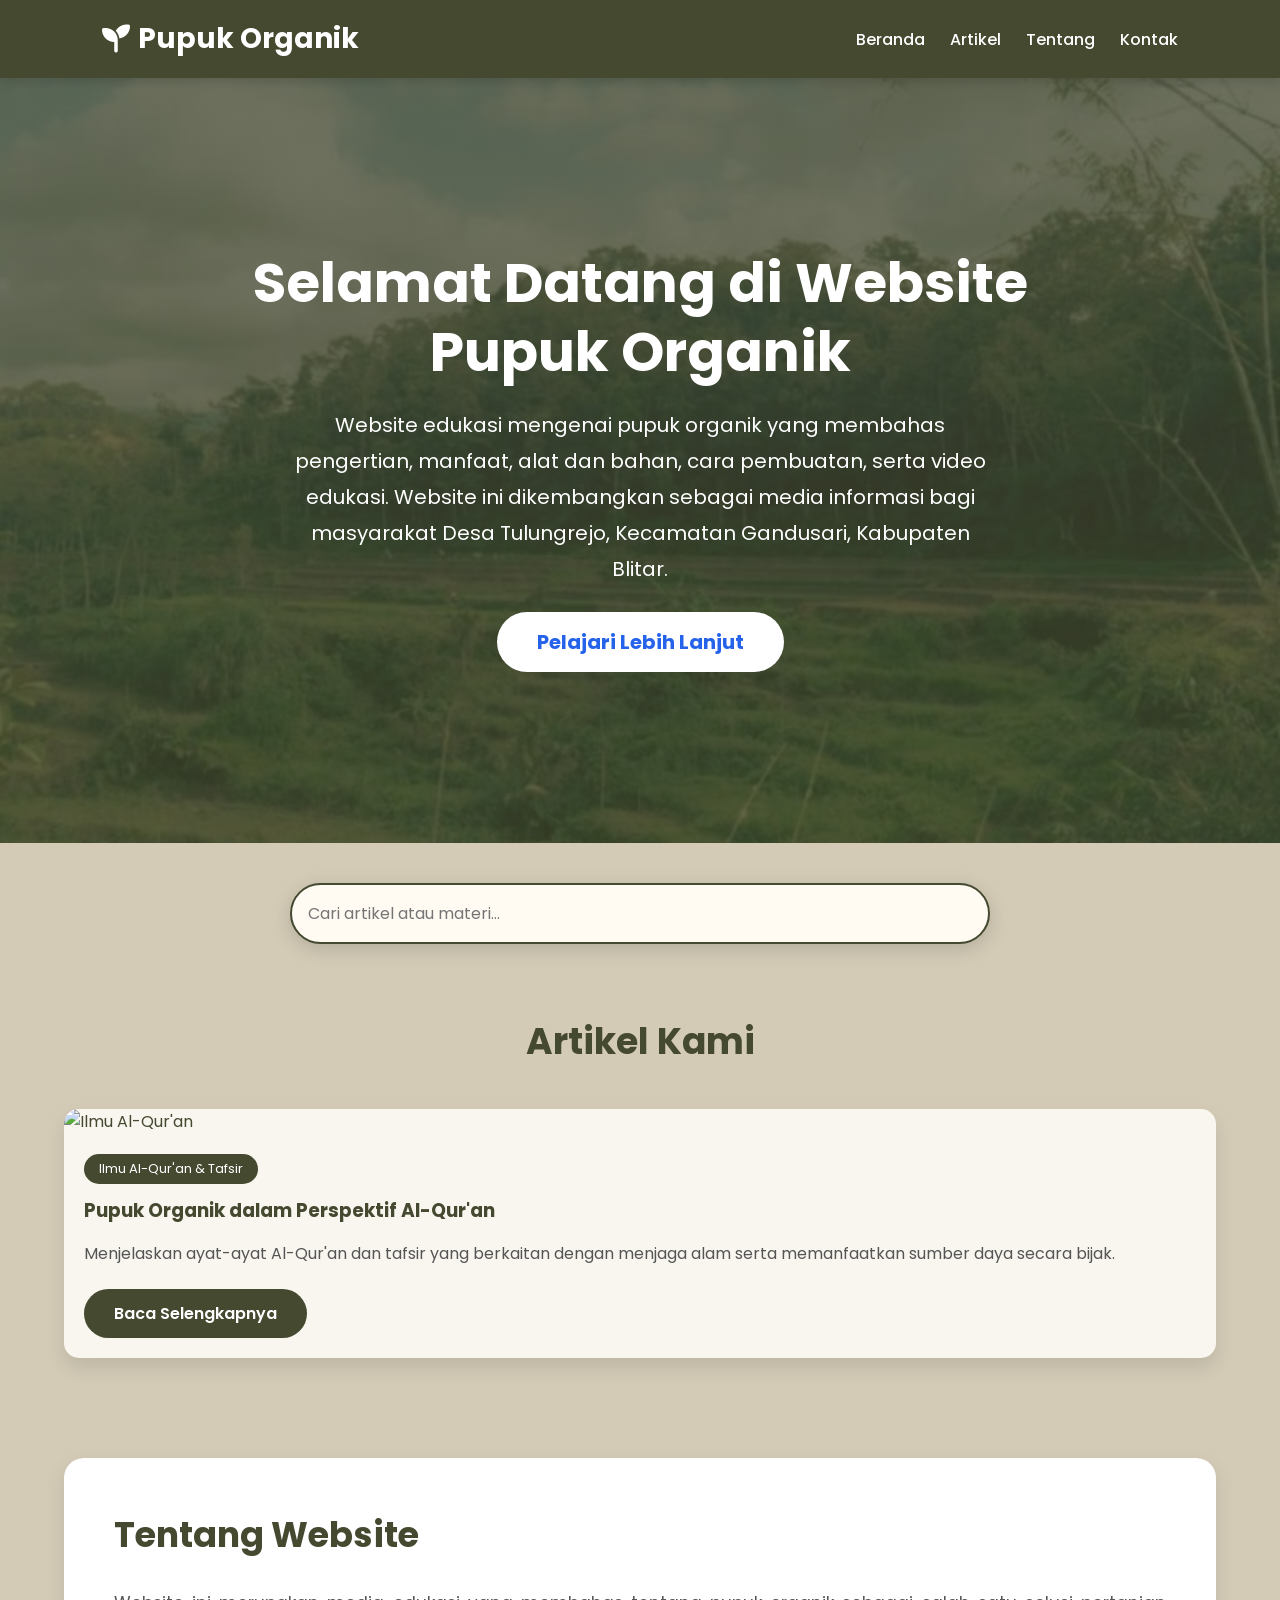
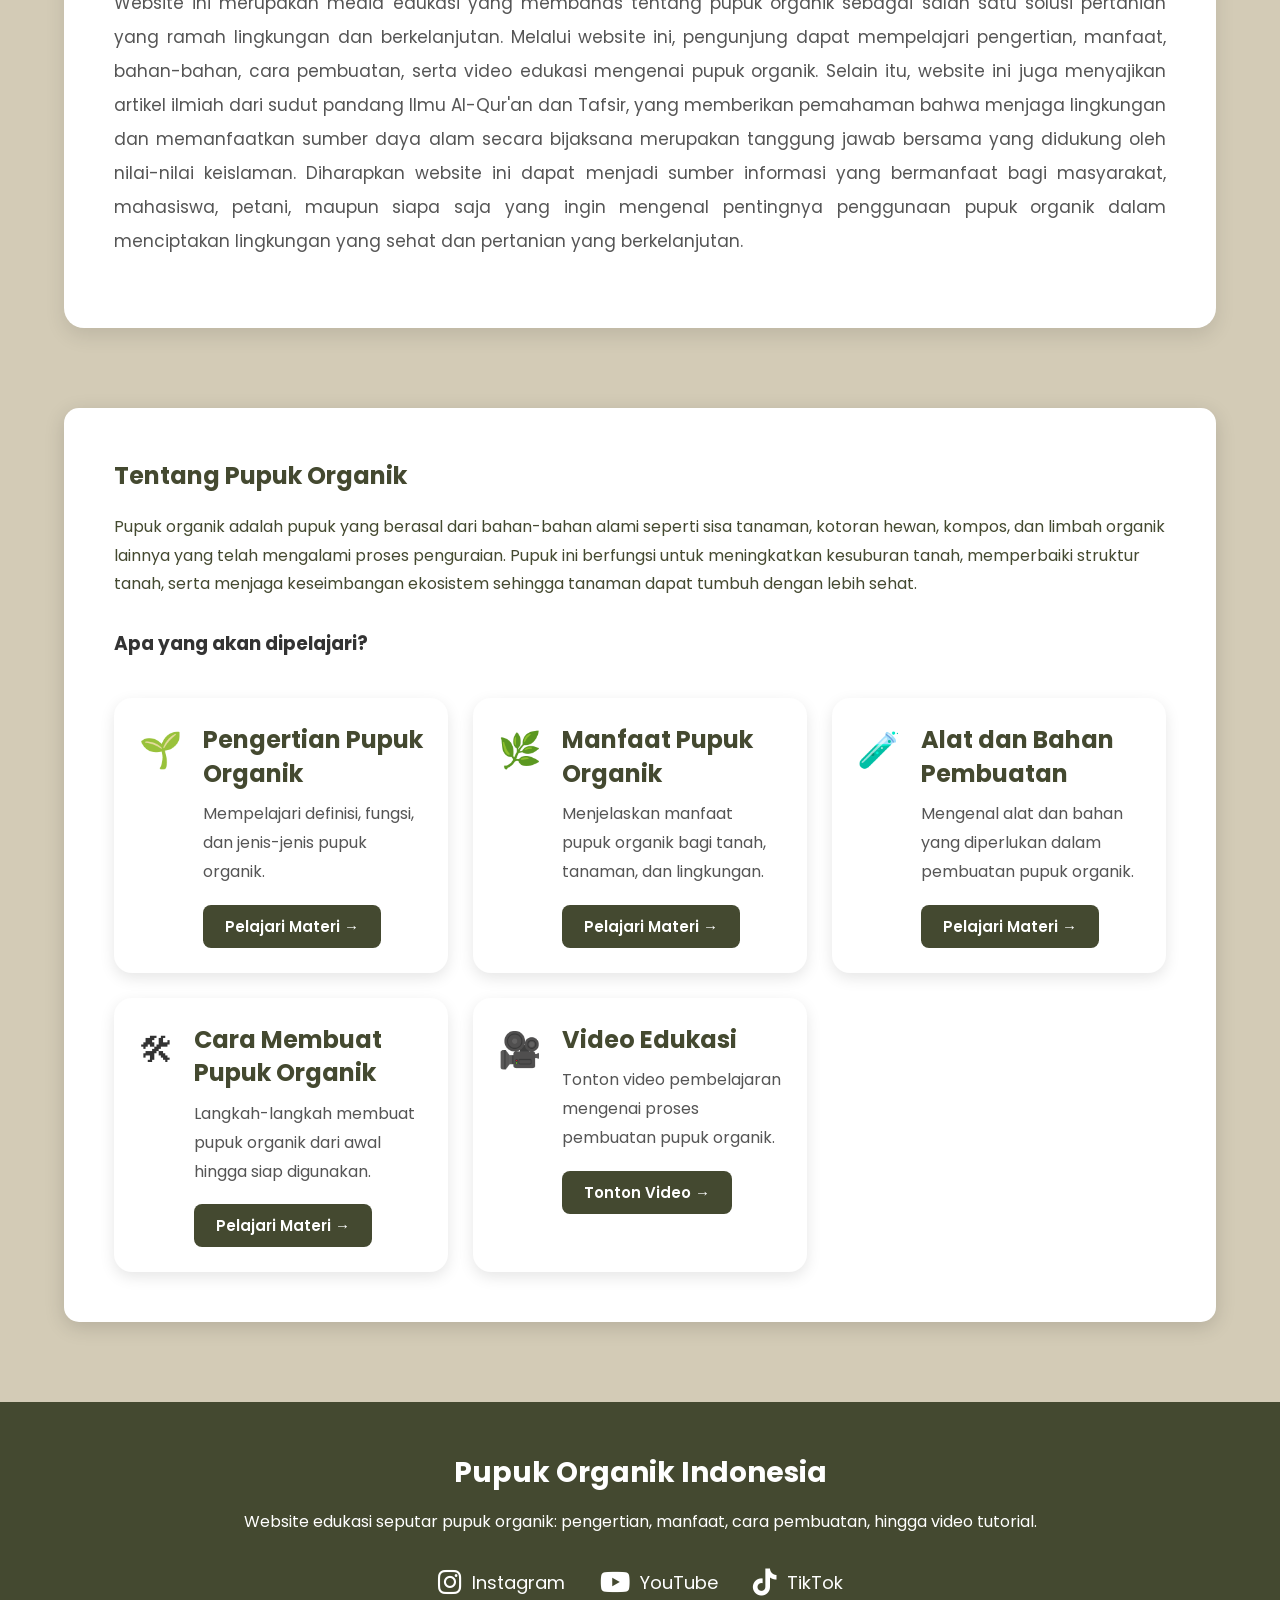
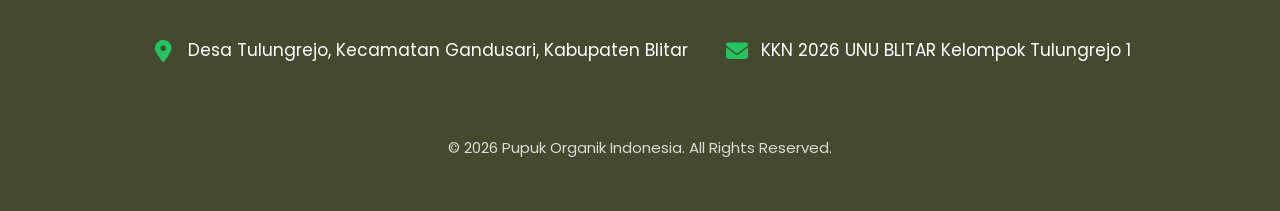
==== index.html @ 32c17e2f "Update index.html" ====
<!DOCTYPE html>
<html lang="id">

<head>

    <meta charset="UTF-8">

    <!-- Agar tampilan website menyesuaikan layar HP -->
    <meta name="viewport" content="width=device-width, initial-scale=1.0">

    <meta name="description"
        content="Website edukasi Pupuk Organik Desa Tulungrejo, Gandusari, Blitar">

    <meta name="keywords"
        content="pupuk organik, Desa Tulungrejo, Gandusari, Blitar, pertanian">

    <meta name="author"
        content="KKN Desa Tulungrejo">

    <title>Pupuk Organik - Desa Tulungrejo</title>


    <!-- CSS -->
    <link rel="stylesheet" href="style.css">


    <!-- Google Font -->
    <link rel="preconnect" href="https://fonts.googleapis.com">

    <link rel="preconnect"
        href="https://fonts.gstatic.com"
        crossorigin>

    <link
        href="https://fonts.googleapis.com/css2?family=Poppins:wght@300;400;500;600;700;800&display=swap"
        rel="stylesheet">


    <!-- Font Awesome -->
    <link
        rel="stylesheet"
        href="https://cdnjs.cloudflare.com/ajax/libs/font-awesome/6.5.2/css/all.min.css">

      <link rel="stylesheet"
          href="style.css">
    
</head>


<body>


    <!-- ========================================
         HEADER
    ========================================= -->

<header>

    <!-- LOGO -->
    <div class="logo">
        <i class="fa-solid fa-seedling"></i>
        Pupuk Organik
    </div>

    <!-- MENU -->
    <nav id="nav">

        <a href="#hero">Beranda</a>

        <a href="#artikel">Artikel</a>

        <a href="#tentang-pupuk">Tentang</a>

        <a href="#kontak">Kontak</a>

    </nav>

    <!-- HAMBURGER -->
    <button
        class="menu-toggle"
        id="menu-toggle"
        type="button"
        aria-label="Buka menu">

        <i class="fa-solid fa-bars"></i>

    </button>

</header>


    <!-- ========================================
         HERO
    ========================================= -->

    <section class="hero" id="hero">

        <div class="hero-text">

            <h1>
                Selamat Datang di Website Pupuk Organik
            </h1>


            <p>
                Website edukasi mengenai pupuk organik yang membahas
                pengertian, manfaat, alat dan bahan, cara pembuatan,
                serta video edukasi. Website ini dikembangkan sebagai
                media informasi bagi masyarakat Desa Tulungrejo,
                Kecamatan Gandusari, Kabupaten Blitar.
            </p>


            <a
                href="#tentang-pupuk"
                class="btn">

                Pelajari Lebih Lanjut

            </a>

        </div>

    </section>



    <!-- ========================================
         SEARCH
    ========================================= -->

    <section class="search-box">

        <input
            type="text"
            id="searchInput"
            placeholder="Cari artikel atau materi...">

    </section>



    <!-- ========================================
         ARTIKEL
    ========================================= -->

    <section
        class="artikel"
        id="artikel">

        <h2>
            Artikel Kami
        </h2>


        <div class="artikel-grid">


            <!-- =================================
                 ARTIKEL ILMU AL-QUR'AN
            ================================== -->

            <div class="card">

                <img
                    src="images/tafsir.jpg"
                    alt="Ilmu Al-Qur'an">


                <div class="content">

                    <span class="kategori">
                        Ilmu Al-Qur'an & Tafsir
                    </span>


                    <h3>
                        Pupuk Organik dalam Perspektif Al-Qur'an
                    </h3>


                    <p>
                        Menjelaskan ayat-ayat Al-Qur'an dan tafsir
                        yang berkaitan dengan menjaga alam serta
                        memanfaatkan sumber daya secara bijak.
                    </p>


                    <a
                        href="ilmualqurantafsir.html"
                        class="btn-artikel">

                        Baca Selengkapnya

                    </a>

                </div>

            </div>


        </div>

    </section>



    <!-- ========================================
         TENTANG WEBSITE
    ========================================= -->

    <section class="tentang">

        <h2>
            Tentang Website
        </h2>


        <p>
            Website ini merupakan media edukasi yang membahas tentang
            pupuk organik sebagai salah satu solusi pertanian yang ramah
            lingkungan dan berkelanjutan. Melalui website ini, pengunjung
            dapat mempelajari pengertian, manfaat, bahan-bahan, cara
            pembuatan, serta video edukasi mengenai pupuk organik.

            Selain itu, website ini juga menyajikan artikel ilmiah dari
            sudut pandang Ilmu Al-Qur'an dan Tafsir, yang memberikan
            pemahaman bahwa menjaga lingkungan dan memanfaatkan sumber
            daya alam secara bijaksana merupakan tanggung jawab bersama
            yang didukung oleh nilai-nilai keislaman.

            Diharapkan website ini dapat menjadi sumber informasi yang
            bermanfaat bagi masyarakat, mahasiswa, petani, maupun siapa
            saja yang ingin mengenal pentingnya penggunaan pupuk organik
            dalam menciptakan lingkungan yang sehat dan pertanian yang
            berkelanjutan.
        </p>

    </section>



    <!-- ========================================
         TENTANG PUPUK ORGANIK
    ========================================= -->

    <section id="tentang-pupuk">

        <h2>
            Tentang Pupuk Organik
        </h2>


        <p>
            Pupuk organik adalah pupuk yang berasal dari bahan-bahan
            alami seperti sisa tanaman, kotoran hewan, kompos, dan
            limbah organik lainnya yang telah mengalami proses
            penguraian.

            Pupuk ini berfungsi untuk meningkatkan kesuburan tanah,
            memperbaiki struktur tanah, serta menjaga keseimbangan
            ekosistem sehingga tanaman dapat tumbuh dengan lebih sehat.
        </p>


        <h3>
            Apa yang akan dipelajari?
        </h3>



        <!-- ====================================
             MATERI
        ===================================== -->

        <div class="materi">


            <!-- =================================
                 PENGERTIAN
            ================================== -->

            <div class="item">

                <span>
                    🌱
                </span>


                <div>

                    <h4>
                        Pengertian Pupuk Organik
                    </h4>


                    <p>
                        Mempelajari definisi, fungsi, dan jenis-jenis
                        pupuk organik.
                    </p>


                    <a
                        href="pengertian.html"
                        class="btn-materi">

                        Pelajari Materi →

                    </a>

                </div>

            </div>



            <!-- =================================
                 MANFAAT
            ================================== -->

            <div class="item">

                <span>
                    🌿
                </span>


                <div>

                    <h4>
                        Manfaat Pupuk Organik
                    </h4>


                    <p>
                        Menjelaskan manfaat pupuk organik bagi tanah,
                        tanaman, dan lingkungan.
                    </p>


                    <a
                        href="manfaat.html"
                        class="btn-materi">

                        Pelajari Materi →

                    </a>

                </div>

            </div>



            <!-- =================================
                 ALAT DAN BAHAN
            ================================== -->

            <div class="item">

                <span>
                    🧪
                </span>


                <div>

                    <h4>
                        Alat dan Bahan Pembuatan
                    </h4>


                    <p>
                        Mengenal alat dan bahan yang diperlukan dalam
                        pembuatan pupuk organik.
                    </p>


                    <a
                        href="alatdanbahanpembuatanpupuk.html"
                        class="btn-materi">

                        Pelajari Materi →

                    </a>

                </div>

            </div>



            <!-- =================================
                 CARA PEMBUATAN
            ================================== -->

            <div class="item">

                <span>
                    🛠
                </span>


                <div>

                    <h4>
                        Cara Membuat Pupuk Organik
                    </h4>


                    <p>
                        Langkah-langkah membuat pupuk organik dari
                        awal hingga siap digunakan.
                    </p>


                    <a
                        href="carapembuatan.html"
                        class="btn-materi">

                        Pelajari Materi →

                    </a>

                </div>

            </div>



            <!-- =================================
                 VIDEO EDUKASI
            ================================== -->

            <div class="item">

                <span>
                    🎥
                </span>


                <div>

                    <h4>
                        Video Edukasi
                    </h4>


                    <p>
                        Tonton video pembelajaran mengenai proses
                        pembuatan pupuk organik.
                    </p>


                    <a
                        href="videotutorial.html"
                        class="btn-materi">

                        Tonton Video →

                    </a>
    
                </div>

            </div>


        </div>

    </section>



    <!-- ========================================
         FOOTER
    ========================================= -->

    <footer id="kontak">


       <h3>Pupuk Organik Indonesia</h3>

    <p>
        Website edukasi seputar pupuk organik:
        pengertian, manfaat, cara pembuatan,
        hingga video tutorial.
    </p>


    <!-- =========================
         SOSIAL MEDIA
    ========================== -->

    <div class="social">

        <!-- INSTAGRAM -->
        <a href="https://www.instagram.com/kkn_tulungrejo_1/"
           target="_blank"
           rel="noopener noreferrer"
           title="Instagram">

            <i class="fab fa-instagram"></i>

            <span>Instagram</span>

        </a>


        <!-- YOUTUBE -->
        <a href="https://www.youtube.com/"
           target="_blank"
           rel="noopener noreferrer"
           title="YouTube">

            <i class="fab fa-youtube"></i>

            <span>YouTube</span>

        </a>


        <!-- TIKTOK -->
        <a href="https://www.tiktok.com/@kkn2026tulungrejo1?is_from_webapp=1&sender_device=pc/"
           target="_blank"
           rel="noopener noreferrer"
           title="TikTok">

            <i class="fab fa-tiktok"></i>

            <span>TikTok</span>

        </a>

    </div>


    <!-- =========================
         KONTAK
    ========================== -->

    <div class="kontak-info">


        <!-- LOKASI -->
        <a href="https://www.google.com/maps/search/?api=1&query=Desa+Tulungrejo+Kecamatan+Gandusari+Kabupaten+Blitar"
           target="_blank"
           rel="noopener noreferrer"
           title="Buka lokasi di Google Maps">

            <i class="fas fa-map-marker-alt"></i>

            <span>
                Desa Tulungrejo, Kecamatan Gandusari, Kabupaten Blitar
            </span>

        </a>


        <!-- EMAIL -->
        <a href="mailto:kkn.desatulungrejo2026@gmail.com"
   title="Kirim Email">

    <i class="fas fa-envelope"></i>

    <span>
        KKN 2026 UNU BLITAR Kelompok Tulungrejo 1
    </span>

</a>


    <!-- COPYRIGHT -->

    <p class="copyright">
        © 2026 Pupuk Organik Indonesia. All Rights Reserved.
    </p>

</footer>


<!-- ========================================
     BACK TO TOP
========================================= -->

<button
    id="topBtn"
    title="Kembali ke atas">

    <i class="fa-solid fa-arrow-up"></i>

</button>


<!-- ========================================
     JAVASCRIPT
========================================= -->

<script>

    /* ========================================
       HAMBURGER MENU
    ======================================== */

    const menuToggle = document.getElementById("menu-toggle");
    const nav = document.getElementById("nav");


    // Klik hamburger
    if (menuToggle && nav) {

        menuToggle.addEventListener("click", function (e) {

            e.stopPropagation();

            nav.classList.toggle("active");

        });


        // Klik di luar menu → menu tertutup
        document.addEventListener("click", function (e) {

            if (
                !nav.contains(e.target) &&
                !menuToggle.contains(e.target)
            ) {

                nav.classList.remove("active");

            }

        });


        // Klik link menu → menu tertutup
        const navLinks = nav.querySelectorAll("a");

        navLinks.forEach(function (link) {

            link.addEventListener("click", function () {

                nav.classList.remove("active");

            });

        });

    }


    /* ========================================
       BACK TO TOP
    ======================================== */

    const topBtn = document.getElementById("topBtn");


    if (topBtn) {

        window.addEventListener("scroll", function () {

            if (window.scrollY > 300) {

                topBtn.style.display = "block";

            } else {

                topBtn.style.display = "none";

            }

        });


        topBtn.addEventListener("click", function () {

            window.scrollTo({

                top: 0,

                behavior: "smooth"

            });

        });

    }


    /* ========================================
       SEARCH
    ======================================== */

    const searchInput = document.getElementById("searchInput");
    const cards = document.querySelectorAll(".card");


    if (searchInput) {

        searchInput.addEventListener("input", function () {

            const keyword = searchInput.value.toLowerCase();


            cards.forEach(function (card) {

                const text = card.textContent.toLowerCase();


                if (text.includes(keyword)) {

                    card.style.display = "";

                } else {

                    card.style.display = "none";

                }

            });

        });

    }

</script>

</body>
    
</html>
---- style.css ----
/* =========================================================
   RESET & DASAR
========================================================= */

* {
    margin: 0;
    padding: 0;
    box-sizing: border-box;
    font-family: 'Poppins', sans-serif;
}

html {
    scroll-behavior: smooth;
    width: 100%;
    max-width: 100%;
}

html,
body {
    width: 100%;
    max-width: 100%;
    overflow-x: hidden;
}

body {
    background: #d3cbb6;
    color: #444930;
}


/* =========================================================
   HEADER
========================================================= */

header {
    width: 100%;
    background: #444930;
    color: white;

    display: flex;
    justify-content: space-between;
    align-items: center;

    padding: 18px 8%;

    position: sticky;
    top: 0;
    z-index: 1000;

    box-shadow: 0 3px 10px rgba(0, 0, 0, .15);
}


/* LOGO */

.logo {
    display: flex;
    align-items: center;

    color: white;
    text-decoration: none;

    font-size: 28px;
    font-weight: 700;

    white-space: nowrap;
}

.logo i {
    margin-right: 8px;
}


/* =========================================================
   NAVIGATION
========================================================= */

nav {
    display: flex;
    align-items: center;
    gap: 25px;
}

nav a {
    color: white;
    text-decoration: none;

    font-weight: 500;

    transition: .3s;
}

nav a:hover {
    color: #d3cbb6;
}


/* =========================================================
   HAMBURGER
========================================================= */

.menu-toggle {
    display: none;

    background: transparent;
    border: none;

    color: white;

    font-size: 28px;

    cursor: pointer;

    padding: 5px;

    z-index: 2000;
}


/* =========================================================
   HERO
========================================================= */

.hero {
    min-height: 85vh;

    background:
        linear-gradient(
            rgba(68, 73, 48, .75),
            rgba(68, 73, 48, .75)
        ),
        url("image/desa-tulungrejo.jpeg");

    background-size: cover;
    background-position: center;

    display: flex;
    justify-content: center;
    align-items: center;

    text-align: center;

    color: white;

    padding: 50px 20px;
}

.hero-text {
    width: 100%;
    max-width: 850px;
}

.hero h1 {
    font-size: 55px;
    line-height: 1.25;

    margin-bottom: 20px;
}

.hero p {
    max-width: 700px;

    margin: 0 auto;

    font-size: 20px;
    line-height: 1.8;
}


/* =========================================================
   BUTTON HERO
========================================================= */

.btn {
    display: inline-block;

    margin-top: 25px;

    padding: 15px 40px;

    background: white;
    color: #2563eb;

    text-decoration: none;

    border-radius: 50px;

    font-size: 20px;
    font-weight: bold;

    transition: .3s;
}

.btn:hover {
    background: #2563eb;
    color: white;
}


/* =========================================================
   SEARCH
========================================================= */

.search-box {
    padding: 40px;

    text-align: center;
}

.search-box input {
    width: 70%;
    max-width: 700px;

    padding: 16px;

    border: 2px solid #444930;
    border-radius: 40px;

    background: #fffaf2;

    outline: none;

    box-shadow: 0 5px 20px rgba(0, 0, 0, .15);

    font-size: 16px;
}


/* =========================================================
   ARTIKEL
========================================================= */

.artikel {
    width: 90%;

    margin: auto;

    padding: 30px 0;
}

.artikel h2 {
    text-align: center;

    font-size: 36px;

    margin-bottom: 40px;

    color: #444930;
}

.artikel-grid {
    display: grid;

    grid-template-columns:
        repeat(auto-fit, minmax(300px, 1fr));

    gap: 30px;
}


/* CARD */

.card {
    background: #f9f6ef;

    border-radius: 15px;

    box-shadow:
        0 10px 20px rgba(0, 0, 0, .1);

    overflow: hidden;

    transition: .4s;
}

.card:hover {
    transform: translateY(-10px);
}

.card img {
    width: 100%;
    height: 220px;

    object-fit: cover;
}

.content {
    padding: 20px;
}

.kategori {
    display: inline-block;

    background: #444930;
    color: white;

    padding: 5px 15px;

    border-radius: 20px;

    font-size: 13px;

    margin-bottom: 12px;
}

.content h3 {
    margin-bottom: 15px;
}

.content p {
    line-height: 1.8;

    color: #555;
}


/* =========================================================
   BUTTON ARTIKEL
========================================================= */

.btn-artikel {
    display: inline-block;

    margin-top: 20px;

    background: #444930;
    color: white;

    text-decoration: none;

    padding: 12px 30px;

    border-radius: 40px;

    transition: .3s;

    font-weight: 600;
}

.btn-artikel:hover {
    background: #5f6542;
}


/* =========================================================
   TENTANG WEBSITE
========================================================= */

.tentang {
    background: white;

    width: 90%;

    margin: 70px auto;

    padding: 50px;

    border-radius: 20px;

    box-shadow:
        0 8px 20px rgba(0, 0, 0, .1);

    text-align: justify;
}

.tentang h2 {
    color: #444930;

    font-size: 35px;

    margin-bottom: 25px;
}

.tentang p {
    font-size: 17px;

    line-height: 2;

    color: #555;

    margin-bottom: 20px;

    text-align: justify;
}


/* =========================================================
   TENTANG PUPUK
========================================================= */

#tentang-pupuk {
    width: 90%;

    margin: 80px auto;

    background: white;

    padding: 50px;

    border-radius: 15px;

    box-shadow:
        0 5px 20px rgba(0, 0, 0, .15);
}

#tentang-pupuk h2 {
    color: #444930;

    margin-bottom: 20px;
}

#tentang-pupuk h3 {
    margin-top: 30px;

    color: #333;
}

#tentang-pupuk p {
    line-height: 1.8;
}

#tentang-pupuk ul {
    margin-top: 20px;

    padding-left: 25px;
}

#tentang-pupuk li {
    margin: 12px 0;
}


/* =========================================================
   MATERI
========================================================= */

.materi {
    display: grid;

    grid-template-columns:
        repeat(auto-fit, minmax(320px, 1fr));

    gap: 25px;

    margin-top: 40px;

    width: 100%;
}


/* ITEM */

.materi .item {
    display: flex;

    gap: 20px;

    align-items: flex-start;

    background: white;

    padding: 25px;

    border-radius: 18px;

    text-decoration: none;

    color: #333;

    box-shadow:
        0 5px 15px rgba(0, 0, 0, .1);

    transition: .3s;

    width: 100%;

    min-width: 0;
}

.materi .item:hover {
    transform: translateY(-8px);

    box-shadow:
        0 10px 30px rgba(0, 0, 0, .15);
}

.materi .item > span {
    font-size: 35px;

    flex-shrink: 0;
}

.materi .item > div {
    flex: 1;

    min-width: 0;
}

.materi .item h4 {
    color: #444930;

    margin-bottom: 10px;

    font-size: 24px;

    line-height: 1.4;
}

.materi .item p {
    color: #555;

    line-height: 1.7;

    margin-bottom: 0;
}


/* =========================================================
   BUTTON MATERI
========================================================= */

.btn-materi {
    display: inline-block;

    margin-top: 18px;

    background: #444930;
    color: #fff;

    padding: 10px 22px;

    border: none;

    border-radius: 8px;

    font-size: 15px;
    font-weight: 600;

    cursor: pointer;

    transition: .3s;

    text-decoration: none !important;
}

.btn-materi:hover {
    background: #5b6042;

    transform: translateY(-2px);

    text-decoration: none !important;
}

a.btn-materi,
a.btn-materi:visited,
a.btn-materi:hover,
a.btn-materi:active {
    text-decoration: none !important;
}


/* =========================================================
   FOOTER
========================================================= */

footer {
    margin-top: 80px;

    background: #444930;

    color: white;

    text-align: center;

    padding: 50px 20px;
}

footer h3 {
    margin-bottom: 15px;

    font-size: 28px;
}


/* =========================================================
   SOCIAL MEDIA
========================================================= */

.social {
    margin: 35px 0 40px;

    display: flex;

    justify-content: center;

    align-items: center;

    flex-wrap: wrap;

    gap: 20px;
}

.social a {
    display: inline-flex;

    align-items: center;

    justify-content: center;

    gap: 10px;

    color: white;

    font-size: 18px;

    margin: 0 8px;

    text-decoration: none;

    transition: .3s;

    cursor: pointer;
}

.social a i {
    font-size: 26px;
}

.social a:hover {
    color: #22c55e;

    transform: translateY(-4px);
}


/* =========================================================
   KONTAK / LOKASI / EMAIL
========================================================= */

.kontak-info {
    margin-top: 25px;

    display: flex;

    flex-direction: column;

    align-items: center;

    gap: 18px;

    line-height: 1.7;

    font-size: 17px;
}

.kontak-info a {
    display: flex;

    align-items: center;

    justify-content: center;

    gap: 12px;

    color: white;

    text-decoration: none;

    transition: .3s;

    max-width: 100%;
}

.kontak-info a:hover {
    color: #22c55e;

    transform: translateY(-2px);
}

.kontak-info i {
    color: #22c55e;

    font-size: 22px;

    width: 28px;

    flex-shrink: 0;
}


/* =========================================================
   COPYRIGHT
========================================================= */

.copyright {
    margin-top: 35px;

    font-size: 15px;

    opacity: .8;
}


/* =========================================================
   BACK TO TOP
========================================================= */

#topBtn {
    position: fixed;

    right: 25px;

    bottom: 25px;

    width: 50px;

    height: 50px;

    border: none;

    border-radius: 50%;

    background: #444930;

    color: white;

    font-size: 22px;

    cursor: pointer;

    display: none;

    box-shadow:
        0 5px 15px rgba(0, 0, 0, .3);

    z-index: 999;
}

#topBtn:hover {
    background: #5d6242;
}


/* =========================================================
   DARK MODE
========================================================= */

.dark {
    background: #111827;

    color: white;
}

.dark .card {
    background: #1f2937;

    color: white;
}

.dark .tentang {
    background: #1f2937;
}

.dark .search-box input {
    background: #374151;

    color: white;
}


/* =========================================================
   ARTIKEL DETAIL
========================================================= */

.artikel-detail {
    width: calc(100% - 40px);

    max-width: 800px;

    margin: 60px auto;

    background: #f9f6ef;

    padding: 50px;

    border-radius: 15px;

    box-shadow:
        0 10px 25px rgba(0, 0, 0, .1);
}

.artikel-detail h1 {
    color: #444930;

    font-size: 34px;

    margin-bottom: 20px;
}

.artikel-detail h2 {
    color: #444930;

    font-size: 24px;

    margin-top: 30px;

    margin-bottom: 12px;

    border-left: 5px solid #444930;

    padding-left: 12px;
}

.artikel-detail p {
    line-height: 1.9;

    color: #555;

    text-align: justify;

    margin-bottom: 15px;
}

.artikel-detail ul {
    padding-left: 25px;

    margin-bottom: 10px;
}

.artikel-detail ul li {
    line-height: 1.9;

    color: #555;

    margin-bottom: 6px;
}

.btn-kembali {
    display: inline-block;

    margin-top: 30px;

    color: #444930;

    font-weight: 600;

    text-decoration: none;

    transition: .3s;
}

.btn-kembali:hover {
    color: #5d6242;

    padding-left: 5px;
}


/* =========================================================
   TABLET
========================================================= */

@media (max-width: 900px) {

    header {
        padding: 15px 5%;
    }

    .logo {
        font-size: 24px;
    }

    .hero h1 {
        font-size: 42px;
    }

    .hero p {
        font-size: 17px;
    }
}


/* =========================================================
   HP
========================================================= */

@media (max-width: 768px) {

    /* -------------------------
       HEADER HP
    ------------------------- */

    header {
        width: 100%;

        padding: 14px 20px;

        min-height: 70px;

        display: flex;

        justify-content: space-between;

        align-items: center;

        position: sticky;

        top: 0;

        z-index: 10000;
    }


    /* LOGO HP */

    .logo {
        display: flex;

        align-items: center;

        font-size: 22px;

        line-height: 1.2;

        white-space: nowrap;
    }

    .logo i {
        font-size: 22px;

        margin-right: 7px;
    }


    /* HAMBURGER HP */

    .menu-toggle {
        display: flex;

        align-items: center;

        justify-content: center;

        width: 45px;

        height: 45px;

        padding: 0;

        flex-shrink: 0;

        background: transparent;

        border: none;

        color: white;

        font-size: 28px;

        cursor: pointer;
    }


    /* NAV HP */

    header nav {
        display: none;

        position: absolute;

        top: 100%;

        left: 0;

        width: 100%;

        background: #444930;

        flex-direction: column;

        align-items: center;

        gap: 0;

        padding: 10px 0;

        box-shadow:
            0 8px 15px rgba(0, 0, 0, .3);
    }


    /* MENU AKTIF */

    header nav.active {
        display: flex;
    }

    header nav a {
        display: block;

        width: 100%;

        padding: 15px 20px;

        color: white;

        text-decoration: none;

        text-align: center;

        font-size: 16px;
    }

    header nav a:hover {
        background: rgba(255, 255, 255, .1);
    }


    /* -------------------------
       HERO HP
    ------------------------- */

    .hero {
        min-height: 75vh;

        padding: 50px 20px;
    }

    .hero-text {
        width: 100%;
    }

    .hero h1 {
        font-size: 32px;

        line-height: 1.3;

        margin-bottom: 20px;
    }

    .hero p {
        font-size: 16px;

        line-height: 1.7;
    }


    /* -------------------------
       BUTTON HERO
    ------------------------- */

    .btn {
        font-size: 16px;

        padding: 13px 28px;
    }


    /* -------------------------
       SEARCH
    ------------------------- */

    .search-box {
        padding: 30px 15px;
    }

    .search-box input {
        width: 95%;

        font-size: 14px;

        padding: 14px;
    }


    /* -------------------------
       ARTIKEL
    ------------------------- */

    .artikel {
        width: calc(100% - 30px);

        padding: 25px 0;
    }

    .artikel h2 {
        font-size: 30px;

        margin-bottom: 30px;
    }

    .artikel-grid {
        grid-template-columns: 1fr;

        gap: 25px;
    }

    .card {
        border-radius: 18px;
    }

    .card img {
        height: 200px;
    }

    .content {
        padding: 18px;
    }

    .content h3 {
        font-size: 20px;

        line-height: 1.4;
    }

    .content p {
        font-size: 15px;

        line-height: 1.7;
    }


    /* -------------------------
       TENTANG WEBSITE
    ------------------------- */

    .tentang {
        width: calc(100% - 30px);

        max-width: 500px;

        margin: 40px auto;

        padding: 35px 25px;

        border-radius: 25px;
    }

    .tentang h2 {
        font-size: 30px;

        line-height: 1.3;

        margin-bottom: 25px;

        text-align: center;
    }

    .tentang p {
        width: 100%;

        font-size: 16px;

        line-height: 1.8;

        text-align: justify;

        overflow-wrap: break-word;
    }


    /* -------------------------
       TENTANG PUPUK
    ------------------------- */

    #tentang-pupuk {
        width: calc(100% - 30px);

        max-width: 500px;

        margin: 40px auto;

        padding: 35px 25px;

        border-radius: 25px;

        overflow: visible;
    }

    #tentang-pupuk h2 {
        text-align: center;

        font-size: 30px;

        line-height: 1.3;

        margin-bottom: 25px;
    }

    #tentang-pupuk > p {
        text-align: justify;

        font-size: 16px;

        line-height: 1.8;

        margin-bottom: 35px;

        overflow-wrap: break-word;
    }

    #tentang-pupuk h3 {
        text-align: center;

        font-size: 22px;

        line-height: 1.4;

        margin-bottom: 30px;
    }


    /* =====================================================
       MATERI HP
    ===================================================== */

    .materi {
        width: 100%;

        display: flex;

        flex-direction: column;

        align-items: center;

        gap: 22px;

        margin-top: 25px;

        padding: 0;
    }

    .materi .item {
        width: 100%;

        max-width: 500px;

        display: flex;

        align-items: flex-start;

        gap: 15px;

        padding: 25px 20px;

        box-sizing: border-box;

        border-radius: 22px;

        background: white;
    }

    .materi .item > span {
        flex-shrink: 0;

        font-size: 30px;

        width: 45px;

        text-align: center;
    }

    .materi .item > div {
        flex: 1;

        min-width: 0;
    }

    .materi .item h4 {
        margin: 0 0 12px;

        font-size: 20px;

        line-height: 1.4;

        color: #444930;
    }

    .materi .item p {
        margin: 0;

        font-size: 15px;

        line-height: 1.7;

        color: #555;

        text-align: left;

        overflow-wrap: break-word;
    }


    /* BUTTON MATERI HP */

    .materi .item .btn-materi {
        display: inline-block;

        margin-top: 18px;

        padding: 12px 20px;

        background: #444930;

        color: white;

        font-size: 14px;

        font-weight: 600;

        line-height: 1.3;

        border: none;

        border-radius: 10px;

        text-decoration: none !important;

        white-space: nowrap;

        cursor: pointer;
    }

    .materi .item .btn-materi:hover {
        background: #5b6042;

        color: white;

        text-decoration: none;
    }


    /* -------------------------
       ARTIKEL DETAIL
    ------------------------- */

    .artikel-detail {
        width: calc(100% - 30px);

        max-width: none;

        margin: 25px auto;

        padding: 25px 20px;

        border-radius: 18px;
    }

    .artikel-detail h1 {
        font-size: 26px;

        line-height: 1.4;
    }

    .artikel-detail h2 {
        font-size: 20px;

        line-height: 1.4;
    }

    .artikel-detail p,
    .artikel-detail li {
        font-size: 15px;

        line-height: 1.8;
    }


    /* =====================================================
   FOOTER HP
===================================================== */

footer {
    padding: 40px 15px;
    margin-top: 50px;
}

footer h3 {
    font-size: 23px;
    line-height: 1.4;
}


/* SOSMED TETAP SEJAJAR */

.social {
    display: flex;

    flex-direction: row;

    justify-content: center;

    align-items: center;

    flex-wrap: wrap;

    gap: 22px;

    margin: 30px 0 35px;
}

.social a {
    display: inline-flex;

    align-items: center;

    gap: 7px;

    margin: 0;

    font-size: 16px;
}

.social a i {
    font-size: 23px;
}


/* LOKASI + EMAIL */

.kontak-info {
    display: flex;

    flex-direction: row;

    justify-content: center;

    align-items: center;

    flex-wrap: wrap;

    gap: 20px;

    font-size: 14px;
}

.kontak-info a {
    display: inline-flex;

    align-items: center;

    justify-content: center;

    width: auto;

    max-width: 100%;

    font-size: 14px;

    line-height: 1.6;

    text-align: center;

    overflow-wrap: anywhere;
}

.kontak-info i {
    font-size: 20px;

    width: auto;

    flex-shrink: 0;
}


/* COPYRIGHT */

.copyright {
    font-size: 12px;

    line-height: 1.6;

    margin-top: 30px;
}

    /* -------------------------
       BACK TO TOP
    ------------------------- */

    #topBtn {
        right: 15px;

        bottom: 15px;

        width: 45px;

        height: 45px;
    }
}


/* =========================================================
   HP KECIL
========================================================= */

@media (max-width: 480px) {

    header {
        padding: 13px 16px;
    }


    /* LOGO */

    .logo {
        font-size: 20px;

        white-space: nowrap;
    }

    .logo i {
        font-size: 20px;

        margin-right: 6px;
    }


    /* HAMBURGER */

    .menu-toggle {
        width: 42px;

        height: 42px;

        font-size: 26px;
    }


    /* HERO */

    .hero {
        min-height: 75vh;

        padding: 40px 18px;
    }

    .hero h1 {
        font-size: 30px;

        line-height: 1.3;
    }

    .hero p {
        font-size: 15px;

        line-height: 1.7;
    }


    /* MATERI */

    .materi {
        gap: 20px;
    }

    .materi .item {
        width: 100%;

        padding: 22px 18px;

        gap: 14px;

        border-radius: 20px;
    }

    .materi .item > span {
        width: 38px;

        font-size: 28px;
    }

    .materi .item h4 {
        font-size: 19px;

        line-height: 1.4;

        margin-bottom: 10px;
    }

    .materi .item p {
        font-size: 14px;

        line-height: 1.7;
    }

    .materi .item .btn-materi {
        padding: 10px 16px;

        font-size: 13px;

        margin-top: 16px;
    }


    /* TENTANG */

    .tentang {
        width: calc(100% - 20px);

        padding: 30px 20px;
    }

    .tentang h2 {
        font-size: 27px;
    }

    .tentang p {
        font-size: 15px;
    }


    /* TENTANG PUPUK */

    #tentang-pupuk {
        width: calc(100% - 20px);

        padding: 30px 20px;
    }

    #tentang-pupuk h2 {
        font-size: 27px;
    }

    #tentang-pupuk > p {
        font-size: 15px;
    }

    #tentang-pupuk h3 {
        font-size: 20px;
    }


    /* ARTIKEL DETAIL */

    .artikel-detail {
        width: calc(100% - 20px);

        padding: 25px 18px;

        margin: 25px auto;
    }

    .artikel-detail h1 {
        font-size: 25px;
    }

    .artikel-detail h2 {
        font-size: 20px;
    }

    .artikel-detail p {
        font-size: 15px;

        line-height: 1.8;
    }


    /* FOOTER HP KECIL */

    footer {
        padding: 35px 15px;
    }

    footer h3 {
        font-size: 22px;
    }

    .social a {
        font-size: 16px;
    }

    .social a i {
        font-size: 23px;
    }

    .kontak-info a {
        font-size: 14px;
    }

    .copyright {
        font-size: 12px;
    }
}


/* =========================================================
   BUTTON MATERI - HILANGKAN GARIS BAWAH
========================================================= */

a.btn-materi,
a.btn-materi:visited,
a.btn-materi:hover,
a.btn-materi:active,
a.btn-materi:focus {
    text-decoration: none !important;
}

/* =========================================================
   FIX FOOTER SOSMED SEJAJAR
========================================================= */

footer .social {
    display: flex !important;
    flex-direction: row !important;
    justify-content: center !important;
    align-items: center !important;
    flex-wrap: wrap !important;
    gap: 35px !important;
}

footer .social a {
    display: inline-flex !important;
    flex-direction: row !important;
    align-items: center !important;
    width: auto !important;
    margin: 0 !important;
    gap: 10px !important;
    white-space: nowrap;
    text-decoration: none !important;
}

footer .social a i {
    font-size: 27px;
}


/* LOKASI + EMAIL */

footer .kontak-info {
    display: flex !important;
    flex-direction: row !important;
    justify-content: center !important;
    align-items: center !important;
    flex-wrap: wrap !important;
    gap: 35px !important;
}

footer .kontak-info a {
    display: inline-flex !important;
    flex-direction: row !important;
    align-items: center !important;
    width: auto !important;
    margin: 0 !important;
    gap: 10px !important;
    text-decoration: none !important;
}


/* HP */

@media (max-width: 768px) {

    footer .social {
        display: flex !important;
        flex-direction: row !important;
        justify-content: center !important;
        align-items: center !important;
        flex-wrap: wrap !important;
        gap: 18px !important;
    }

    footer .social a {
        width: auto !important;
        margin: 0 !important;
        font-size: 15px;
    }

    footer .social a i {
        font-size: 22px;
    }

}
---- style.css ----
/* =========================================================
   RESET & DASAR
========================================================= */

* {
    margin: 0;
    padding: 0;
    box-sizing: border-box;
    font-family: 'Poppins', sans-serif;
}

html {
    scroll-behavior: smooth;
    width: 100%;
    max-width: 100%;
}

html,
body {
    width: 100%;
    max-width: 100%;
    overflow-x: hidden;
}

body {
    background: #d3cbb6;
    color: #444930;
}


/* =========================================================
   HEADER
========================================================= */

header {
    width: 100%;
    background: #444930;
    color: white;

    display: flex;
    justify-content: space-between;
    align-items: center;

    padding: 18px 8%;

    position: sticky;
    top: 0;
    z-index: 1000;

    box-shadow: 0 3px 10px rgba(0, 0, 0, .15);
}


/* LOGO */

.logo {
    display: flex;
    align-items: center;

    color: white;
    text-decoration: none;

    font-size: 28px;
    font-weight: 700;

    white-space: nowrap;
}

.logo i {
    margin-right: 8px;
}


/* =========================================================
   NAVIGATION
========================================================= */

nav {
    display: flex;
    align-items: center;
    gap: 25px;
}

nav a {
    color: white;
    text-decoration: none;

    font-weight: 500;

    transition: .3s;
}

nav a:hover {
    color: #d3cbb6;
}


/* =========================================================
   HAMBURGER
========================================================= */

.menu-toggle {
    display: none;

    background: transparent;
    border: none;

    color: white;

    font-size: 28px;

    cursor: pointer;

    padding: 5px;

    z-index: 2000;
}


/* =========================================================
   HERO
========================================================= */

.hero {
    min-height: 85vh;

    background:
        linear-gradient(
            rgba(68, 73, 48, .75),
            rgba(68, 73, 48, .75)
        ),
        url("image/desa-tulungrejo.jpeg");

    background-size: cover;
    background-position: center;

    display: flex;
    justify-content: center;
    align-items: center;

    text-align: center;

    color: white;

    padding: 50px 20px;
}

.hero-text {
    width: 100%;
    max-width: 850px;
}

.hero h1 {
    font-size: 55px;
    line-height: 1.25;

    margin-bottom: 20px;
}

.hero p {
    max-width: 700px;

    margin: 0 auto;

    font-size: 20px;
    line-height: 1.8;
}


/* =========================================================
   BUTTON HERO
========================================================= */

.btn {
    display: inline-block;

    margin-top: 25px;

    padding: 15px 40px;

    background: white;
    color: #2563eb;

    text-decoration: none;

    border-radius: 50px;

    font-size: 20px;
    font-weight: bold;

    transition: .3s;
}

.btn:hover {
    background: #2563eb;
    color: white;
}


/* =========================================================
   SEARCH
========================================================= */

.search-box {
    padding: 40px;

    text-align: center;
}

.search-box input {
    width: 70%;
    max-width: 700px;

    padding: 16px;

    border: 2px solid #444930;
    border-radius: 40px;

    background: #fffaf2;

    outline: none;

    box-shadow: 0 5px 20px rgba(0, 0, 0, .15);

    font-size: 16px;
}


/* =========================================================
   ARTIKEL
========================================================= */

.artikel {
    width: 90%;

    margin: auto;

    padding: 30px 0;
}

.artikel h2 {
    text-align: center;

    font-size: 36px;

    margin-bottom: 40px;

    color: #444930;
}

.artikel-grid {
    display: grid;

    grid-template-columns:
        repeat(auto-fit, minmax(300px, 1fr));

    gap: 30px;
}


/* CARD */

.card {
    background: #f9f6ef;

    border-radius: 15px;

    box-shadow:
        0 10px 20px rgba(0, 0, 0, .1);

    overflow: hidden;

    transition: .4s;
}

.card:hover {
    transform: translateY(-10px);
}

.card img {
    width: 100%;
    height: 220px;

    object-fit: cover;
}

.content {
    padding: 20px;
}

.kategori {
    display: inline-block;

    background: #444930;
    color: white;

    padding: 5px 15px;

    border-radius: 20px;

    font-size: 13px;

    margin-bottom: 12px;
}

.content h3 {
    margin-bottom: 15px;
}

.content p {
    line-height: 1.8;

    color: #555;
}


/* =========================================================
   BUTTON ARTIKEL
========================================================= */

.btn-artikel {
    display: inline-block;

    margin-top: 20px;

    background: #444930;
    color: white;

    text-decoration: none;

    padding: 12px 30px;

    border-radius: 40px;

    transition: .3s;

    font-weight: 600;
}

.btn-artikel:hover {
    background: #5f6542;
}


/* =========================================================
   TENTANG WEBSITE
========================================================= */

.tentang {
    background: white;

    width: 90%;

    margin: 70px auto;

    padding: 50px;

    border-radius: 20px;

    box-shadow:
        0 8px 20px rgba(0, 0, 0, .1);

    text-align: justify;
}

.tentang h2 {
    color: #444930;

    font-size: 35px;

    margin-bottom: 25px;
}

.tentang p {
    font-size: 17px;

    line-height: 2;

    color: #555;

    margin-bottom: 20px;

    text-align: justify;
}


/* =========================================================
   TENTANG PUPUK
========================================================= */

#tentang-pupuk {
    width: 90%;

    margin: 80px auto;

    background: white;

    padding: 50px;

    border-radius: 15px;

    box-shadow:
        0 5px 20px rgba(0, 0, 0, .15);
}

#tentang-pupuk h2 {
    color: #444930;

    margin-bottom: 20px;
}

#tentang-pupuk h3 {
    margin-top: 30px;

    color: #333;
}

#tentang-pupuk p {
    line-height: 1.8;
}

#tentang-pupuk ul {
    margin-top: 20px;

    padding-left: 25px;
}

#tentang-pupuk li {
    margin: 12px 0;
}


/* =========================================================
   MATERI
========================================================= */

.materi {
    display: grid;

    grid-template-columns:
        repeat(auto-fit, minmax(320px, 1fr));

    gap: 25px;

    margin-top: 40px;

    width: 100%;
}


/* ITEM */

.materi .item {
    display: flex;

    gap: 20px;

    align-items: flex-start;

    background: white;

    padding: 25px;

    border-radius: 18px;

    text-decoration: none;

    color: #333;

    box-shadow:
        0 5px 15px rgba(0, 0, 0, .1);

    transition: .3s;

    width: 100%;

    min-width: 0;
}

.materi .item:hover {
    transform: translateY(-8px);

    box-shadow:
        0 10px 30px rgba(0, 0, 0, .15);
}

.materi .item > span {
    font-size: 35px;

    flex-shrink: 0;
}

.materi .item > div {
    flex: 1;

    min-width: 0;
}

.materi .item h4 {
    color: #444930;

    margin-bottom: 10px;

    font-size: 24px;

    line-height: 1.4;
}

.materi .item p {
    color: #555;

    line-height: 1.7;

    margin-bottom: 0;
}


/* =========================================================
   BUTTON MATERI
========================================================= */

.btn-materi {
    display: inline-block;

    margin-top: 18px;

    background: #444930;
    color: #fff;

    padding: 10px 22px;

    border: none;

    border-radius: 8px;

    font-size: 15px;
    font-weight: 600;

    cursor: pointer;

    transition: .3s;

    text-decoration: none !important;
}

.btn-materi:hover {
    background: #5b6042;

    transform: translateY(-2px);

    text-decoration: none !important;
}

a.btn-materi,
a.btn-materi:visited,
a.btn-materi:hover,
a.btn-materi:active {
    text-decoration: none !important;
}


/* =========================================================
   FOOTER
========================================================= */

footer {
    margin-top: 80px;

    background: #444930;

    color: white;

    text-align: center;

    padding: 50px 20px;
}

footer h3 {
    margin-bottom: 15px;

    font-size: 28px;
}


/* =========================================================
   SOCIAL MEDIA
========================================================= */

.social {
    margin: 35px 0 40px;

    display: flex;

    justify-content: center;

    align-items: center;

    flex-wrap: wrap;

    gap: 20px;
}

.social a {
    display: inline-flex;

    align-items: center;

    justify-content: center;

    gap: 10px;

    color: white;

    font-size: 18px;

    margin: 0 8px;

    text-decoration: none;

    transition: .3s;

    cursor: pointer;
}

.social a i {
    font-size: 26px;
}

.social a:hover {
    color: #22c55e;

    transform: translateY(-4px);
}


/* =========================================================
   KONTAK / LOKASI / EMAIL
========================================================= */

.kontak-info {
    margin-top: 25px;

    display: flex;

    flex-direction: column;

    align-items: center;

    gap: 18px;

    line-height: 1.7;

    font-size: 17px;
}

.kontak-info a {
    display: flex;

    align-items: center;

    justify-content: center;

    gap: 12px;

    color: white;

    text-decoration: none;

    transition: .3s;

    max-width: 100%;
}

.kontak-info a:hover {
    color: #22c55e;

    transform: translateY(-2px);
}

.kontak-info i {
    color: #22c55e;

    font-size: 22px;

    width: 28px;

    flex-shrink: 0;
}


/* =========================================================
   COPYRIGHT
========================================================= */

.copyright {
    margin-top: 35px;

    font-size: 15px;

    opacity: .8;
}


/* =========================================================
   BACK TO TOP
========================================================= */

#topBtn {
    position: fixed;

    right: 25px;

    bottom: 25px;

    width: 50px;

    height: 50px;

    border: none;

    border-radius: 50%;

    background: #444930;

    color: white;

    font-size: 22px;

    cursor: pointer;

    display: none;

    box-shadow:
        0 5px 15px rgba(0, 0, 0, .3);

    z-index: 999;
}

#topBtn:hover {
    background: #5d6242;
}


/* =========================================================
   DARK MODE
========================================================= */

.dark {
    background: #111827;

    color: white;
}

.dark .card {
    background: #1f2937;

    color: white;
}

.dark .tentang {
    background: #1f2937;
}

.dark .search-box input {
    background: #374151;

    color: white;
}


/* =========================================================
   ARTIKEL DETAIL
========================================================= */

.artikel-detail {
    width: calc(100% - 40px);

    max-width: 800px;

    margin: 60px auto;

    background: #f9f6ef;

    padding: 50px;

    border-radius: 15px;

    box-shadow:
        0 10px 25px rgba(0, 0, 0, .1);
}

.artikel-detail h1 {
    color: #444930;

    font-size: 34px;

    margin-bottom: 20px;
}

.artikel-detail h2 {
    color: #444930;

    font-size: 24px;

    margin-top: 30px;

    margin-bottom: 12px;

    border-left: 5px solid #444930;

    padding-left: 12px;
}

.artikel-detail p {
    line-height: 1.9;

    color: #555;

    text-align: justify;

    margin-bottom: 15px;
}

.artikel-detail ul {
    padding-left: 25px;

    margin-bottom: 10px;
}

.artikel-detail ul li {
    line-height: 1.9;

    color: #555;

    margin-bottom: 6px;
}

.btn-kembali {
    display: inline-block;

    margin-top: 30px;

    color: #444930;

    font-weight: 600;

    text-decoration: none;

    transition: .3s;
}

.btn-kembali:hover {
    color: #5d6242;

    padding-left: 5px;
}


/* =========================================================
   TABLET
========================================================= */

@media (max-width: 900px) {

    header {
        padding: 15px 5%;
    }

    .logo {
        font-size: 24px;
    }

    .hero h1 {
        font-size: 42px;
    }

    .hero p {
        font-size: 17px;
    }
}


/* =========================================================
   HP
========================================================= */

@media (max-width: 768px) {

    /* -------------------------
       HEADER HP
    ------------------------- */

    header {
        width: 100%;

        padding: 14px 20px;

        min-height: 70px;

        display: flex;

        justify-content: space-between;

        align-items: center;

        position: sticky;

        top: 0;

        z-index: 10000;
    }


    /* LOGO HP */

    .logo {
        display: flex;

        align-items: center;

        font-size: 22px;

        line-height: 1.2;

        white-space: nowrap;
    }

    .logo i {
        font-size: 22px;

        margin-right: 7px;
    }


    /* HAMBURGER HP */

    .menu-toggle {
        display: flex;

        align-items: center;

        justify-content: center;

        width: 45px;

        height: 45px;

        padding: 0;

        flex-shrink: 0;

        background: transparent;

        border: none;

        color: white;

        font-size: 28px;

        cursor: pointer;
    }


    /* NAV HP */

    header nav {
        display: none;

        position: absolute;

        top: 100%;

        left: 0;

        width: 100%;

        background: #444930;

        flex-direction: column;

        align-items: center;

        gap: 0;

        padding: 10px 0;

        box-shadow:
            0 8px 15px rgba(0, 0, 0, .3);
    }


    /* MENU AKTIF */

    header nav.active {
        display: flex;
    }

    header nav a {
        display: block;

        width: 100%;

        padding: 15px 20px;

        color: white;

        text-decoration: none;

        text-align: center;

        font-size: 16px;
    }

    header nav a:hover {
        background: rgba(255, 255, 255, .1);
    }


    /* -------------------------
       HERO HP
    ------------------------- */

    .hero {
        min-height: 75vh;

        padding: 50px 20px;
    }

    .hero-text {
        width: 100%;
    }

    .hero h1 {
        font-size: 32px;

        line-height: 1.3;

        margin-bottom: 20px;
    }

    .hero p {
        font-size: 16px;

        line-height: 1.7;
    }


    /* -------------------------
       BUTTON HERO
    ------------------------- */

    .btn {
        font-size: 16px;

        padding: 13px 28px;
    }


    /* -------------------------
       SEARCH
    ------------------------- */

    .search-box {
        padding: 30px 15px;
    }

    .search-box input {
        width: 95%;

        font-size: 14px;

        padding: 14px;
    }


    /* -------------------------
       ARTIKEL
    ------------------------- */

    .artikel {
        width: calc(100% - 30px);

        padding: 25px 0;
    }

    .artikel h2 {
        font-size: 30px;

        margin-bottom: 30px;
    }

    .artikel-grid {
        grid-template-columns: 1fr;

        gap: 25px;
    }

    .card {
        border-radius: 18px;
    }

    .card img {
        height: 200px;
    }

    .content {
        padding: 18px;
    }

    .content h3 {
        font-size: 20px;

        line-height: 1.4;
    }

    .content p {
        font-size: 15px;

        line-height: 1.7;
    }


    /* -------------------------
       TENTANG WEBSITE
    ------------------------- */

    .tentang {
        width: calc(100% - 30px);

        max-width: 500px;

        margin: 40px auto;

        padding: 35px 25px;

        border-radius: 25px;
    }

    .tentang h2 {
        font-size: 30px;

        line-height: 1.3;

        margin-bottom: 25px;

        text-align: center;
    }

    .tentang p {
        width: 100%;

        font-size: 16px;

        line-height: 1.8;

        text-align: justify;

        overflow-wrap: break-word;
    }


    /* -------------------------
       TENTANG PUPUK
    ------------------------- */

    #tentang-pupuk {
        width: calc(100% - 30px);

        max-width: 500px;

        margin: 40px auto;

        padding: 35px 25px;

        border-radius: 25px;

        overflow: visible;
    }

    #tentang-pupuk h2 {
        text-align: center;

        font-size: 30px;

        line-height: 1.3;

        margin-bottom: 25px;
    }

    #tentang-pupuk > p {
        text-align: justify;

        font-size: 16px;

        line-height: 1.8;

        margin-bottom: 35px;

        overflow-wrap: break-word;
    }

    #tentang-pupuk h3 {
        text-align: center;

        font-size: 22px;

        line-height: 1.4;

        margin-bottom: 30px;
    }


    /* =====================================================
       MATERI HP
    ===================================================== */

    .materi {
        width: 100%;

        display: flex;

        flex-direction: column;

        align-items: center;

        gap: 22px;

        margin-top: 25px;

        padding: 0;
    }

    .materi .item {
        width: 100%;

        max-width: 500px;

        display: flex;

        align-items: flex-start;

        gap: 15px;

        padding: 25px 20px;

        box-sizing: border-box;

        border-radius: 22px;

        background: white;
    }

    .materi .item > span {
        flex-shrink: 0;

        font-size: 30px;

        width: 45px;

        text-align: center;
    }

    .materi .item > div {
        flex: 1;

        min-width: 0;
    }

    .materi .item h4 {
        margin: 0 0 12px;

        font-size: 20px;

        line-height: 1.4;

        color: #444930;
    }

    .materi .item p {
        margin: 0;

        font-size: 15px;

        line-height: 1.7;

        color: #555;

        text-align: left;

        overflow-wrap: break-word;
    }


    /* BUTTON MATERI HP */

    .materi .item .btn-materi {
        display: inline-block;

        margin-top: 18px;

        padding: 12px 20px;

        background: #444930;

        color: white;

        font-size: 14px;

        font-weight: 600;

        line-height: 1.3;

        border: none;

        border-radius: 10px;

        text-decoration: none !important;

        white-space: nowrap;

        cursor: pointer;
    }

    .materi .item .btn-materi:hover {
        background: #5b6042;

        color: white;

        text-decoration: none;
    }


    /* -------------------------
       ARTIKEL DETAIL
    ------------------------- */

    .artikel-detail {
        width: calc(100% - 30px);

        max-width: none;

        margin: 25px auto;

        padding: 25px 20px;

        border-radius: 18px;
    }

    .artikel-detail h1 {
        font-size: 26px;

        line-height: 1.4;
    }

    .artikel-detail h2 {
        font-size: 20px;

        line-height: 1.4;
    }

    .artikel-detail p,
    .artikel-detail li {
        font-size: 15px;

        line-height: 1.8;
    }


    /* =====================================================
   FOOTER HP
===================================================== */

footer {
    padding: 40px 15px;
    margin-top: 50px;
}

footer h3 {
    font-size: 23px;
    line-height: 1.4;
}


/* SOSMED TETAP SEJAJAR */

.social {
    display: flex;

    flex-direction: row;

    justify-content: center;

    align-items: center;

    flex-wrap: wrap;

    gap: 22px;

    margin: 30px 0 35px;
}

.social a {
    display: inline-flex;

    align-items: center;

    gap: 7px;

    margin: 0;

    font-size: 16px;
}

.social a i {
    font-size: 23px;
}


/* LOKASI + EMAIL */

.kontak-info {
    display: flex;

    flex-direction: row;

    justify-content: center;

    align-items: center;

    flex-wrap: wrap;

    gap: 20px;

    font-size: 14px;
}

.kontak-info a {
    display: inline-flex;

    align-items: center;

    justify-content: center;

    width: auto;

    max-width: 100%;

    font-size: 14px;

    line-height: 1.6;

    text-align: center;

    overflow-wrap: anywhere;
}

.kontak-info i {
    font-size: 20px;

    width: auto;

    flex-shrink: 0;
}


/* COPYRIGHT */

.copyright {
    font-size: 12px;

    line-height: 1.6;

    margin-top: 30px;
}

    /* -------------------------
       BACK TO TOP
    ------------------------- */

    #topBtn {
        right: 15px;

        bottom: 15px;

        width: 45px;

        height: 45px;
    }
}


/* =========================================================
   HP KECIL
========================================================= */

@media (max-width: 480px) {

    header {
        padding: 13px 16px;
    }


    /* LOGO */

    .logo {
        font-size: 20px;

        white-space: nowrap;
    }

    .logo i {
        font-size: 20px;

        margin-right: 6px;
    }


    /* HAMBURGER */

    .menu-toggle {
        width: 42px;

        height: 42px;

        font-size: 26px;
    }


    /* HERO */

    .hero {
        min-height: 75vh;

        padding: 40px 18px;
    }

    .hero h1 {
        font-size: 30px;

        line-height: 1.3;
    }

    .hero p {
        font-size: 15px;

        line-height: 1.7;
    }


    /* MATERI */

    .materi {
        gap: 20px;
    }

    .materi .item {
        width: 100%;

        padding: 22px 18px;

        gap: 14px;

        border-radius: 20px;
    }

    .materi .item > span {
        width: 38px;

        font-size: 28px;
    }

    .materi .item h4 {
        font-size: 19px;

        line-height: 1.4;

        margin-bottom: 10px;
    }

    .materi .item p {
        font-size: 14px;

        line-height: 1.7;
    }

    .materi .item .btn-materi {
        padding: 10px 16px;

        font-size: 13px;

        margin-top: 16px;
    }


    /* TENTANG */

    .tentang {
        width: calc(100% - 20px);

        padding: 30px 20px;
    }

    .tentang h2 {
        font-size: 27px;
    }

    .tentang p {
        font-size: 15px;
    }


    /* TENTANG PUPUK */

    #tentang-pupuk {
        width: calc(100% - 20px);

        padding: 30px 20px;
    }

    #tentang-pupuk h2 {
        font-size: 27px;
    }

    #tentang-pupuk > p {
        font-size: 15px;
    }

    #tentang-pupuk h3 {
        font-size: 20px;
    }


    /* ARTIKEL DETAIL */

    .artikel-detail {
        width: calc(100% - 20px);

        padding: 25px 18px;

        margin: 25px auto;
    }

    .artikel-detail h1 {
        font-size: 25px;
    }

    .artikel-detail h2 {
        font-size: 20px;
    }

    .artikel-detail p {
        font-size: 15px;

        line-height: 1.8;
    }


    /* FOOTER HP KECIL */

    footer {
        padding: 35px 15px;
    }

    footer h3 {
        font-size: 22px;
    }

    .social a {
        font-size: 16px;
    }

    .social a i {
        font-size: 23px;
    }

    .kontak-info a {
        font-size: 14px;
    }

    .copyright {
        font-size: 12px;
    }
}


/* =========================================================
   BUTTON MATERI - HILANGKAN GARIS BAWAH
========================================================= */

a.btn-materi,
a.btn-materi:visited,
a.btn-materi:hover,
a.btn-materi:active,
a.btn-materi:focus {
    text-decoration: none !important;
}

/* =========================================================
   FIX FOOTER SOSMED SEJAJAR
========================================================= */

footer .social {
    display: flex !important;
    flex-direction: row !important;
    justify-content: center !important;
    align-items: center !important;
    flex-wrap: wrap !important;
    gap: 35px !important;
}

footer .social a {
    display: inline-flex !important;
    flex-direction: row !important;
    align-items: center !important;
    width: auto !important;
    margin: 0 !important;
    gap: 10px !important;
    white-space: nowrap;
    text-decoration: none !important;
}

footer .social a i {
    font-size: 27px;
}


/* LOKASI + EMAIL */

footer .kontak-info {
    display: flex !important;
    flex-direction: row !important;
    justify-content: center !important;
    align-items: center !important;
    flex-wrap: wrap !important;
    gap: 35px !important;
}

footer .kontak-info a {
    display: inline-flex !important;
    flex-direction: row !important;
    align-items: center !important;
    width: auto !important;
    margin: 0 !important;
    gap: 10px !important;
    text-decoration: none !important;
}


/* HP */

@media (max-width: 768px) {

    footer .social {
        display: flex !important;
        flex-direction: row !important;
        justify-content: center !important;
        align-items: center !important;
        flex-wrap: wrap !important;
        gap: 18px !important;
    }

    footer .social a {
        width: auto !important;
        margin: 0 !important;
        font-size: 15px;
    }

    footer .social a i {
        font-size: 22px;
    }

}
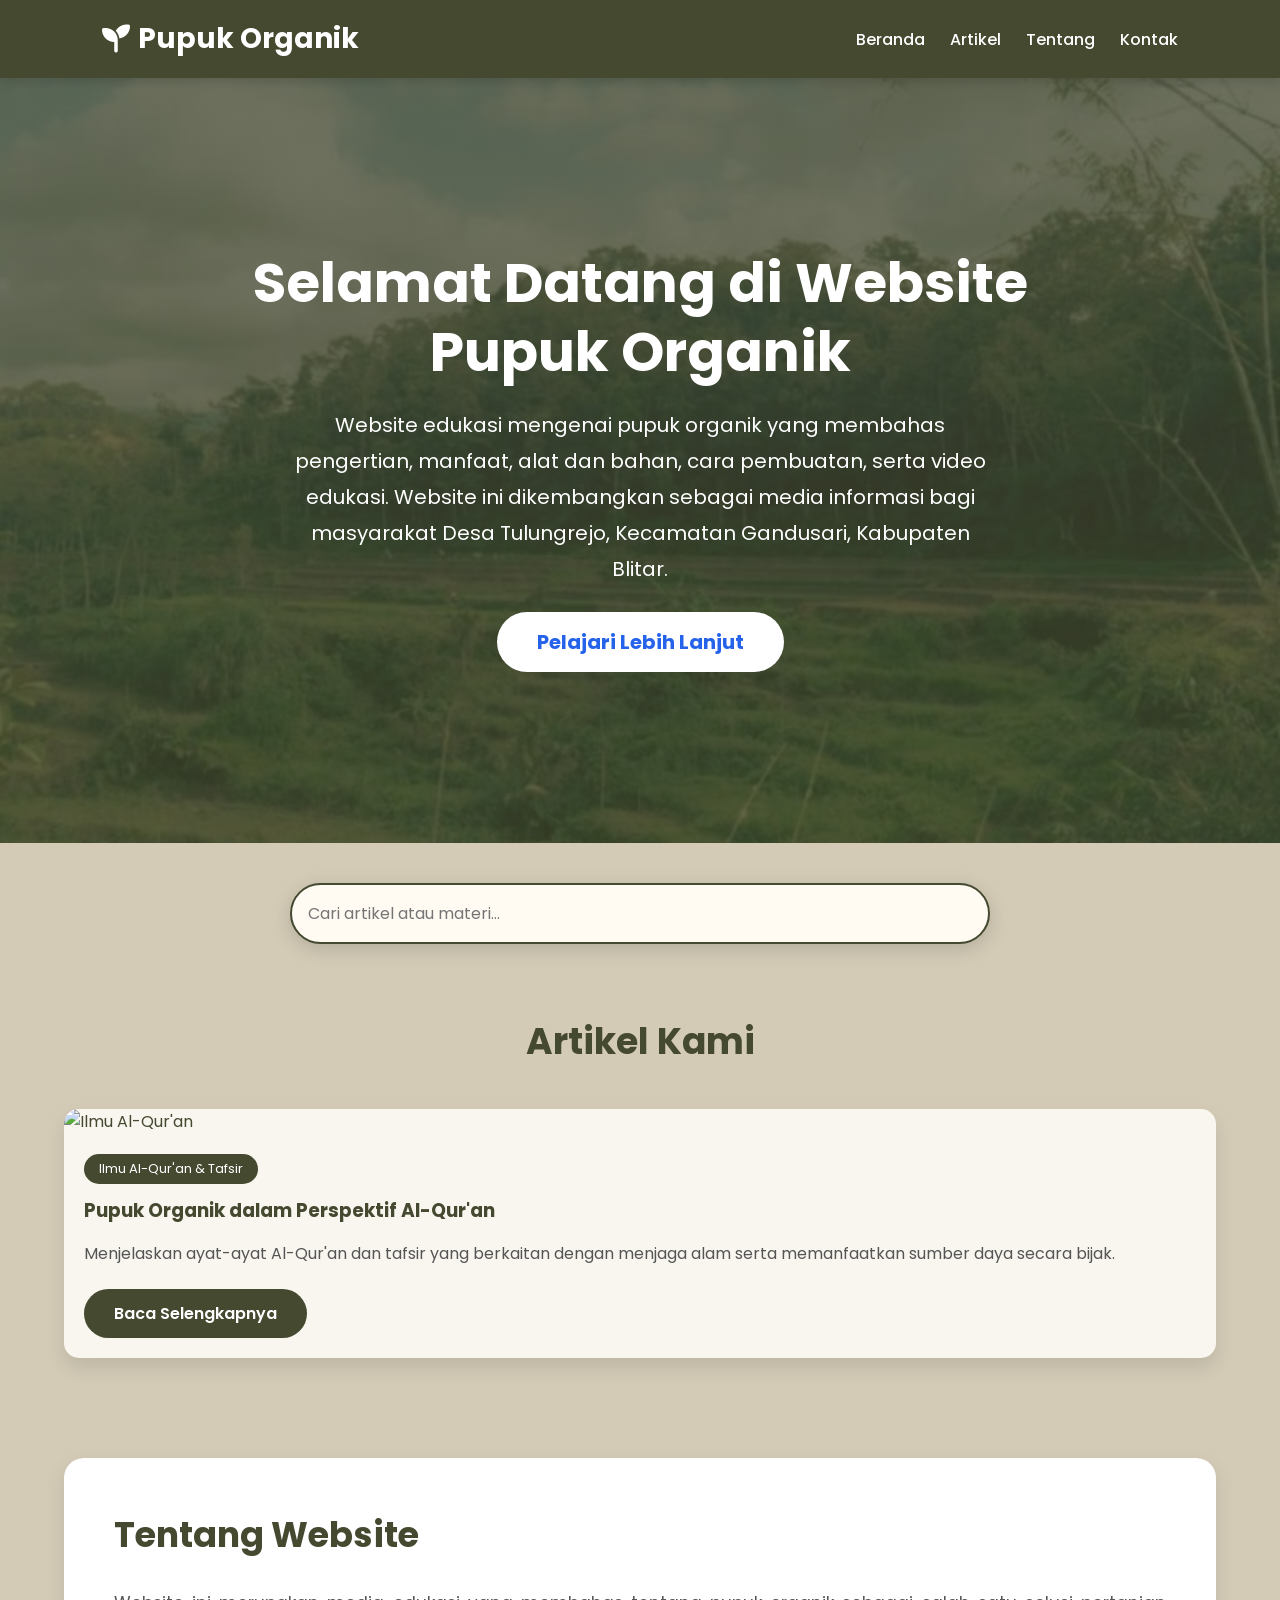
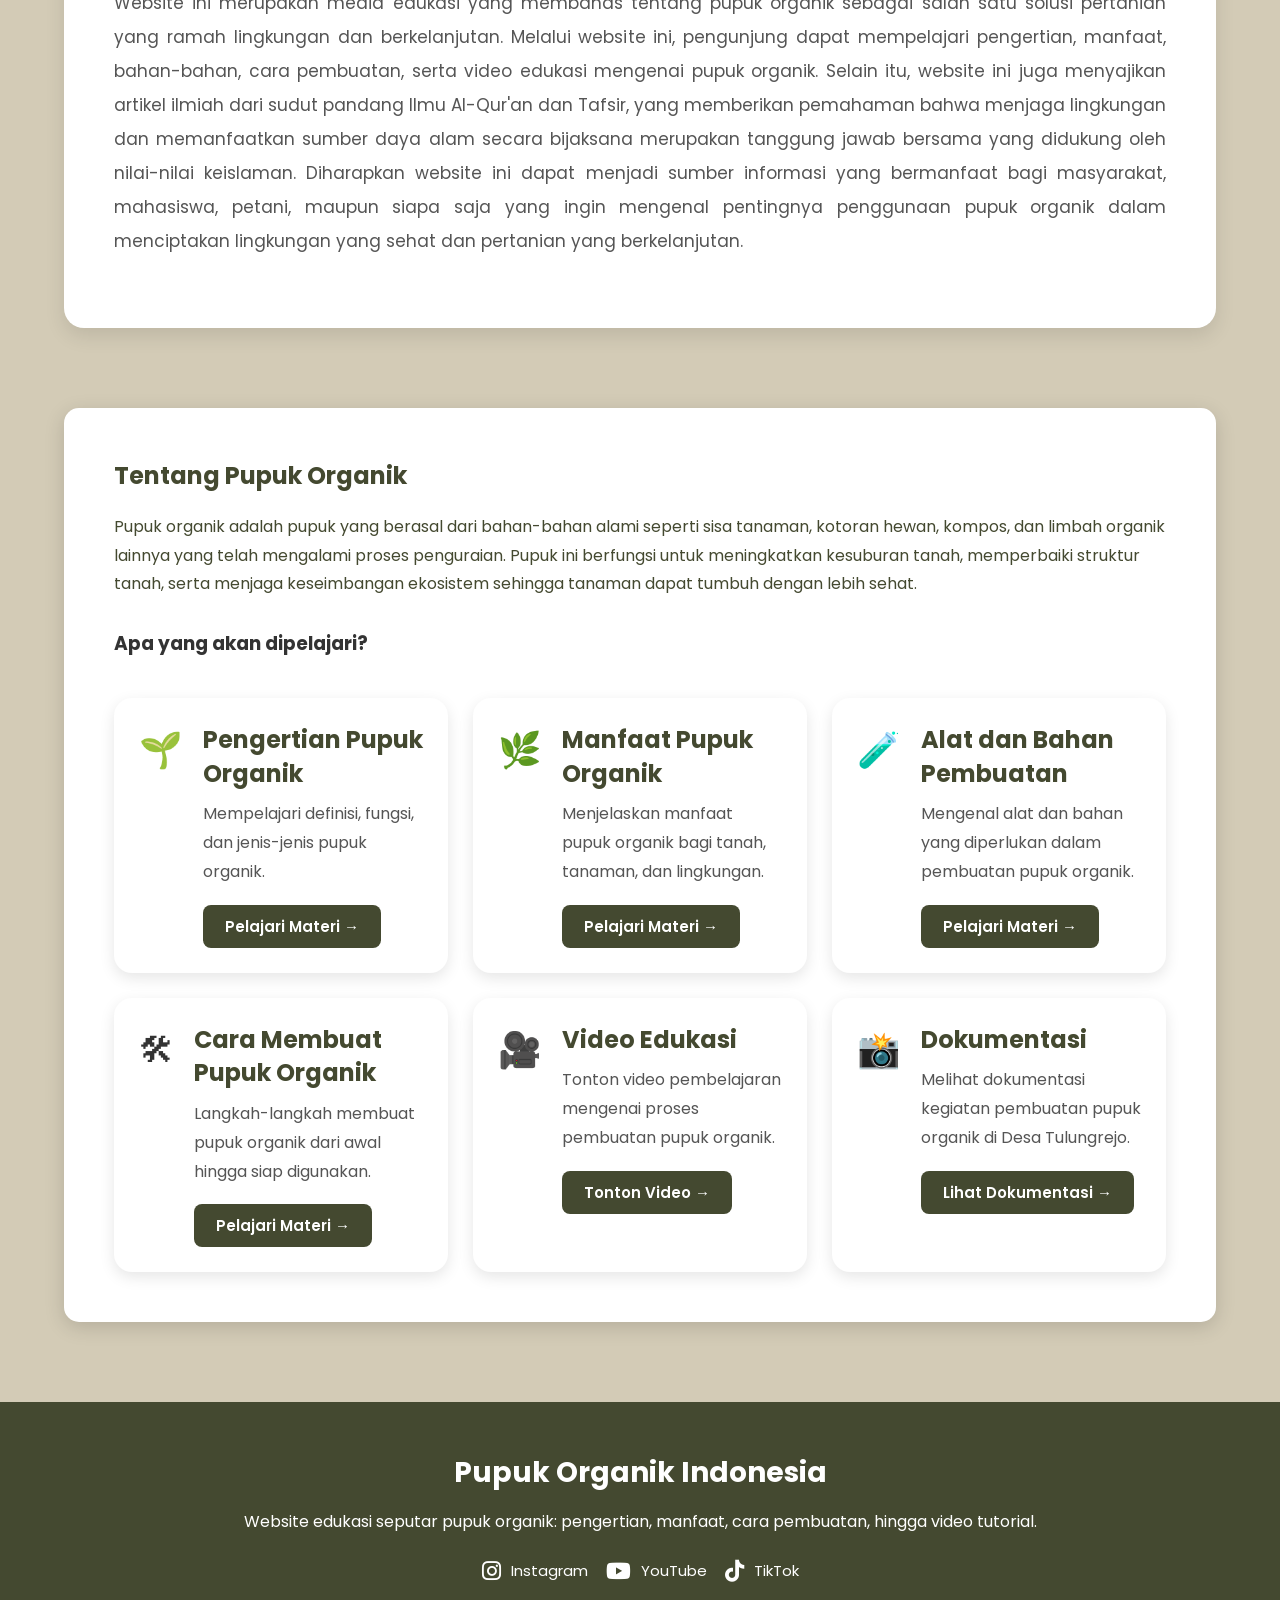
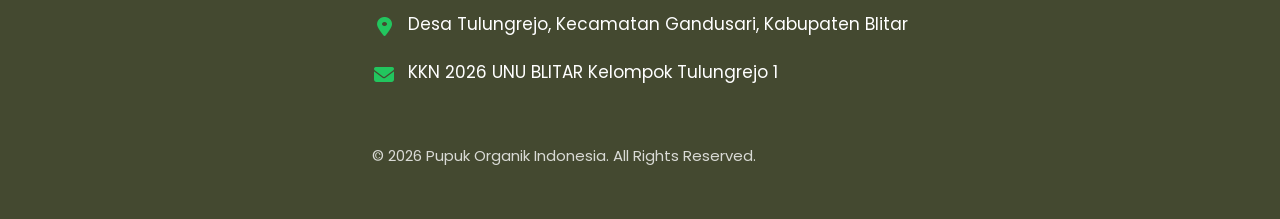
==== commit 1a6b4231: "Update index.html" ====
--- a/index.html
+++ b/index.html
@@ -463,7 +463,38 @@
                 </div>
 
             </div>
-
+<!-- =================================
+     DOKUMENTASI
+================================== -->
+
+<div class="item">
+
+    <span>
+        📸
+    </span>
+
+    <div>
+
+        <h4>
+            Dokumentasi
+        </h4>
+
+        <p>
+            Melihat dokumentasi kegiatan pembuatan pupuk organik
+            di Desa Tulungrejo.
+        </p>
+
+        <a
+            href="dokumentasi.html"
+            class="btn-materi">
+
+            Lihat Dokumentasi →
+
+        </a>
+
+    </div>
+
+</div>
 
         </div>
 
--- a/style.css
+++ b/style.css
@@ -639,24 +639,21 @@
 
 .kontak-info {
     margin-top: 25px;
-
     display: flex;
-
     flex-direction: column;
-
-    align-items: center;
-
+    align-items: flex-start;   
+    width: fit-content;        
+    margin-left: auto;         
+    margin-right: auto;
     gap: 18px;
-
     line-height: 1.7;
-
     font-size: 17px;
 }
 
 .kontak-info a {
     display: flex;
 
-    align-items: center;
+    align-items: flex-start;
 
     justify-content: center;
 
@@ -669,6 +666,8 @@
     transition: .3s;
 
     max-width: 100%;
+
+    text-align: left;
 }
 
 .kontak-info a:hover {
@@ -685,6 +684,10 @@
     width: 28px;
 
     flex-shrink: 0;
+
+    line-height: 1.6;
+
+    margin-top: 2px;
 }
 
 
@@ -1420,46 +1423,41 @@
 
 .kontak-info {
     display: flex;
-
     flex-direction: row;
-
-    justify-content: center;
-
+    justify-content: flex-start;   /* ganti dari center */
     align-items: center;
-
     flex-wrap: wrap;
-
     gap: 20px;
-
     font-size: 14px;
+
+    width: fit-content;            /* bungkus rapat ke konten terlebar */
+    margin-left: auto;             /* lalu center-kan sebagai satu blok */
+    margin-right: auto;
 }
 
 .kontak-info a {
     display: inline-flex;
-
-    align-items: center;
-
-    justify-content: center;
-
+    align-items: flex-start;
+    justify-content: flex-start;   /* ganti dari center */
+    text-align: left;
     width: auto;
-
     max-width: 100%;
-
     font-size: 14px;
-
     line-height: 1.6;
-
-    text-align: center;
-
     overflow-wrap: anywhere;
 }
-
 .kontak-info i {
     font-size: 20px;
 
     width: auto;
 
     flex-shrink: 0;
+
+    margin-top: 2px;
+}
+
+   footer .kontak-info i.fa-envelope {
+    margin-top: 5px !important;   /* naikkan angka ini kalau masih kurang */
 }
 
 
@@ -1705,22 +1703,20 @@
     justify-content: center !important;
     align-items: center !important;
     flex-wrap: wrap !important;
-    gap: 35px !important;
+    gap: 18px !important;
+    margin: 25px 0 30px !important;
 }
 
 footer .social a {
     display: inline-flex !important;
-    flex-direction: row !important;
     align-items: center !important;
     width: auto !important;
     margin: 0 !important;
-    gap: 10px !important;
-    white-space: nowrap;
-    text-decoration: none !important;
+    font-size: 15px !important;
 }
 
 footer .social a i {
-    font-size: 27px;
+    font-size: 22px !important;
 }
 
 
@@ -1728,21 +1724,40 @@
 
 footer .kontak-info {
     display: flex !important;
-    flex-direction: row !important;
+    flex-direction: column !important;
+    align-items: flex-start !important;
     justify-content: center !important;
-    align-items: center !important;
-    flex-wrap: wrap !important;
-    gap: 35px !important;
+    gap: 18px !important;
+    width: fit-content !important;
+    max-width: 90% !important;
+    margin: 0 auto !important;
 }
 
 footer .kontak-info a {
     display: inline-flex !important;
     flex-direction: row !important;
-    align-items: center !important;
+    align-items: flex-start !important;   /* ganti dari flex-start */
+    text-align: left !important;
     width: auto !important;
     margin: 0 !important;
-    gap: 10px !important;
+    gap: 12px !important;
     text-decoration: none !important;
+    line-height: 1.5 !important;
+}
+
+footer .kontak-info i {
+    display: inline-flex !important;
+    align-items: center !important;
+    justify-content: center !important;
+    width: 24px !important;
+    height: 1.5em !important;
+    flex-shrink: 0 !important;
+    font-size: 20px !important;
+    margin-top: 0 !important;   /* hapus offset manual */
+}
+
+footer .kontak-info i.fa-envelope {
+    margin-top: 0px !important;
 }
 
 
--- a/style.css
+++ b/style.css
@@ -639,24 +639,21 @@
 
 .kontak-info {
     margin-top: 25px;
-
     display: flex;
-
     flex-direction: column;
-
-    align-items: center;
-
+    align-items: flex-start;   
+    width: fit-content;        
+    margin-left: auto;         
+    margin-right: auto;
     gap: 18px;
-
     line-height: 1.7;
-
     font-size: 17px;
 }
 
 .kontak-info a {
     display: flex;
 
-    align-items: center;
+    align-items: flex-start;
 
     justify-content: center;
 
@@ -669,6 +666,8 @@
     transition: .3s;
 
     max-width: 100%;
+
+    text-align: left;
 }
 
 .kontak-info a:hover {
@@ -685,6 +684,10 @@
     width: 28px;
 
     flex-shrink: 0;
+
+    line-height: 1.6;
+
+    margin-top: 2px;
 }
 
 
@@ -1420,46 +1423,41 @@
 
 .kontak-info {
     display: flex;
-
     flex-direction: row;
-
-    justify-content: center;
-
+    justify-content: flex-start;   /* ganti dari center */
     align-items: center;
-
     flex-wrap: wrap;
-
     gap: 20px;
-
     font-size: 14px;
+
+    width: fit-content;            /* bungkus rapat ke konten terlebar */
+    margin-left: auto;             /* lalu center-kan sebagai satu blok */
+    margin-right: auto;
 }
 
 .kontak-info a {
     display: inline-flex;
-
-    align-items: center;
-
-    justify-content: center;
-
+    align-items: flex-start;
+    justify-content: flex-start;   /* ganti dari center */
+    text-align: left;
     width: auto;
-
     max-width: 100%;
-
     font-size: 14px;
-
     line-height: 1.6;
-
-    text-align: center;
-
     overflow-wrap: anywhere;
 }
-
 .kontak-info i {
     font-size: 20px;
 
     width: auto;
 
     flex-shrink: 0;
+
+    margin-top: 2px;
+}
+
+   footer .kontak-info i.fa-envelope {
+    margin-top: 5px !important;   /* naikkan angka ini kalau masih kurang */
 }
 
 
@@ -1705,22 +1703,20 @@
     justify-content: center !important;
     align-items: center !important;
     flex-wrap: wrap !important;
-    gap: 35px !important;
+    gap: 18px !important;
+    margin: 25px 0 30px !important;
 }
 
 footer .social a {
     display: inline-flex !important;
-    flex-direction: row !important;
     align-items: center !important;
     width: auto !important;
     margin: 0 !important;
-    gap: 10px !important;
-    white-space: nowrap;
-    text-decoration: none !important;
+    font-size: 15px !important;
 }
 
 footer .social a i {
-    font-size: 27px;
+    font-size: 22px !important;
 }
 
 
@@ -1728,21 +1724,40 @@
 
 footer .kontak-info {
     display: flex !important;
-    flex-direction: row !important;
+    flex-direction: column !important;
+    align-items: flex-start !important;
     justify-content: center !important;
-    align-items: center !important;
-    flex-wrap: wrap !important;
-    gap: 35px !important;
+    gap: 18px !important;
+    width: fit-content !important;
+    max-width: 90% !important;
+    margin: 0 auto !important;
 }
 
 footer .kontak-info a {
     display: inline-flex !important;
     flex-direction: row !important;
-    align-items: center !important;
+    align-items: flex-start !important;   /* ganti dari flex-start */
+    text-align: left !important;
     width: auto !important;
     margin: 0 !important;
-    gap: 10px !important;
+    gap: 12px !important;
     text-decoration: none !important;
+    line-height: 1.5 !important;
+}
+
+footer .kontak-info i {
+    display: inline-flex !important;
+    align-items: center !important;
+    justify-content: center !important;
+    width: 24px !important;
+    height: 1.5em !important;
+    flex-shrink: 0 !important;
+    font-size: 20px !important;
+    margin-top: 0 !important;   /* hapus offset manual */
+}
+
+footer .kontak-info i.fa-envelope {
+    margin-top: 0px !important;
 }
 
 
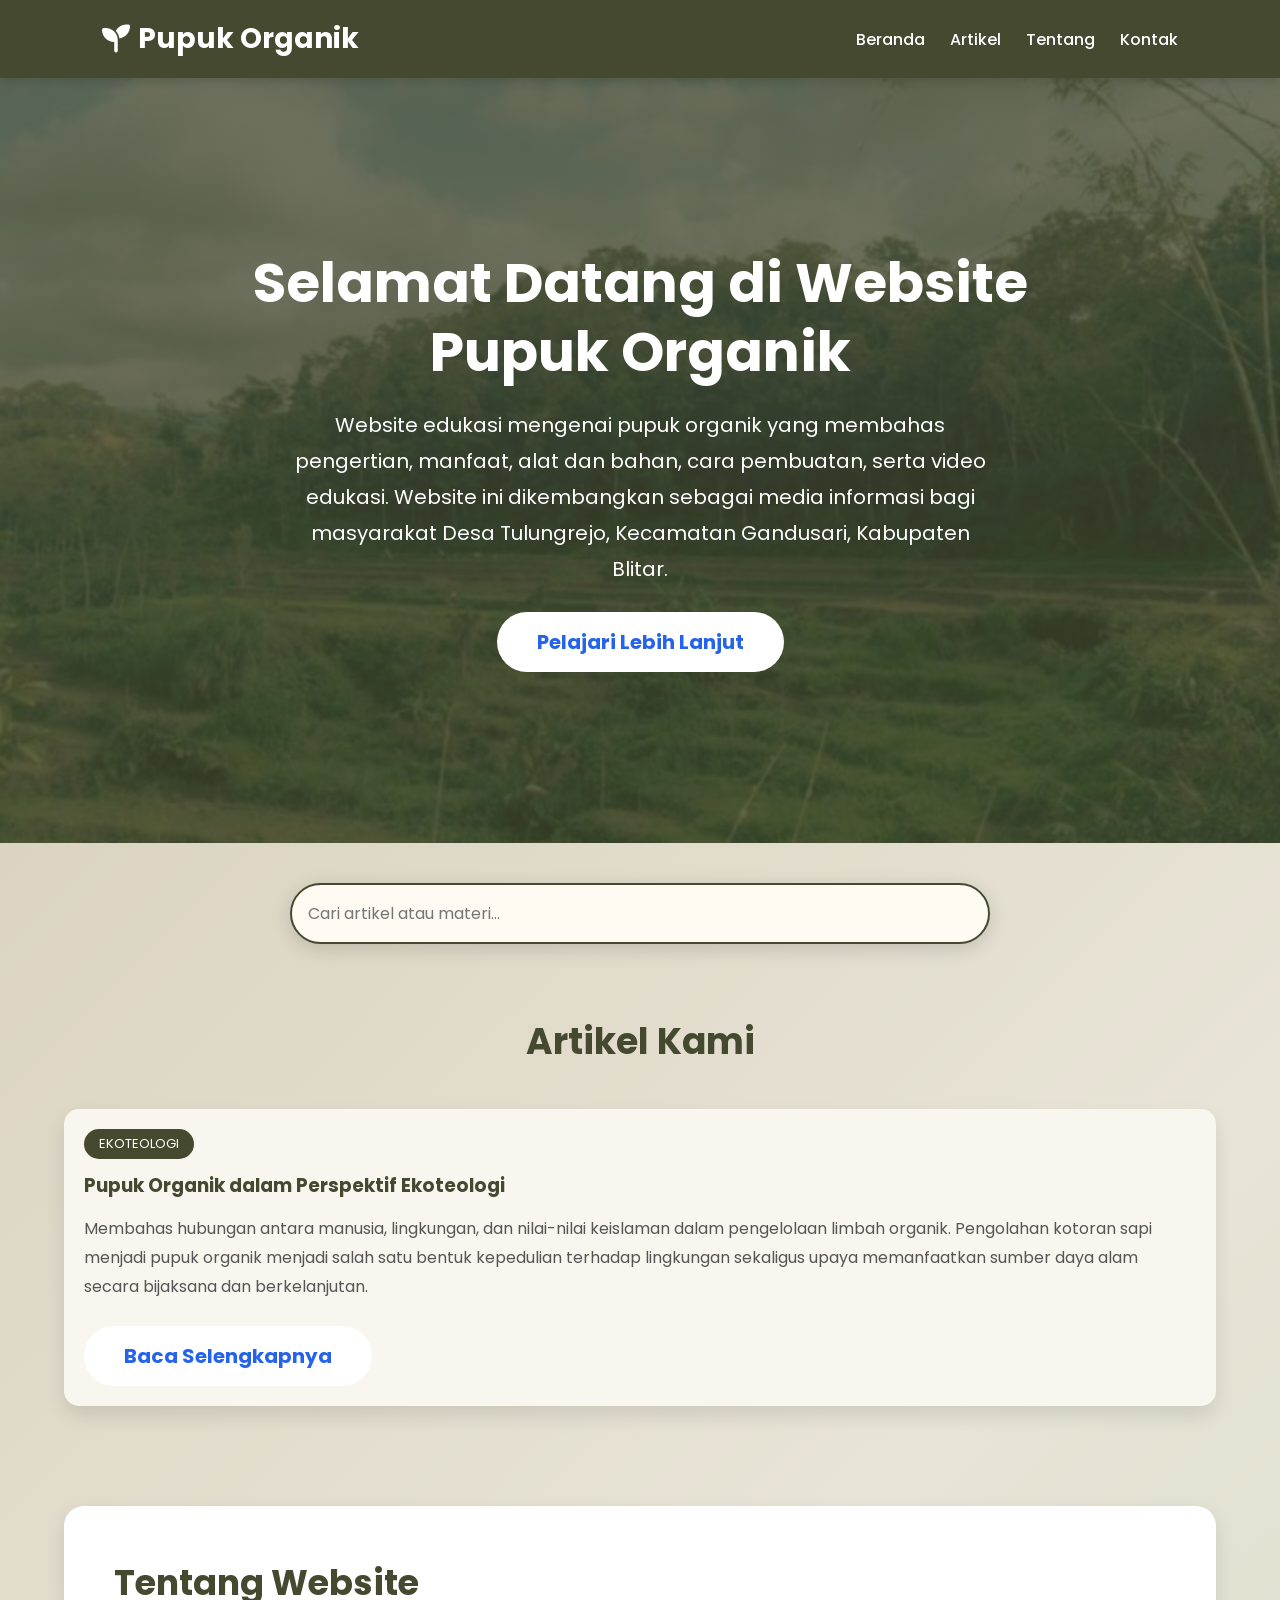
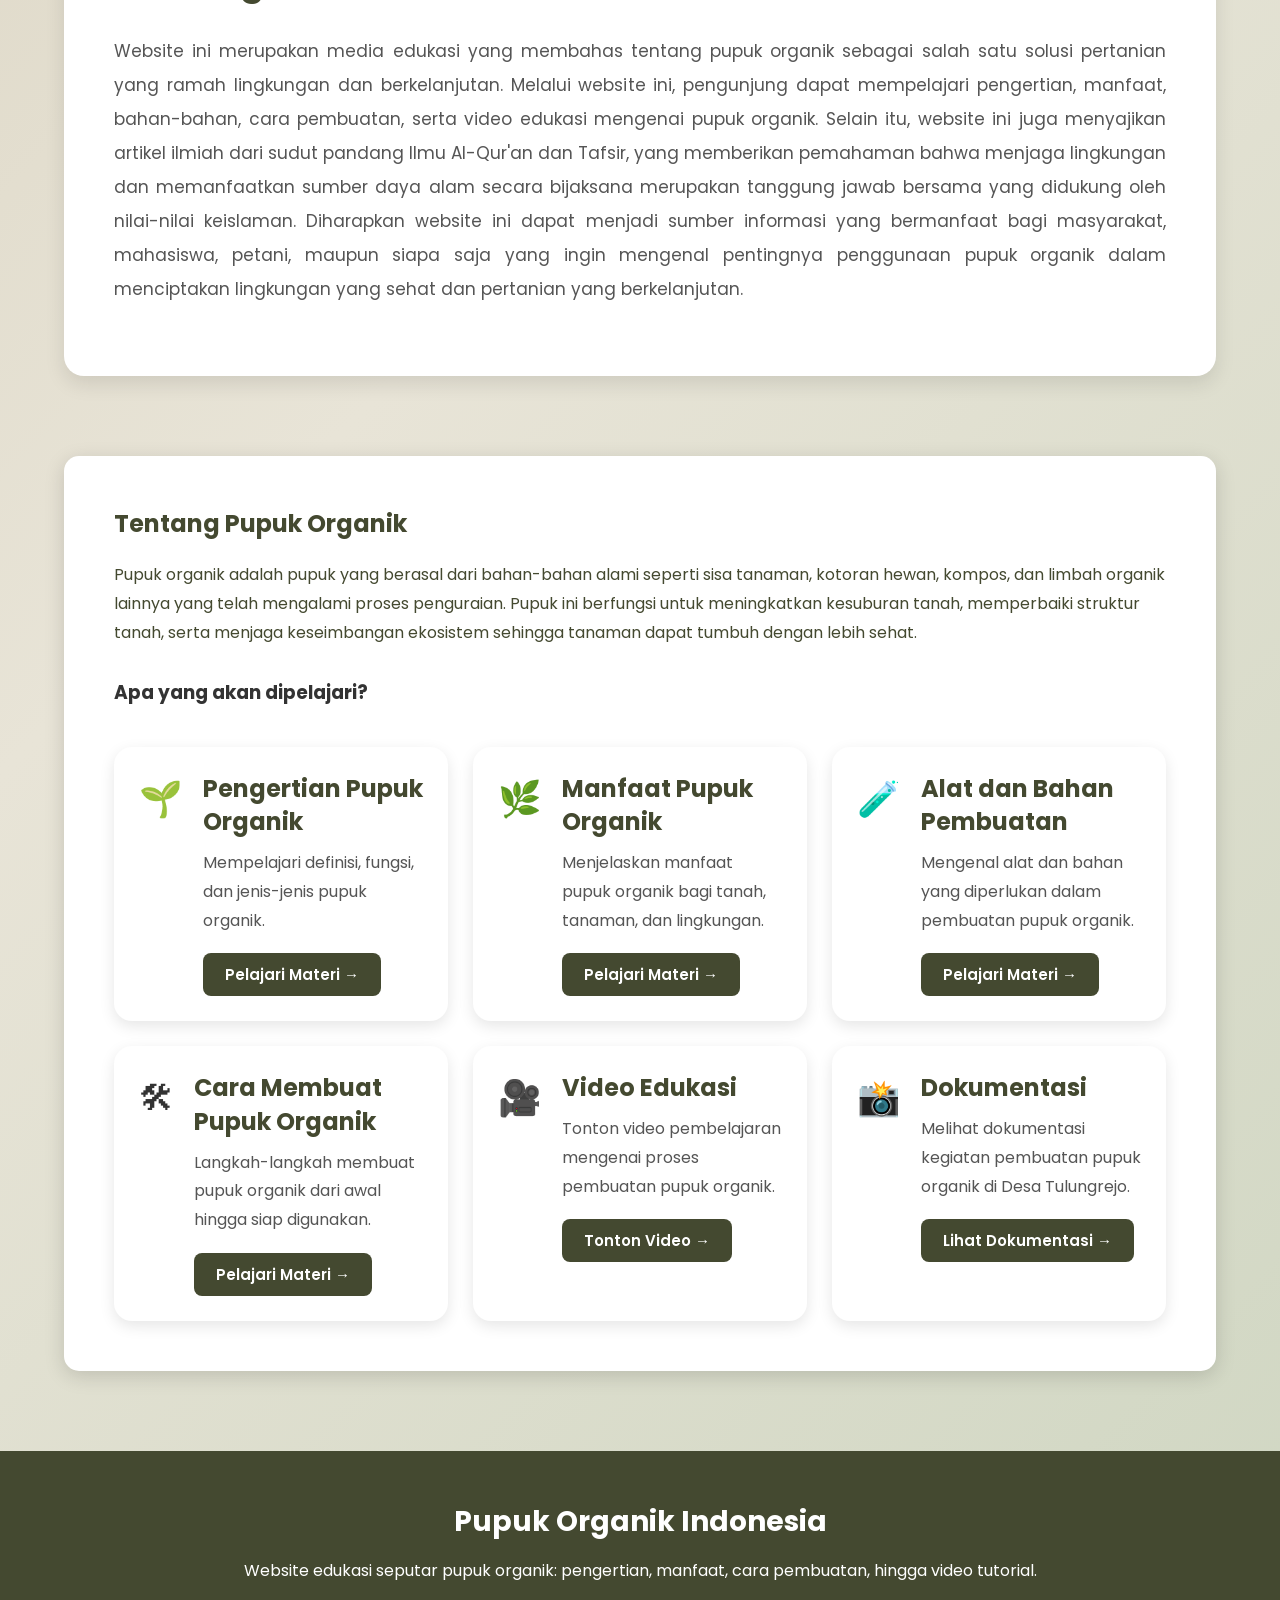
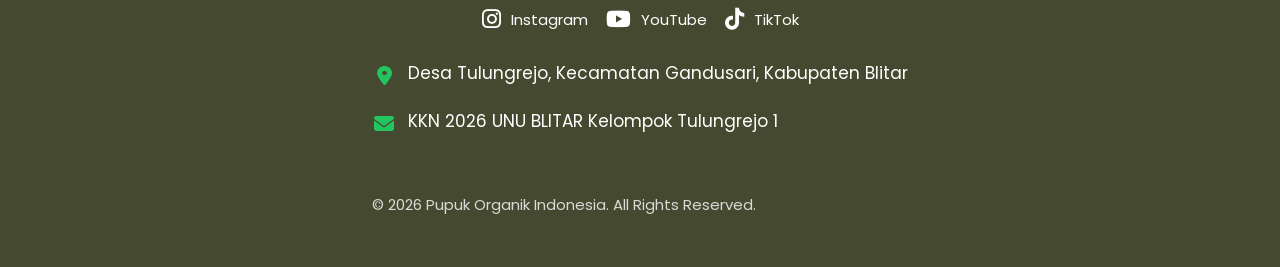
==== commit adcb219b: "Add files via upload" ====
--- a/index.html
+++ b/index.html
@@ -157,49 +157,36 @@
 
 
             <!-- =================================
-                 ARTIKEL ILMU AL-QUR'AN
-            ================================== -->
-
-            <div class="card">
-
-                <img
-                    src="images/tafsir.jpg"
-                    alt="Ilmu Al-Qur'an">
-
-
-                <div class="content">
-
-                    <span class="kategori">
-                        Ilmu Al-Qur'an & Tafsir
-                    </span>
-
-
-                    <h3>
-                        Pupuk Organik dalam Perspektif Al-Qur'an
-                    </h3>
-
-
-                    <p>
-                        Menjelaskan ayat-ayat Al-Qur'an dan tafsir
-                        yang berkaitan dengan menjaga alam serta
-                        memanfaatkan sumber daya secara bijak.
-                    </p>
-
-
-                    <a
-                        href="ilmualqurantafsir.html"
-                        class="btn-artikel">
-
-                        Baca Selengkapnya
-
-                    </a>
-
-                </div>
-
-            </div>
-
-
-        </div>
+     ARTIKEL EKOTEOLOGI
+================================== -->
+
+<div class="card">
+
+    <div class="content">
+
+        <span class="kategori">
+            EKOTEOLOGI
+        </span>
+
+        <h3>
+            Pupuk Organik dalam Perspektif Ekoteologi
+        </h3>
+
+        <p>
+            Membahas hubungan antara manusia, lingkungan, dan nilai-nilai
+            keislaman dalam pengelolaan limbah organik. Pengolahan kotoran
+            sapi menjadi pupuk organik menjadi salah satu bentuk kepedulian
+            terhadap lingkungan sekaligus upaya memanfaatkan sumber daya
+            alam secara bijaksana dan berkelanjutan.
+        </p>
+
+        <a href="ekoteologi.html" class="btn">
+            Baca Selengkapnya
+        </a>
+
+    </div>
+
+</div>
 
     </section>
 
--- a/style.css
+++ b/style.css
@@ -23,7 +23,12 @@
 }
 
 body {
-    background: #d3cbb6;
+    background: linear-gradient(
+        135deg,
+        #d3cbb6 0%,
+        #e8e4d7 50%,
+        #cdd5c0 100%
+    );
     color: #444930;
 }
 
@@ -1785,3 +1790,21 @@
     }
 
 }
+
+/* =========================================
+   BACKGROUND HALAMAN DOKUMENTASI
+========================================= */
+
+html,
+body {
+    background: linear-gradient(
+        135deg,
+        #d3cbb6 0%,
+        #e8e4d7 50%,
+        #cdd5c0 100%
+    ) !important;
+
+    min-height: 100%;
+}
+
+
--- a/style.css
+++ b/style.css
@@ -23,7 +23,12 @@
 }
 
 body {
-    background: #d3cbb6;
+    background: linear-gradient(
+        135deg,
+        #d3cbb6 0%,
+        #e8e4d7 50%,
+        #cdd5c0 100%
+    );
     color: #444930;
 }
 
@@ -1785,3 +1790,21 @@
     }
 
 }
+
+/* =========================================
+   BACKGROUND HALAMAN DOKUMENTASI
+========================================= */
+
+html,
+body {
+    background: linear-gradient(
+        135deg,
+        #d3cbb6 0%,
+        #e8e4d7 50%,
+        #cdd5c0 100%
+    ) !important;
+
+    min-height: 100%;
+}
+
+
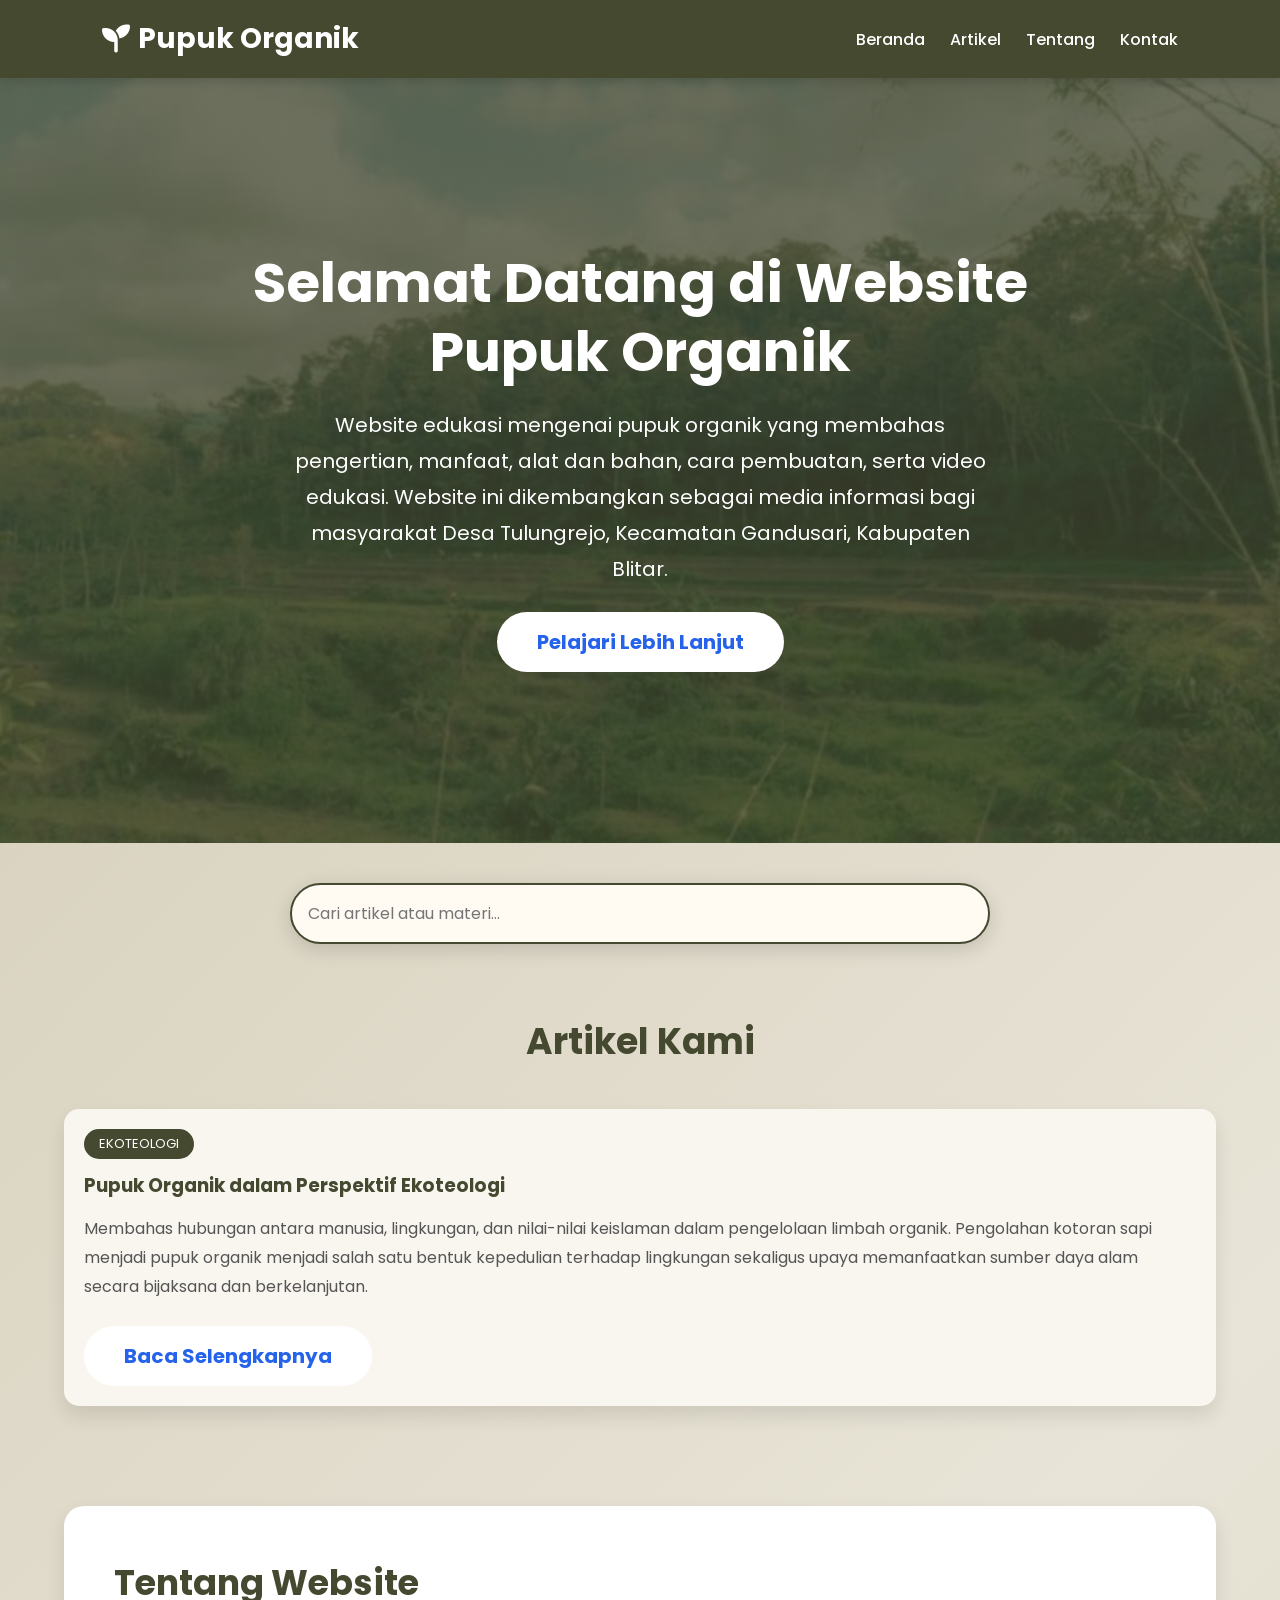
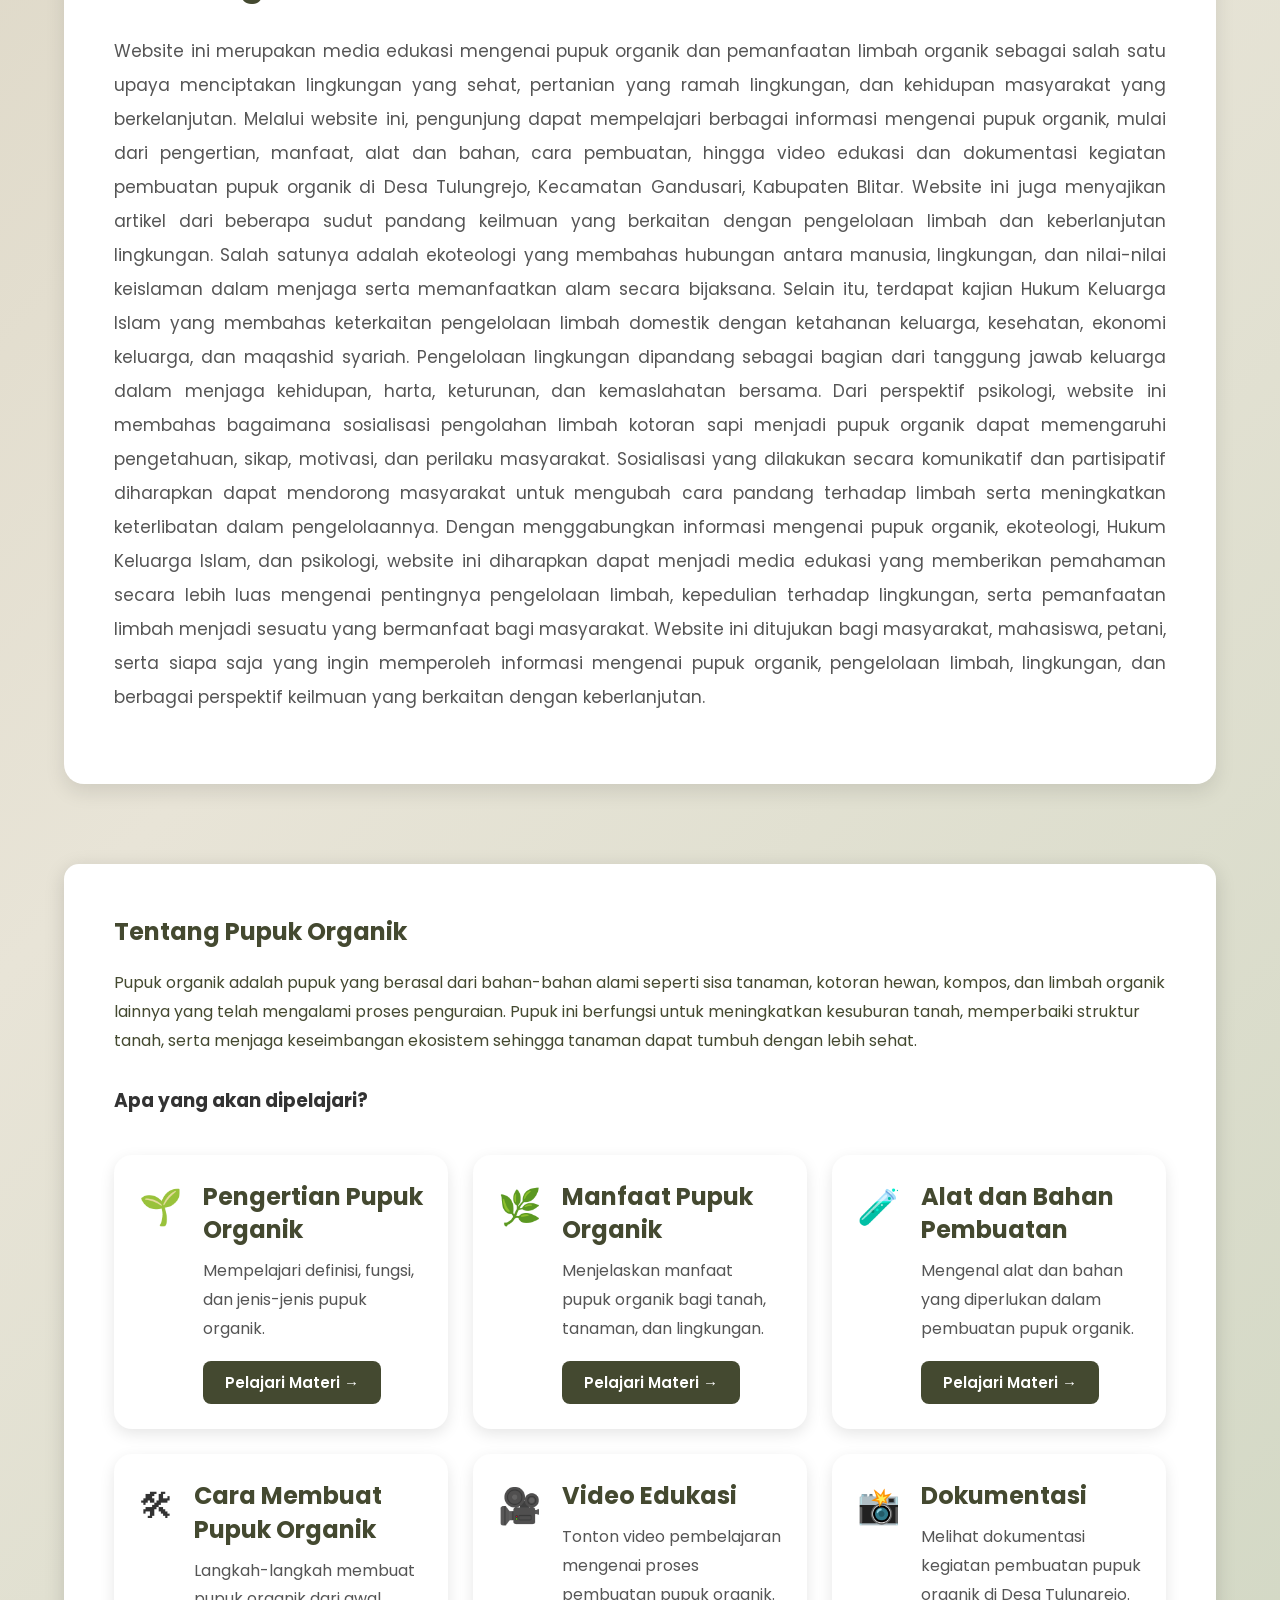
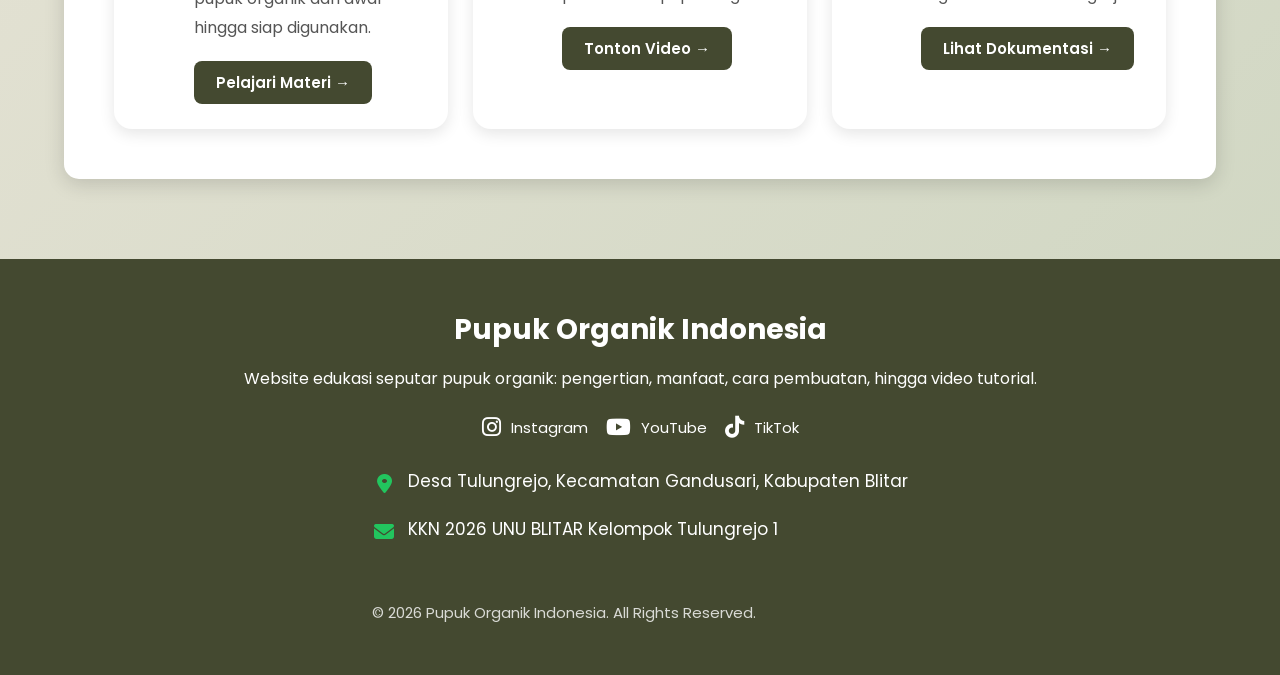
==== commit bebf0e2e: "Add files via upload" ====
--- a/index.html
+++ b/index.html
@@ -204,23 +204,50 @@
 
 
         <p>
-            Website ini merupakan media edukasi yang membahas tentang
-            pupuk organik sebagai salah satu solusi pertanian yang ramah
-            lingkungan dan berkelanjutan. Melalui website ini, pengunjung
-            dapat mempelajari pengertian, manfaat, bahan-bahan, cara
-            pembuatan, serta video edukasi mengenai pupuk organik.
-
-            Selain itu, website ini juga menyajikan artikel ilmiah dari
-            sudut pandang Ilmu Al-Qur'an dan Tafsir, yang memberikan
-            pemahaman bahwa menjaga lingkungan dan memanfaatkan sumber
-            daya alam secara bijaksana merupakan tanggung jawab bersama
-            yang didukung oleh nilai-nilai keislaman.
-
-            Diharapkan website ini dapat menjadi sumber informasi yang
-            bermanfaat bagi masyarakat, mahasiswa, petani, maupun siapa
-            saja yang ingin mengenal pentingnya penggunaan pupuk organik
-            dalam menciptakan lingkungan yang sehat dan pertanian yang
-            berkelanjutan.
+            Website ini merupakan media edukasi mengenai pupuk organik
+            dan pemanfaatan limbah organik sebagai salah satu upaya
+            menciptakan lingkungan yang sehat, pertanian yang ramah
+            lingkungan, dan kehidupan masyarakat yang berkelanjutan.
+
+            Melalui website ini, pengunjung dapat mempelajari berbagai
+            informasi mengenai pupuk organik, mulai dari pengertian,
+            manfaat, alat dan bahan, cara pembuatan, hingga video
+            edukasi dan dokumentasi kegiatan pembuatan pupuk organik
+            di Desa Tulungrejo, Kecamatan Gandusari, Kabupaten Blitar.
+
+            Website ini juga menyajikan artikel dari beberapa sudut
+            pandang keilmuan yang berkaitan dengan pengelolaan limbah
+            dan keberlanjutan lingkungan. Salah satunya adalah
+            ekoteologi yang membahas hubungan antara manusia, lingkungan,
+            dan nilai-nilai keislaman dalam menjaga serta memanfaatkan
+            alam secara bijaksana.
+
+            Selain itu, terdapat kajian Hukum Keluarga Islam yang
+            membahas keterkaitan pengelolaan limbah domestik dengan
+            ketahanan keluarga, kesehatan, ekonomi keluarga, dan
+            maqashid syariah. Pengelolaan lingkungan dipandang sebagai
+            bagian dari tanggung jawab keluarga dalam menjaga kehidupan,
+            harta, keturunan, dan kemaslahatan bersama.
+
+            Dari perspektif psikologi, website ini membahas bagaimana
+            sosialisasi pengolahan limbah kotoran sapi menjadi pupuk
+            organik dapat memengaruhi pengetahuan, sikap, motivasi,
+            dan perilaku masyarakat. Sosialisasi yang dilakukan secara
+            komunikatif dan partisipatif diharapkan dapat mendorong
+            masyarakat untuk mengubah cara pandang terhadap limbah
+            serta meningkatkan keterlibatan dalam pengelolaannya.
+
+            Dengan menggabungkan informasi mengenai pupuk organik,
+            ekoteologi, Hukum Keluarga Islam, dan psikologi, website ini
+            diharapkan dapat menjadi media edukasi yang memberikan
+            pemahaman secara lebih luas mengenai pentingnya pengelolaan
+            limbah, kepedulian terhadap lingkungan, serta pemanfaatan
+            limbah menjadi sesuatu yang bermanfaat bagi masyarakat.
+
+            Website ini ditujukan bagi masyarakat, mahasiswa, petani,
+            serta siapa saja yang ingin memperoleh informasi mengenai
+            pupuk organik, pengelolaan limbah, lingkungan, dan berbagai
+            perspektif keilmuan yang berkaitan dengan keberlanjutan.
         </p>
 
     </section>
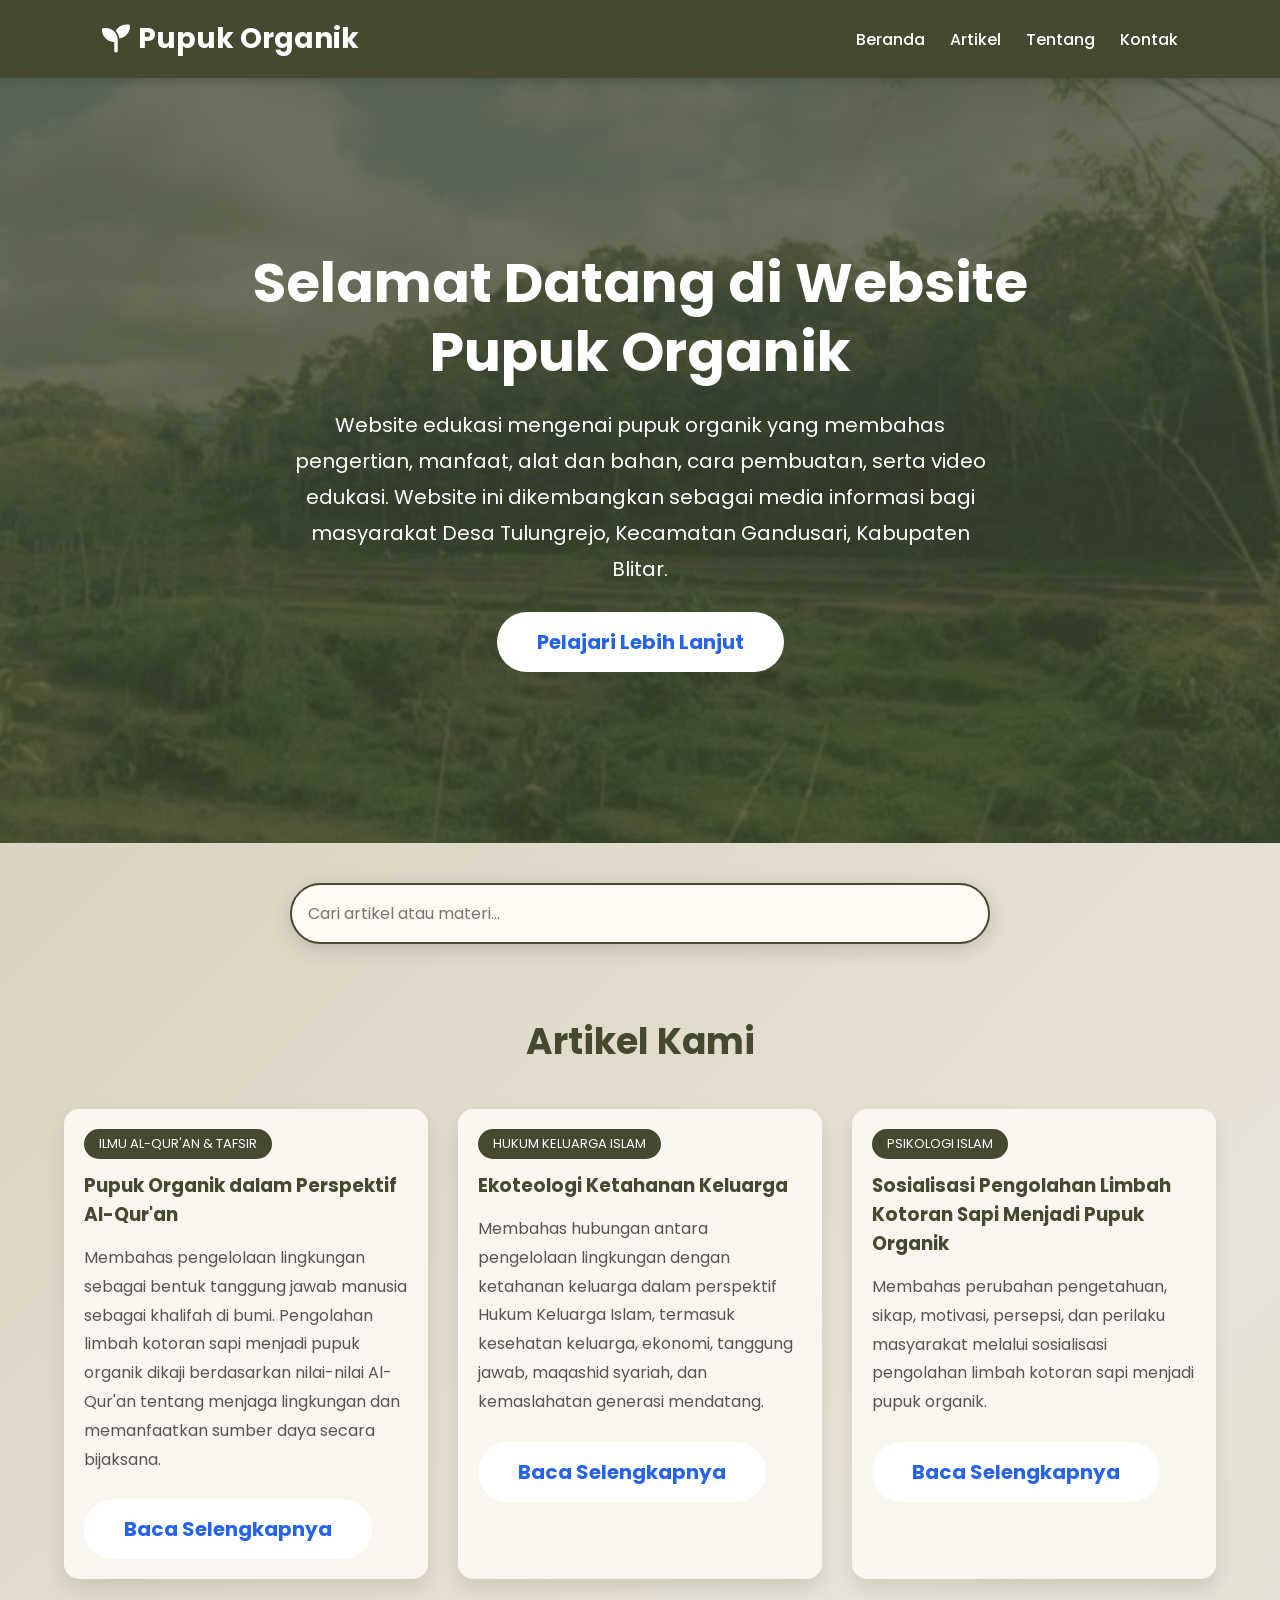
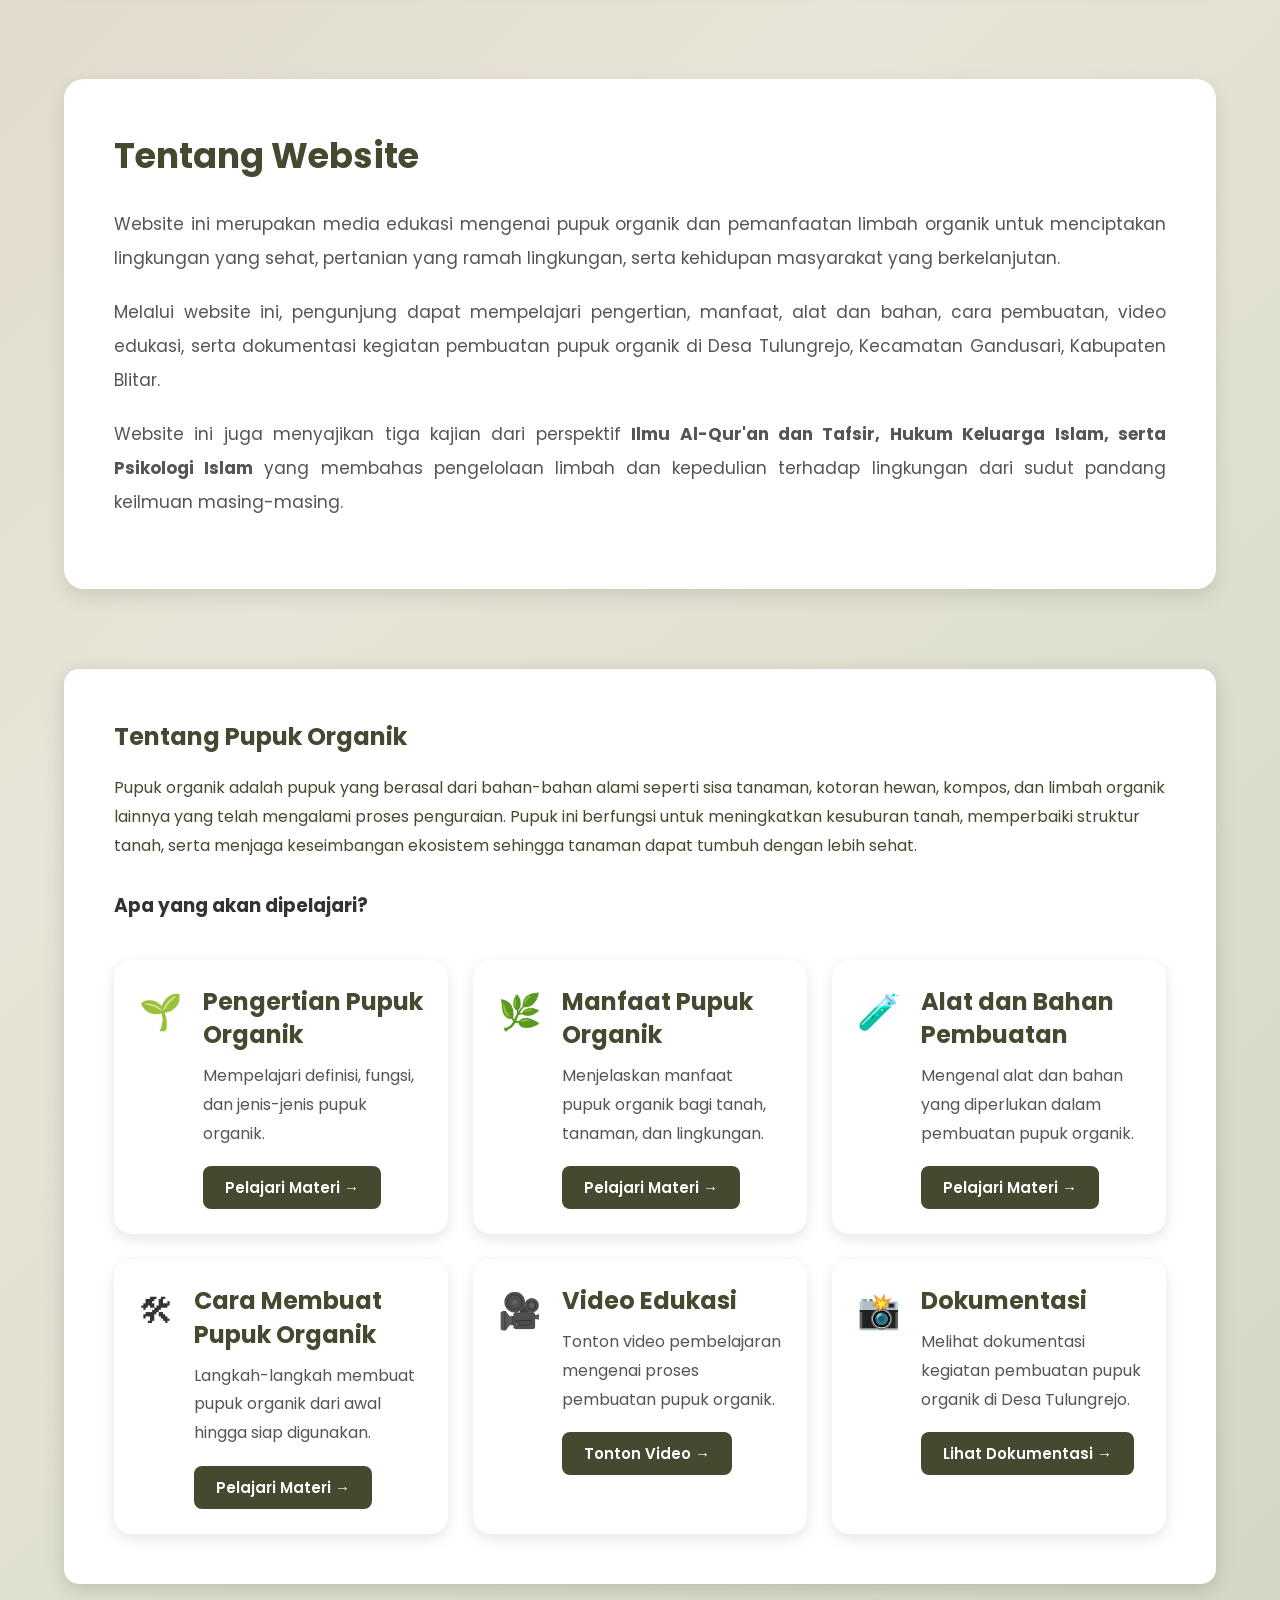
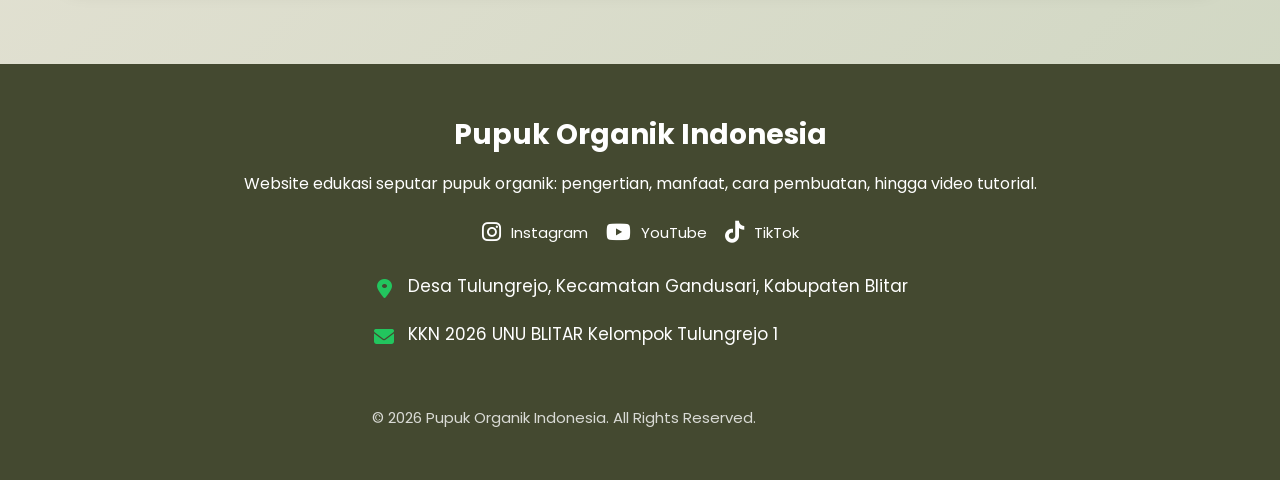
==== commit be69558e: "Add files via upload" ====
--- a/index.html
+++ b/index.html
@@ -140,53 +140,121 @@
 
 
 
-    <!-- ========================================
-         ARTIKEL
-    ========================================= -->
-
-    <section
-        class="artikel"
-        id="artikel">
-
-        <h2>
-            Artikel Kami
-        </h2>
-
-
-        <div class="artikel-grid">
-
-
-            <!-- =================================
-     ARTIKEL EKOTEOLOGI
-================================== -->
-
-<div class="card">
-
-    <div class="content">
-
-        <span class="kategori">
-            EKOTEOLOGI
-        </span>
-
-        <h3>
-            Pupuk Organik dalam Perspektif Ekoteologi
-        </h3>
-
-        <p>
-            Membahas hubungan antara manusia, lingkungan, dan nilai-nilai
-            keislaman dalam pengelolaan limbah organik. Pengolahan kotoran
-            sapi menjadi pupuk organik menjadi salah satu bentuk kepedulian
-            terhadap lingkungan sekaligus upaya memanfaatkan sumber daya
-            alam secara bijaksana dan berkelanjutan.
-        </p>
-
-        <a href="ekoteologi.html" class="btn">
-            Baca Selengkapnya
-        </a>
+   <!-- ========================================
+     ARTIKEL
+========================================= -->
+
+<section class="artikel" id="artikel">
+
+    <h2>
+        Artikel Kami
+    </h2>
+
+    <div class="artikel-grid">
+
+        <!-- =================================
+             CARD 1
+             ILMU AL-QUR'AN DAN TAFSIR
+        ================================== -->
+
+        <div class="card">
+
+            <div class="content">
+
+                <span class="kategori">
+                    ILMU AL-QUR'AN & TAFSIR
+                </span>
+
+                <h3>
+                    Pupuk Organik dalam Perspektif Al-Qur'an
+                </h3>
+
+                <p>
+                    Membahas pengelolaan lingkungan sebagai bentuk
+                    tanggung jawab manusia sebagai khalifah di bumi.
+                    Pengolahan limbah kotoran sapi menjadi pupuk
+                    organik dikaji berdasarkan nilai-nilai Al-Qur'an
+                    tentang menjaga lingkungan dan memanfaatkan
+                    sumber daya secara bijaksana.
+                </p>
+
+                <a href="ekoteologi.html" class="btn">
+                    Baca Selengkapnya
+                </a>
+
+            </div>
+
+        </div>
+
+
+        <!-- =================================
+             CARD 2
+             HUKUM KELUARGA ISLAM
+        ================================== -->
+
+        <div class="card">
+
+            <div class="content">
+
+                <span class="kategori">
+                    HUKUM KELUARGA ISLAM
+                </span>
+
+                <h3>
+                    Ekoteologi Ketahanan Keluarga
+                </h3>
+
+                <p>
+                    Membahas hubungan antara pengelolaan lingkungan
+                    dengan ketahanan keluarga dalam perspektif Hukum
+                    Keluarga Islam, termasuk kesehatan keluarga,
+                    ekonomi, tanggung jawab, maqashid syariah,
+                    dan kemaslahatan generasi mendatang.
+                </p>
+
+                <a href="hki.html" class="btn">
+                    Baca Selengkapnya
+                </a>
+
+            </div>
+
+        </div>
+
+
+        <!-- =================================
+             CARD 3
+             PSIKOLOGI ISLAM
+        ================================== -->
+
+        <div class="card">
+
+            <div class="content">
+
+                <span class="kategori">
+                    PSIKOLOGI ISLAM
+                </span>
+
+                <h3>
+                    Sosialisasi Pengolahan Limbah Kotoran Sapi
+                    Menjadi Pupuk Organik
+                </h3>
+
+                <p>
+                    Membahas perubahan pengetahuan, sikap, motivasi,
+                    persepsi, dan perilaku masyarakat melalui
+                    sosialisasi pengolahan limbah kotoran sapi
+                    menjadi pupuk organik.
+                </p>
+
+                <a href="psikologi.html" class="btn">
+                    Baca Selengkapnya
+                </a>
+
+            </div>
+
+        </div>
 
     </div>
-
-</div>
 
     </section>
 
@@ -198,60 +266,33 @@
 
     <section class="tentang">
 
-        <h2>
-            Tentang Website
-        </h2>
-
-
-        <p>
-            Website ini merupakan media edukasi mengenai pupuk organik
-            dan pemanfaatan limbah organik sebagai salah satu upaya
-            menciptakan lingkungan yang sehat, pertanian yang ramah
-            lingkungan, dan kehidupan masyarakat yang berkelanjutan.
-
-            Melalui website ini, pengunjung dapat mempelajari berbagai
-            informasi mengenai pupuk organik, mulai dari pengertian,
-            manfaat, alat dan bahan, cara pembuatan, hingga video
-            edukasi dan dokumentasi kegiatan pembuatan pupuk organik
-            di Desa Tulungrejo, Kecamatan Gandusari, Kabupaten Blitar.
-
-            Website ini juga menyajikan artikel dari beberapa sudut
-            pandang keilmuan yang berkaitan dengan pengelolaan limbah
-            dan keberlanjutan lingkungan. Salah satunya adalah
-            ekoteologi yang membahas hubungan antara manusia, lingkungan,
-            dan nilai-nilai keislaman dalam menjaga serta memanfaatkan
-            alam secara bijaksana.
-
-            Selain itu, terdapat kajian Hukum Keluarga Islam yang
-            membahas keterkaitan pengelolaan limbah domestik dengan
-            ketahanan keluarga, kesehatan, ekonomi keluarga, dan
-            maqashid syariah. Pengelolaan lingkungan dipandang sebagai
-            bagian dari tanggung jawab keluarga dalam menjaga kehidupan,
-            harta, keturunan, dan kemaslahatan bersama.
-
-            Dari perspektif psikologi, website ini membahas bagaimana
-            sosialisasi pengolahan limbah kotoran sapi menjadi pupuk
-            organik dapat memengaruhi pengetahuan, sikap, motivasi,
-            dan perilaku masyarakat. Sosialisasi yang dilakukan secara
-            komunikatif dan partisipatif diharapkan dapat mendorong
-            masyarakat untuk mengubah cara pandang terhadap limbah
-            serta meningkatkan keterlibatan dalam pengelolaannya.
-
-            Dengan menggabungkan informasi mengenai pupuk organik,
-            ekoteologi, Hukum Keluarga Islam, dan psikologi, website ini
-            diharapkan dapat menjadi media edukasi yang memberikan
-            pemahaman secara lebih luas mengenai pentingnya pengelolaan
-            limbah, kepedulian terhadap lingkungan, serta pemanfaatan
-            limbah menjadi sesuatu yang bermanfaat bagi masyarakat.
-
-            Website ini ditujukan bagi masyarakat, mahasiswa, petani,
-            serta siapa saja yang ingin memperoleh informasi mengenai
-            pupuk organik, pengelolaan limbah, lingkungan, dan berbagai
-            perspektif keilmuan yang berkaitan dengan keberlanjutan.
-        </p>
-
-    </section>
-
+    <h2>
+        Tentang Website
+    </h2>
+
+    <p>
+        Website ini merupakan media edukasi mengenai pupuk organik
+        dan pemanfaatan limbah organik untuk menciptakan lingkungan
+        yang sehat, pertanian yang ramah lingkungan, serta kehidupan
+        masyarakat yang berkelanjutan.
+    </p>
+
+    <p>
+        Melalui website ini, pengunjung dapat mempelajari pengertian,
+        manfaat, alat dan bahan, cara pembuatan, video edukasi, serta
+        dokumentasi kegiatan pembuatan pupuk organik di Desa Tulungrejo,
+        Kecamatan Gandusari, Kabupaten Blitar.
+    </p>
+
+    <p>
+        Website ini juga menyajikan tiga kajian dari perspektif
+        <strong>Ilmu Al-Qur'an dan Tafsir, Hukum Keluarga Islam,
+        serta Psikologi Islam</strong> yang membahas pengelolaan limbah
+        dan kepedulian terhadap lingkungan dari sudut pandang keilmuan
+        masing-masing.
+    </p>
+
+</section>
 
 
     <!-- ========================================
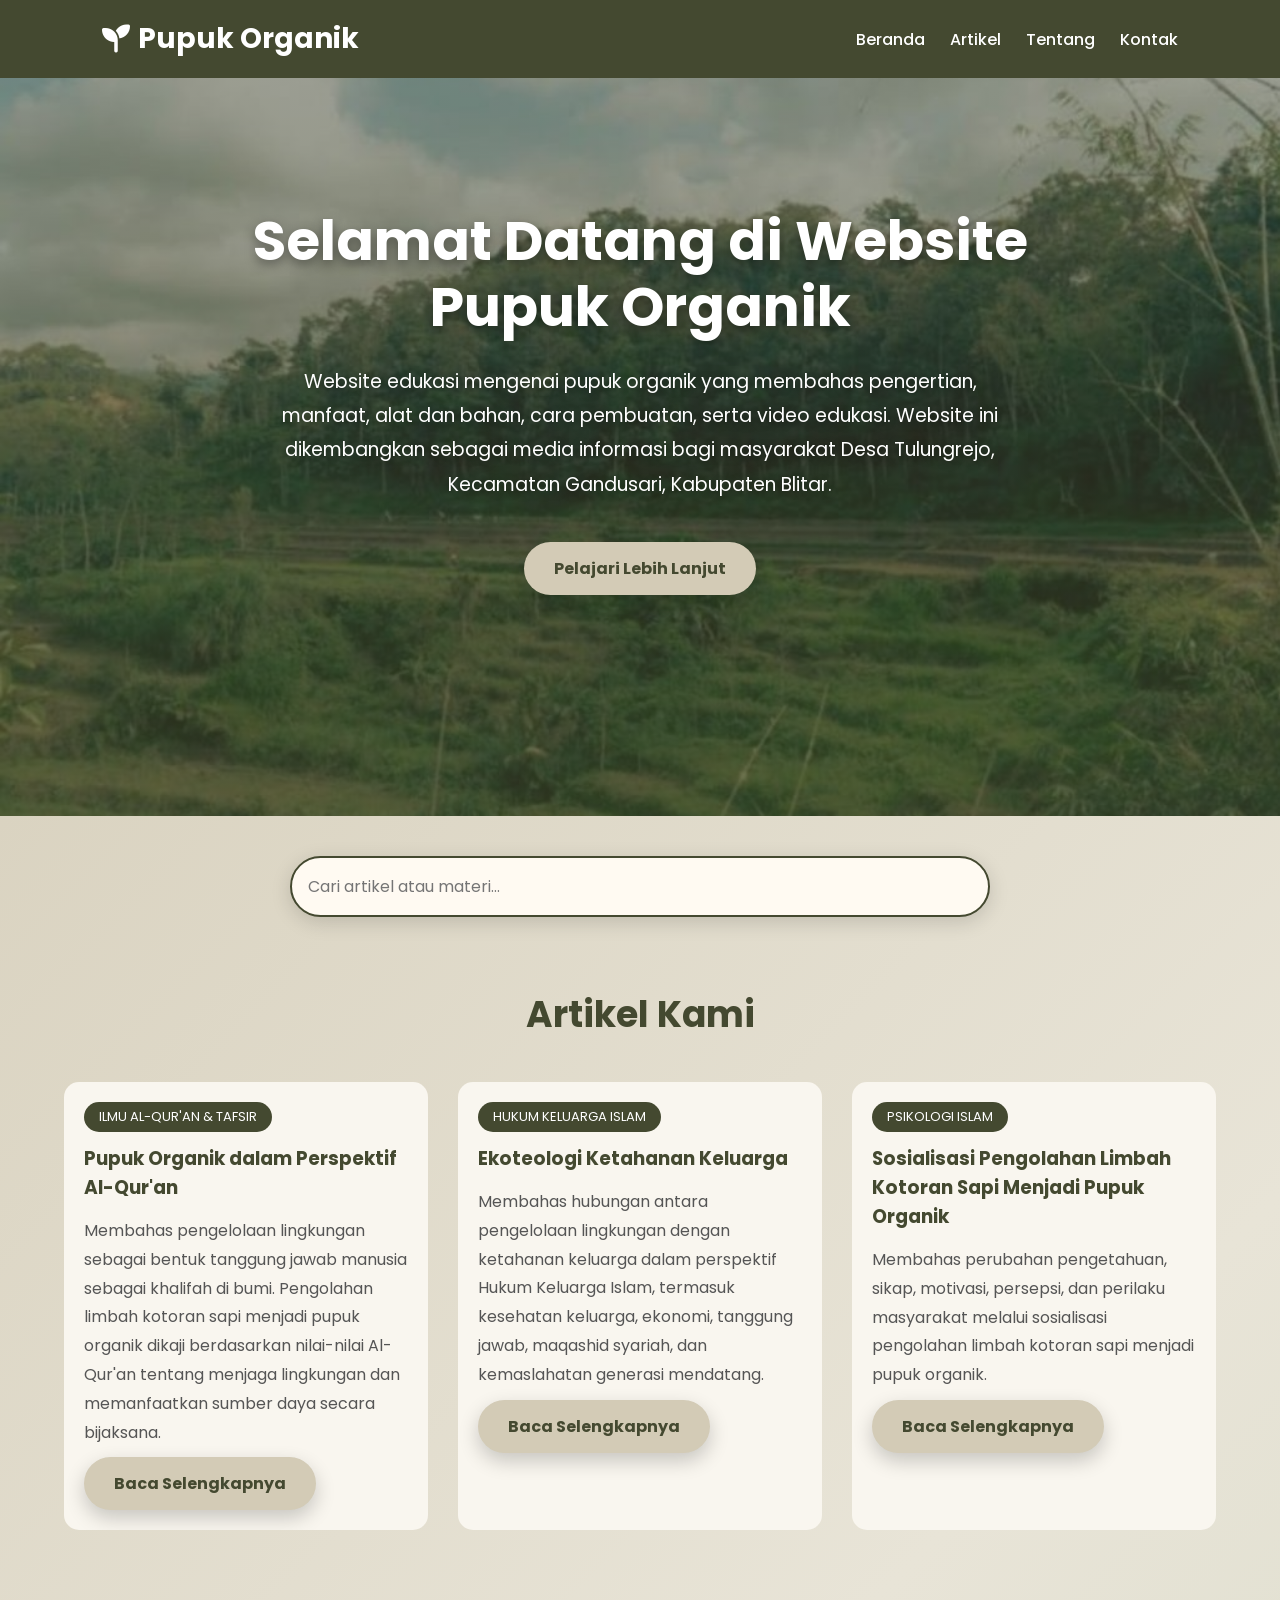
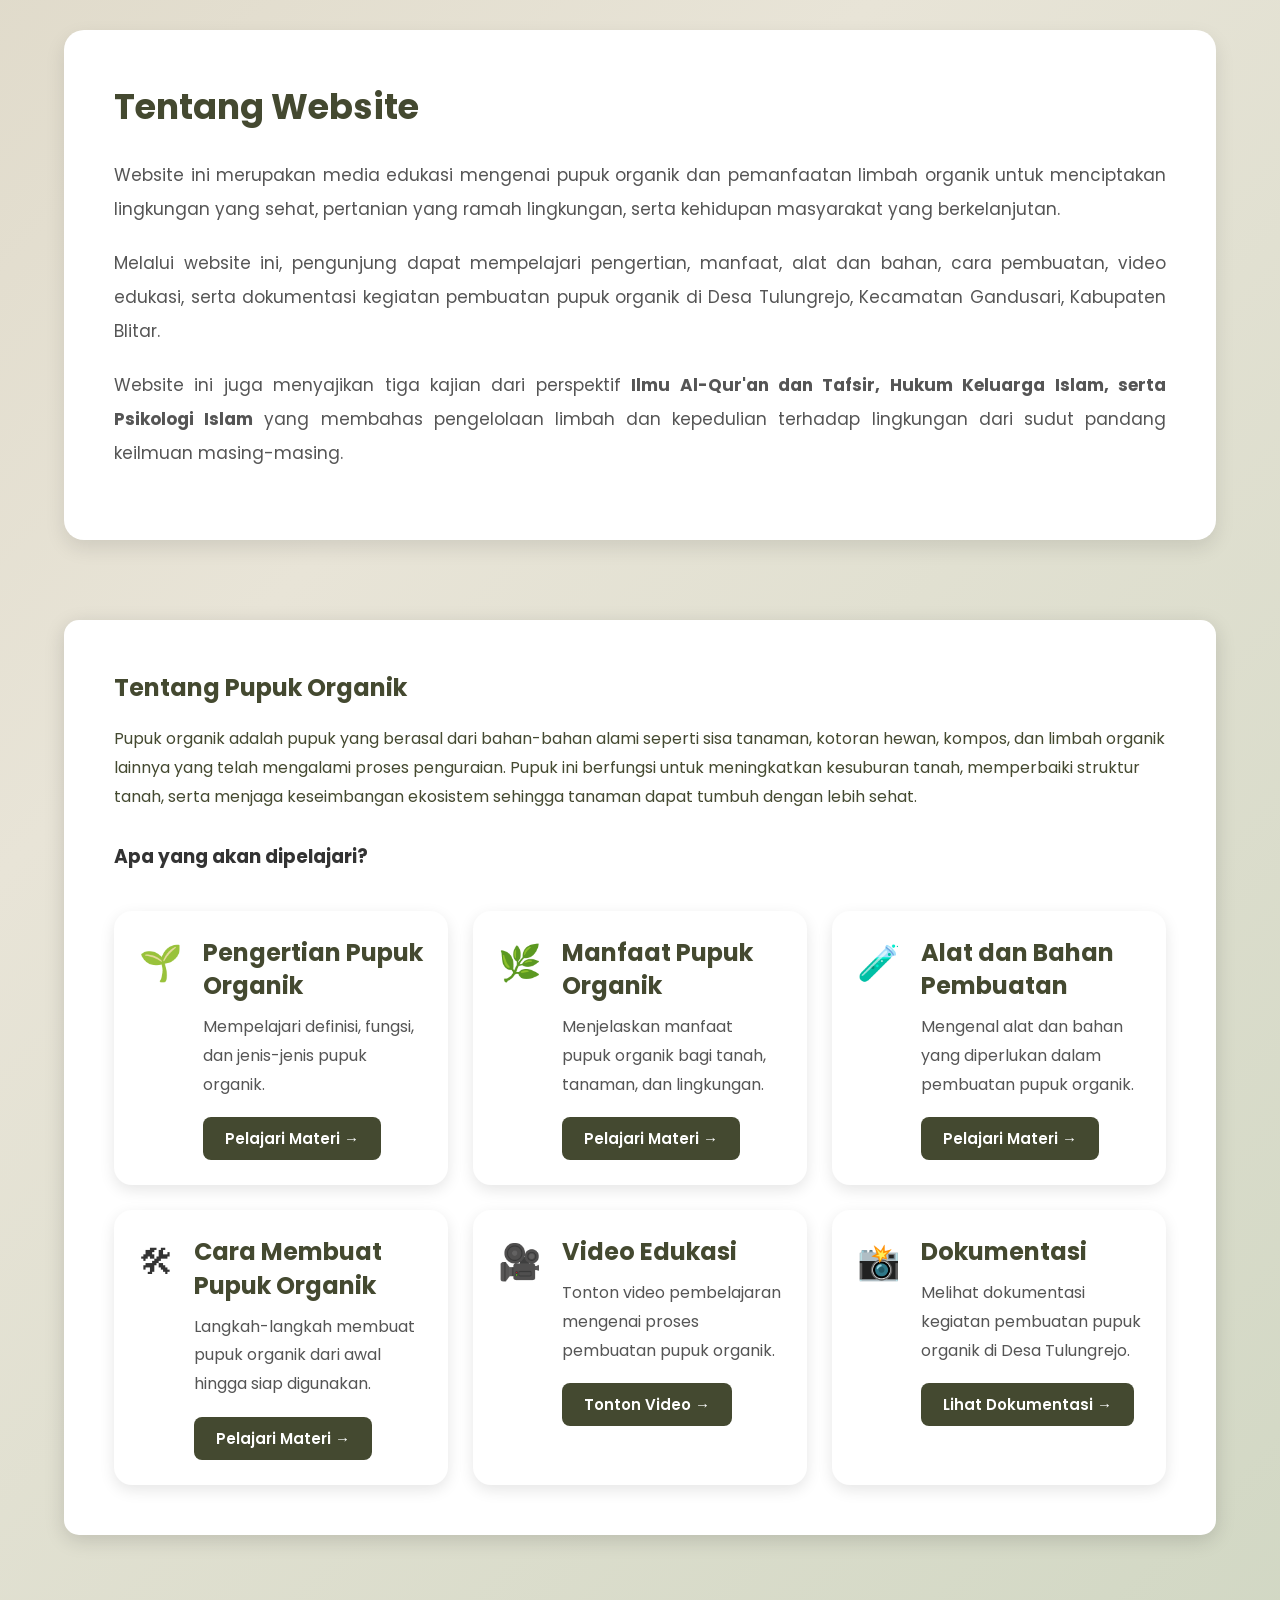
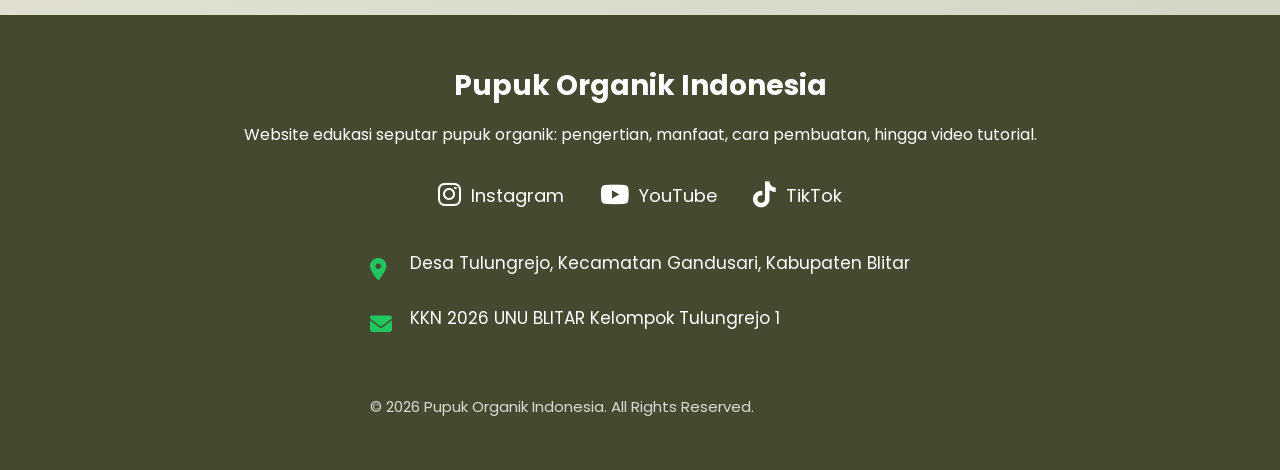
==== commit 33af37d1: "Add files via upload" ====
--- a/index.html
+++ b/index.html
@@ -40,9 +40,6 @@
     <link
         rel="stylesheet"
         href="https://cdnjs.cloudflare.com/ajax/libs/font-awesome/6.5.2/css/all.min.css">
-
-      <link rel="stylesheet"
-          href="style.css">
     
 </head>
 
@@ -593,7 +590,7 @@
 
 
         <!-- YOUTUBE -->
-        <a href="https://www.youtube.com/"
+        <a href="https://youtube.com/@kkn.tulungrejo1202?si=yYd__FeTEp4ROcFp"
            target="_blank"
            rel="noopener noreferrer"
            title="YouTube">
--- a/style.css
+++ b/style.css
@@ -52,7 +52,7 @@
     top: 0;
     z-index: 1000;
 
-    box-shadow: 0 3px 10px rgba(0, 0, 0, .15);
+    box-shadow: none;
 }
 
 
@@ -77,7 +77,7 @@
 
 
 /* =========================================================
-   NAVIGATION
+   NAVIGATION DESKTOP
 ========================================================= */
 
 nav {
@@ -89,9 +89,7 @@
 nav a {
     color: white;
     text-decoration: none;
-
     font-weight: 500;
-
     transition: .3s;
 }
 
@@ -127,48 +125,58 @@
 ========================================================= */
 
 .hero {
-    min-height: 85vh;
+    min-height: 82vh;
 
     background:
         linear-gradient(
-            rgba(68, 73, 48, .75),
-            rgba(68, 73, 48, .75)
+            rgba(68, 73, 48, 0.45),
+            rgba(68, 73, 48, 0.65)
         ),
-        url("image/desa-tulungrejo.jpeg");
+        url("./image/desa-tulungrejo.jpeg");
 
     background-size: cover;
     background-position: center;
+    background-repeat: no-repeat;
 
     display: flex;
     justify-content: center;
-    align-items: center;
+    align-items: flex-start;
 
     text-align: center;
 
     color: white;
 
-    padding: 50px 20px;
+    padding: 130px 20px 80px;
+
+    position: relative;
 }
 
 .hero-text {
+    max-width: 900px;
     width: 100%;
-    max-width: 850px;
+    margin: 0 auto;
 }
 
 .hero h1 {
     font-size: 55px;
-    line-height: 1.25;
-
-    margin-bottom: 20px;
+    line-height: 1.2;
+    margin-bottom: 25px;
+
+    text-shadow:
+        0 4px 12px rgba(0, 0, 0, 0.4);
 }
 
 .hero p {
-    max-width: 700px;
-
-    margin: 0 auto;
-
-    font-size: 20px;
+    max-width: 750px;
+    margin: 0 auto 30px;
+
+    font-size: 19px;
     line-height: 1.8;
+
+    text-align: center;
+
+    text-shadow:
+        0 2px 8px rgba(0, 0, 0, 0.35);
 }
 
 
@@ -179,26 +187,33 @@
 .btn {
     display: inline-block;
 
-    margin-top: 25px;
-
-    padding: 15px 40px;
+    background: #d3cbb6;
+    color: #444930;
+
+    padding: 14px 30px;
+
+    border-radius: 50px;
+
+    text-decoration: none;
+
+    font-weight: 700;
+    font-size: 16px;
+
+    margin-top: 10px;
+
+    transition: all 0.3s ease;
+
+    box-shadow:
+        0 8px 20px rgba(0, 0, 0, 0.2);
+}
+
+.btn:hover {
+    transform: translateY(-3px);
 
     background: white;
-    color: #2563eb;
-
-    text-decoration: none;
-
-    border-radius: 50px;
-
-    font-size: 20px;
-    font-weight: bold;
-
-    transition: .3s;
-}
-
-.btn:hover {
-    background: #2563eb;
-    color: white;
+
+    box-shadow:
+        0 12px 25px rgba(0, 0, 0, 0.25);
 }
 
 
@@ -208,7 +223,6 @@
 
 .search-box {
     padding: 40px;
-
     text-align: center;
 }
 
@@ -225,7 +239,8 @@
 
     outline: none;
 
-    box-shadow: 0 5px 20px rgba(0, 0, 0, .15);
+    box-shadow:
+        0 5px 20px rgba(0, 0, 0, .15);
 
     font-size: 16px;
 }
@@ -237,9 +252,7 @@
 
 .artikel {
     width: 90%;
-
     margin: auto;
-
     padding: 30px 0;
 }
 
@@ -271,7 +284,7 @@
     border-radius: 15px;
 
     box-shadow:
-        0 10px 20px rgba(0, 0, 0, .1);
+        0 10px 20px rgba(0, .1, 0, 0);
 
     overflow: hidden;
 
@@ -314,7 +327,6 @@
 
 .content p {
     line-height: 1.8;
-
     color: #555;
 }
 
@@ -410,13 +422,11 @@
 
 #tentang-pupuk h2 {
     color: #444930;
-
     margin-bottom: 20px;
 }
 
 #tentang-pupuk h3 {
     margin-top: 30px;
-
     color: #333;
 }
 
@@ -426,7 +436,6 @@
 
 #tentang-pupuk ul {
     margin-top: 20px;
-
     padding-left: 25px;
 }
 
@@ -452,9 +461,6 @@
     width: 100%;
 }
 
-
-/* ITEM */
-
 .materi .item {
     display: flex;
 
@@ -491,13 +497,11 @@
 
 .materi .item > span {
     font-size: 35px;
-
     flex-shrink: 0;
 }
 
 .materi .item > div {
     flex: 1;
-
     min-width: 0;
 }
 
@@ -555,1140 +559,6 @@
 
     text-decoration: none !important;
 }
-
-a.btn-materi,
-a.btn-materi:visited,
-a.btn-materi:hover,
-a.btn-materi:active {
-    text-decoration: none !important;
-}
-
-
-/* =========================================================
-   FOOTER
-========================================================= */
-
-footer {
-    margin-top: 80px;
-
-    background: #444930;
-
-    color: white;
-
-    text-align: center;
-
-    padding: 50px 20px;
-}
-
-footer h3 {
-    margin-bottom: 15px;
-
-    font-size: 28px;
-}
-
-
-/* =========================================================
-   SOCIAL MEDIA
-========================================================= */
-
-.social {
-    margin: 35px 0 40px;
-
-    display: flex;
-
-    justify-content: center;
-
-    align-items: center;
-
-    flex-wrap: wrap;
-
-    gap: 20px;
-}
-
-.social a {
-    display: inline-flex;
-
-    align-items: center;
-
-    justify-content: center;
-
-    gap: 10px;
-
-    color: white;
-
-    font-size: 18px;
-
-    margin: 0 8px;
-
-    text-decoration: none;
-
-    transition: .3s;
-
-    cursor: pointer;
-}
-
-.social a i {
-    font-size: 26px;
-}
-
-.social a:hover {
-    color: #22c55e;
-
-    transform: translateY(-4px);
-}
-
-
-/* =========================================================
-   KONTAK / LOKASI / EMAIL
-========================================================= */
-
-.kontak-info {
-    margin-top: 25px;
-    display: flex;
-    flex-direction: column;
-    align-items: flex-start;   
-    width: fit-content;        
-    margin-left: auto;         
-    margin-right: auto;
-    gap: 18px;
-    line-height: 1.7;
-    font-size: 17px;
-}
-
-.kontak-info a {
-    display: flex;
-
-    align-items: flex-start;
-
-    justify-content: center;
-
-    gap: 12px;
-
-    color: white;
-
-    text-decoration: none;
-
-    transition: .3s;
-
-    max-width: 100%;
-
-    text-align: left;
-}
-
-.kontak-info a:hover {
-    color: #22c55e;
-
-    transform: translateY(-2px);
-}
-
-.kontak-info i {
-    color: #22c55e;
-
-    font-size: 22px;
-
-    width: 28px;
-
-    flex-shrink: 0;
-
-    line-height: 1.6;
-
-    margin-top: 2px;
-}
-
-
-/* =========================================================
-   COPYRIGHT
-========================================================= */
-
-.copyright {
-    margin-top: 35px;
-
-    font-size: 15px;
-
-    opacity: .8;
-}
-
-
-/* =========================================================
-   BACK TO TOP
-========================================================= */
-
-#topBtn {
-    position: fixed;
-
-    right: 25px;
-
-    bottom: 25px;
-
-    width: 50px;
-
-    height: 50px;
-
-    border: none;
-
-    border-radius: 50%;
-
-    background: #444930;
-
-    color: white;
-
-    font-size: 22px;
-
-    cursor: pointer;
-
-    display: none;
-
-    box-shadow:
-        0 5px 15px rgba(0, 0, 0, .3);
-
-    z-index: 999;
-}
-
-#topBtn:hover {
-    background: #5d6242;
-}
-
-
-/* =========================================================
-   DARK MODE
-========================================================= */
-
-.dark {
-    background: #111827;
-
-    color: white;
-}
-
-.dark .card {
-    background: #1f2937;
-
-    color: white;
-}
-
-.dark .tentang {
-    background: #1f2937;
-}
-
-.dark .search-box input {
-    background: #374151;
-
-    color: white;
-}
-
-
-/* =========================================================
-   ARTIKEL DETAIL
-========================================================= */
-
-.artikel-detail {
-    width: calc(100% - 40px);
-
-    max-width: 800px;
-
-    margin: 60px auto;
-
-    background: #f9f6ef;
-
-    padding: 50px;
-
-    border-radius: 15px;
-
-    box-shadow:
-        0 10px 25px rgba(0, 0, 0, .1);
-}
-
-.artikel-detail h1 {
-    color: #444930;
-
-    font-size: 34px;
-
-    margin-bottom: 20px;
-}
-
-.artikel-detail h2 {
-    color: #444930;
-
-    font-size: 24px;
-
-    margin-top: 30px;
-
-    margin-bottom: 12px;
-
-    border-left: 5px solid #444930;
-
-    padding-left: 12px;
-}
-
-.artikel-detail p {
-    line-height: 1.9;
-
-    color: #555;
-
-    text-align: justify;
-
-    margin-bottom: 15px;
-}
-
-.artikel-detail ul {
-    padding-left: 25px;
-
-    margin-bottom: 10px;
-}
-
-.artikel-detail ul li {
-    line-height: 1.9;
-
-    color: #555;
-
-    margin-bottom: 6px;
-}
-
-.btn-kembali {
-    display: inline-block;
-
-    margin-top: 30px;
-
-    color: #444930;
-
-    font-weight: 600;
-
-    text-decoration: none;
-
-    transition: .3s;
-}
-
-.btn-kembali:hover {
-    color: #5d6242;
-
-    padding-left: 5px;
-}
-
-
-/* =========================================================
-   TABLET
-========================================================= */
-
-@media (max-width: 900px) {
-
-    header {
-        padding: 15px 5%;
-    }
-
-    .logo {
-        font-size: 24px;
-    }
-
-    .hero h1 {
-        font-size: 42px;
-    }
-
-    .hero p {
-        font-size: 17px;
-    }
-}
-
-
-/* =========================================================
-   HP
-========================================================= */
-
-@media (max-width: 768px) {
-
-    /* -------------------------
-       HEADER HP
-    ------------------------- */
-
-    header {
-        width: 100%;
-
-        padding: 14px 20px;
-
-        min-height: 70px;
-
-        display: flex;
-
-        justify-content: space-between;
-
-        align-items: center;
-
-        position: sticky;
-
-        top: 0;
-
-        z-index: 10000;
-    }
-
-
-    /* LOGO HP */
-
-    .logo {
-        display: flex;
-
-        align-items: center;
-
-        font-size: 22px;
-
-        line-height: 1.2;
-
-        white-space: nowrap;
-    }
-
-    .logo i {
-        font-size: 22px;
-
-        margin-right: 7px;
-    }
-
-
-    /* HAMBURGER HP */
-
-    .menu-toggle {
-        display: flex;
-
-        align-items: center;
-
-        justify-content: center;
-
-        width: 45px;
-
-        height: 45px;
-
-        padding: 0;
-
-        flex-shrink: 0;
-
-        background: transparent;
-
-        border: none;
-
-        color: white;
-
-        font-size: 28px;
-
-        cursor: pointer;
-    }
-
-
-    /* NAV HP */
-
-    header nav {
-        display: none;
-
-        position: absolute;
-
-        top: 100%;
-
-        left: 0;
-
-        width: 100%;
-
-        background: #444930;
-
-        flex-direction: column;
-
-        align-items: center;
-
-        gap: 0;
-
-        padding: 10px 0;
-
-        box-shadow:
-            0 8px 15px rgba(0, 0, 0, .3);
-    }
-
-
-    /* MENU AKTIF */
-
-    header nav.active {
-        display: flex;
-    }
-
-    header nav a {
-        display: block;
-
-        width: 100%;
-
-        padding: 15px 20px;
-
-        color: white;
-
-        text-decoration: none;
-
-        text-align: center;
-
-        font-size: 16px;
-    }
-
-    header nav a:hover {
-        background: rgba(255, 255, 255, .1);
-    }
-
-
-    /* -------------------------
-       HERO HP
-    ------------------------- */
-
-    .hero {
-        min-height: 75vh;
-
-        padding: 50px 20px;
-    }
-
-    .hero-text {
-        width: 100%;
-    }
-
-    .hero h1 {
-        font-size: 32px;
-
-        line-height: 1.3;
-
-        margin-bottom: 20px;
-    }
-
-    .hero p {
-        font-size: 16px;
-
-        line-height: 1.7;
-    }
-
-
-    /* -------------------------
-       BUTTON HERO
-    ------------------------- */
-
-    .btn {
-        font-size: 16px;
-
-        padding: 13px 28px;
-    }
-
-
-    /* -------------------------
-       SEARCH
-    ------------------------- */
-
-    .search-box {
-        padding: 30px 15px;
-    }
-
-    .search-box input {
-        width: 95%;
-
-        font-size: 14px;
-
-        padding: 14px;
-    }
-
-
-    /* -------------------------
-       ARTIKEL
-    ------------------------- */
-
-    .artikel {
-        width: calc(100% - 30px);
-
-        padding: 25px 0;
-    }
-
-    .artikel h2 {
-        font-size: 30px;
-
-        margin-bottom: 30px;
-    }
-
-    .artikel-grid {
-        grid-template-columns: 1fr;
-
-        gap: 25px;
-    }
-
-    .card {
-        border-radius: 18px;
-    }
-
-    .card img {
-        height: 200px;
-    }
-
-    .content {
-        padding: 18px;
-    }
-
-    .content h3 {
-        font-size: 20px;
-
-        line-height: 1.4;
-    }
-
-    .content p {
-        font-size: 15px;
-
-        line-height: 1.7;
-    }
-
-
-    /* -------------------------
-       TENTANG WEBSITE
-    ------------------------- */
-
-    .tentang {
-        width: calc(100% - 30px);
-
-        max-width: 500px;
-
-        margin: 40px auto;
-
-        padding: 35px 25px;
-
-        border-radius: 25px;
-    }
-
-    .tentang h2 {
-        font-size: 30px;
-
-        line-height: 1.3;
-
-        margin-bottom: 25px;
-
-        text-align: center;
-    }
-
-    .tentang p {
-        width: 100%;
-
-        font-size: 16px;
-
-        line-height: 1.8;
-
-        text-align: justify;
-
-        overflow-wrap: break-word;
-    }
-
-
-    /* -------------------------
-       TENTANG PUPUK
-    ------------------------- */
-
-    #tentang-pupuk {
-        width: calc(100% - 30px);
-
-        max-width: 500px;
-
-        margin: 40px auto;
-
-        padding: 35px 25px;
-
-        border-radius: 25px;
-
-        overflow: visible;
-    }
-
-    #tentang-pupuk h2 {
-        text-align: center;
-
-        font-size: 30px;
-
-        line-height: 1.3;
-
-        margin-bottom: 25px;
-    }
-
-    #tentang-pupuk > p {
-        text-align: justify;
-
-        font-size: 16px;
-
-        line-height: 1.8;
-
-        margin-bottom: 35px;
-
-        overflow-wrap: break-word;
-    }
-
-    #tentang-pupuk h3 {
-        text-align: center;
-
-        font-size: 22px;
-
-        line-height: 1.4;
-
-        margin-bottom: 30px;
-    }
-
-
-    /* =====================================================
-       MATERI HP
-    ===================================================== */
-
-    .materi {
-        width: 100%;
-
-        display: flex;
-
-        flex-direction: column;
-
-        align-items: center;
-
-        gap: 22px;
-
-        margin-top: 25px;
-
-        padding: 0;
-    }
-
-    .materi .item {
-        width: 100%;
-
-        max-width: 500px;
-
-        display: flex;
-
-        align-items: flex-start;
-
-        gap: 15px;
-
-        padding: 25px 20px;
-
-        box-sizing: border-box;
-
-        border-radius: 22px;
-
-        background: white;
-    }
-
-    .materi .item > span {
-        flex-shrink: 0;
-
-        font-size: 30px;
-
-        width: 45px;
-
-        text-align: center;
-    }
-
-    .materi .item > div {
-        flex: 1;
-
-        min-width: 0;
-    }
-
-    .materi .item h4 {
-        margin: 0 0 12px;
-
-        font-size: 20px;
-
-        line-height: 1.4;
-
-        color: #444930;
-    }
-
-    .materi .item p {
-        margin: 0;
-
-        font-size: 15px;
-
-        line-height: 1.7;
-
-        color: #555;
-
-        text-align: left;
-
-        overflow-wrap: break-word;
-    }
-
-
-    /* BUTTON MATERI HP */
-
-    .materi .item .btn-materi {
-        display: inline-block;
-
-        margin-top: 18px;
-
-        padding: 12px 20px;
-
-        background: #444930;
-
-        color: white;
-
-        font-size: 14px;
-
-        font-weight: 600;
-
-        line-height: 1.3;
-
-        border: none;
-
-        border-radius: 10px;
-
-        text-decoration: none !important;
-
-        white-space: nowrap;
-
-        cursor: pointer;
-    }
-
-    .materi .item .btn-materi:hover {
-        background: #5b6042;
-
-        color: white;
-
-        text-decoration: none;
-    }
-
-
-    /* -------------------------
-       ARTIKEL DETAIL
-    ------------------------- */
-
-    .artikel-detail {
-        width: calc(100% - 30px);
-
-        max-width: none;
-
-        margin: 25px auto;
-
-        padding: 25px 20px;
-
-        border-radius: 18px;
-    }
-
-    .artikel-detail h1 {
-        font-size: 26px;
-
-        line-height: 1.4;
-    }
-
-    .artikel-detail h2 {
-        font-size: 20px;
-
-        line-height: 1.4;
-    }
-
-    .artikel-detail p,
-    .artikel-detail li {
-        font-size: 15px;
-
-        line-height: 1.8;
-    }
-
-
-    /* =====================================================
-   FOOTER HP
-===================================================== */
-
-footer {
-    padding: 40px 15px;
-    margin-top: 50px;
-}
-
-footer h3 {
-    font-size: 23px;
-    line-height: 1.4;
-}
-
-
-/* SOSMED TETAP SEJAJAR */
-
-.social {
-    display: flex;
-
-    flex-direction: row;
-
-    justify-content: center;
-
-    align-items: center;
-
-    flex-wrap: wrap;
-
-    gap: 22px;
-
-    margin: 30px 0 35px;
-}
-
-.social a {
-    display: inline-flex;
-
-    align-items: center;
-
-    gap: 7px;
-
-    margin: 0;
-
-    font-size: 16px;
-}
-
-.social a i {
-    font-size: 23px;
-}
-
-
-/* LOKASI + EMAIL */
-
-.kontak-info {
-    display: flex;
-    flex-direction: row;
-    justify-content: flex-start;   /* ganti dari center */
-    align-items: center;
-    flex-wrap: wrap;
-    gap: 20px;
-    font-size: 14px;
-
-    width: fit-content;            /* bungkus rapat ke konten terlebar */
-    margin-left: auto;             /* lalu center-kan sebagai satu blok */
-    margin-right: auto;
-}
-
-.kontak-info a {
-    display: inline-flex;
-    align-items: flex-start;
-    justify-content: flex-start;   /* ganti dari center */
-    text-align: left;
-    width: auto;
-    max-width: 100%;
-    font-size: 14px;
-    line-height: 1.6;
-    overflow-wrap: anywhere;
-}
-.kontak-info i {
-    font-size: 20px;
-
-    width: auto;
-
-    flex-shrink: 0;
-
-    margin-top: 2px;
-}
-
-   footer .kontak-info i.fa-envelope {
-    margin-top: 5px !important;   /* naikkan angka ini kalau masih kurang */
-}
-
-
-/* COPYRIGHT */
-
-.copyright {
-    font-size: 12px;
-
-    line-height: 1.6;
-
-    margin-top: 30px;
-}
-
-    /* -------------------------
-       BACK TO TOP
-    ------------------------- */
-
-    #topBtn {
-        right: 15px;
-
-        bottom: 15px;
-
-        width: 45px;
-
-        height: 45px;
-    }
-}
-
-
-/* =========================================================
-   HP KECIL
-========================================================= */
-
-@media (max-width: 480px) {
-
-    header {
-        padding: 13px 16px;
-    }
-
-
-    /* LOGO */
-
-    .logo {
-        font-size: 20px;
-
-        white-space: nowrap;
-    }
-
-    .logo i {
-        font-size: 20px;
-
-        margin-right: 6px;
-    }
-
-
-    /* HAMBURGER */
-
-    .menu-toggle {
-        width: 42px;
-
-        height: 42px;
-
-        font-size: 26px;
-    }
-
-
-    /* HERO */
-
-    .hero {
-        min-height: 75vh;
-
-        padding: 40px 18px;
-    }
-
-    .hero h1 {
-        font-size: 30px;
-
-        line-height: 1.3;
-    }
-
-    .hero p {
-        font-size: 15px;
-
-        line-height: 1.7;
-    }
-
-
-    /* MATERI */
-
-    .materi {
-        gap: 20px;
-    }
-
-    .materi .item {
-        width: 100%;
-
-        padding: 22px 18px;
-
-        gap: 14px;
-
-        border-radius: 20px;
-    }
-
-    .materi .item > span {
-        width: 38px;
-
-        font-size: 28px;
-    }
-
-    .materi .item h4 {
-        font-size: 19px;
-
-        line-height: 1.4;
-
-        margin-bottom: 10px;
-    }
-
-    .materi .item p {
-        font-size: 14px;
-
-        line-height: 1.7;
-    }
-
-    .materi .item .btn-materi {
-        padding: 10px 16px;
-
-        font-size: 13px;
-
-        margin-top: 16px;
-    }
-
-
-    /* TENTANG */
-
-    .tentang {
-        width: calc(100% - 20px);
-
-        padding: 30px 20px;
-    }
-
-    .tentang h2 {
-        font-size: 27px;
-    }
-
-    .tentang p {
-        font-size: 15px;
-    }
-
-
-    /* TENTANG PUPUK */
-
-    #tentang-pupuk {
-        width: calc(100% - 20px);
-
-        padding: 30px 20px;
-    }
-
-    #tentang-pupuk h2 {
-        font-size: 27px;
-    }
-
-    #tentang-pupuk > p {
-        font-size: 15px;
-    }
-
-    #tentang-pupuk h3 {
-        font-size: 20px;
-    }
-
-
-    /* ARTIKEL DETAIL */
-
-    .artikel-detail {
-        width: calc(100% - 20px);
-
-        padding: 25px 18px;
-
-        margin: 25px auto;
-    }
-
-    .artikel-detail h1 {
-        font-size: 25px;
-    }
-
-    .artikel-detail h2 {
-        font-size: 20px;
-    }
-
-    .artikel-detail p {
-        font-size: 15px;
-
-        line-height: 1.8;
-    }
-
-
-    /* FOOTER HP KECIL */
-
-    footer {
-        padding: 35px 15px;
-    }
-
-    footer h3 {
-        font-size: 22px;
-    }
-
-    .social a {
-        font-size: 16px;
-    }
-
-    .social a i {
-        font-size: 23px;
-    }
-
-    .kontak-info a {
-        font-size: 14px;
-    }
-
-    .copyright {
-        font-size: 12px;
-    }
-}
-
-
-/* =========================================================
-   BUTTON MATERI - HILANGKAN GARIS BAWAH
-========================================================= */
 
 a.btn-materi,
 a.btn-materi:visited,
@@ -1698,90 +568,893 @@
     text-decoration: none !important;
 }
 
-/* =========================================================
-   FIX FOOTER SOSMED SEJAJAR
-========================================================= */
-
-footer .social {
-    display: flex !important;
-    flex-direction: row !important;
-    justify-content: center !important;
-    align-items: center !important;
-    flex-wrap: wrap !important;
-    gap: 18px !important;
-    margin: 25px 0 30px !important;
-}
-
-footer .social a {
-    display: inline-flex !important;
-    align-items: center !important;
-    width: auto !important;
-    margin: 0 !important;
-    font-size: 15px !important;
-}
-
-footer .social a i {
-    font-size: 22px !important;
-}
-
-
-/* LOKASI + EMAIL */
-
-footer .kontak-info {
-    display: flex !important;
-    flex-direction: column !important;
-    align-items: flex-start !important;
-    justify-content: center !important;
-    gap: 18px !important;
-    width: fit-content !important;
-    max-width: 90% !important;
-    margin: 0 auto !important;
-}
-
-footer .kontak-info a {
-    display: inline-flex !important;
-    flex-direction: row !important;
-    align-items: flex-start !important;   /* ganti dari flex-start */
-    text-align: left !important;
-    width: auto !important;
-    margin: 0 !important;
-    gap: 12px !important;
-    text-decoration: none !important;
-    line-height: 1.5 !important;
-}
-
-footer .kontak-info i {
-    display: inline-flex !important;
-    align-items: center !important;
-    justify-content: center !important;
-    width: 24px !important;
-    height: 1.5em !important;
-    flex-shrink: 0 !important;
-    font-size: 20px !important;
-    margin-top: 0 !important;   /* hapus offset manual */
-}
-
-footer .kontak-info i.fa-envelope {
-    margin-top: 0px !important;
-}
-
-
-/* HP */
+
+/* =========================================================
+   FOOTER
+========================================================= */
+
+footer {
+    margin-top: 80px;
+
+    background: #444930;
+
+    color: white;
+
+    text-align: center;
+
+    padding: 50px 20px;
+}
+
+footer h3 {
+    margin-bottom: 15px;
+
+    font-size: 28px;
+}
+
+
+/* =========================================================
+   SOCIAL MEDIA
+========================================================= */
+
+.social {
+    margin: 35px 0 40px;
+
+    display: flex;
+
+    justify-content: center;
+
+    align-items: center;
+
+    flex-wrap: wrap;
+
+    gap: 20px;
+}
+
+.social a {
+    display: inline-flex;
+
+    align-items: center;
+
+    justify-content: center;
+
+    gap: 10px;
+
+    color: white;
+
+    font-size: 18px;
+
+    margin: 0 8px;
+
+    text-decoration: none;
+
+    transition: .3s;
+
+    cursor: pointer;
+}
+
+.social a i {
+    font-size: 26px;
+}
+
+.social a:hover {
+    color: #22c55e;
+    transform: translateY(-4px);
+}
+
+
+/* =========================================================
+   KONTAK / LOKASI / EMAIL
+========================================================= */
+
+.kontak-info {
+    margin-top: 25px;
+
+    display: flex;
+
+    flex-direction: column;
+
+    align-items: flex-start;
+
+    width: fit-content;
+
+    margin-left: auto;
+    margin-right: auto;
+
+    gap: 18px;
+
+    line-height: 1.7;
+
+    font-size: 17px;
+}
+
+.kontak-info a {
+    display: flex;
+
+    align-items: flex-start;
+
+    justify-content: center;
+
+    gap: 12px;
+
+    color: white;
+
+    text-decoration: none;
+
+    transition: .3s;
+
+    max-width: 100%;
+
+    text-align: left;
+}
+
+.kontak-info a:hover {
+    color: #22c55e;
+    transform: translateY(-2px);
+}
+
+.kontak-info i {
+    color: #22c55e;
+
+    font-size: 22px;
+
+    width: 28px;
+
+    flex-shrink: 0;
+
+    line-height: 1.6;
+
+    margin-top: 2px;
+}
+
+
+/* =========================================================
+   COPYRIGHT
+========================================================= */
+
+.copyright {
+    margin-top: 35px;
+
+    font-size: 15px;
+
+    opacity: .8;
+}
+
+
+/* =========================================================
+   BACK TO TOP
+========================================================= */
+
+#topBtn {
+    position: fixed;
+
+    right: 25px;
+    bottom: 25px;
+
+    width: 50px;
+    height: 50px;
+
+    border: none;
+
+    border-radius: 50%;
+
+    background: #444930;
+
+    color: white;
+
+    font-size: 22px;
+
+    cursor: pointer;
+
+    display: none;
+
+    box-shadow:
+        0 5px 15px rgba(0, 0, 0, .3);
+
+    z-index: 999;
+}
+
+#topBtn:hover {
+    background: #5d6242;
+}
+
+
+/* =========================================================
+   DARK MODE
+========================================================= */
+
+.dark {
+    background: #111827;
+    color: white;
+}
+
+.dark .card {
+    background: #1f2937;
+    color: white;
+}
+
+.dark .tentang {
+    background: #1f2937;
+}
+
+.dark .search-box input {
+    background: #374151;
+    color: white;
+}
+
+
+/* =========================================================
+   ARTIKEL DETAIL
+========================================================= */
+
+.artikel-detail {
+    width: calc(100% - 40px);
+
+    max-width: 800px;
+
+    margin: 60px auto;
+
+    background: #f9f6ef;
+
+    padding: 50px;
+
+    border-radius: 15px;
+
+    box-shadow:
+        0 10px 25px rgba(0, 0, 0, .1);
+}
+
+.artikel-detail h1 {
+    color: #444930;
+
+    font-size: 34px;
+
+    margin-bottom: 20px;
+}
+
+.artikel-detail h2 {
+    color: #444930;
+
+    font-size: 24px;
+
+    margin-top: 30px;
+
+    margin-bottom: 12px;
+
+    border-left: 5px solid #444930;
+
+    padding-left: 12px;
+}
+
+.artikel-detail p {
+    line-height: 1.9;
+
+    color: #555;
+
+    text-align: justify;
+
+    margin-bottom: 15px;
+}
+
+.artikel-detail ul {
+    padding-left: 25px;
+    margin-bottom: 10px;
+}
+
+.artikel-detail ul li {
+    line-height: 1.9;
+
+    color: #555;
+
+    margin-bottom: 6px;
+}
+
+.btn-kembali {
+    display: inline-block;
+
+    margin-top: 30px;
+
+    color: #444930;
+
+    font-weight: 600;
+
+    text-decoration: none;
+
+    transition: .3s;
+}
+
+.btn-kembali:hover {
+    color: #5d6242;
+    padding-left: 5px;
+}
+
+
+/* =========================================================
+   TABLET
+========================================================= */
+
+@media (max-width: 900px) {
+
+    header {
+        padding: 15px 5%;
+    }
+
+    .logo {
+        font-size: 24px;
+    }
+
+    .hero h1 {
+        font-size: 42px;
+    }
+
+    .hero p {
+        font-size: 17px;
+    }
+}
+
+
+/* =========================================================
+   HP
+========================================================= */
 
 @media (max-width: 768px) {
 
+    /* =====================================================
+       HEADER HP
+    ===================================================== */
+
+    header {
+        width: 100%;
+
+        min-height: 70px;
+
+        padding: 14px 20px;
+
+        display: flex;
+
+        justify-content: space-between;
+
+        align-items: center;
+
+        position: sticky;
+
+        top: 0;
+
+        z-index: 10000;
+
+        margin: 0;
+        border: 0;
+        box-shadow: none;
+    }
+
+
+    /* LOGO */
+
+    .logo {
+        display: flex;
+
+        align-items: center;
+
+        font-size: 22px;
+
+        line-height: 1.2;
+
+        white-space: nowrap;
+    }
+
+    .logo i {
+        font-size: 22px;
+
+        margin-right: 7px;
+    }
+
+
+    /* =====================================================
+       HAMBURGER
+    ===================================================== */
+
+    .menu-toggle {
+        display: flex;
+
+        align-items: center;
+        justify-content: center;
+
+        width: 45px;
+        height: 45px;
+
+        padding: 0;
+
+        flex-shrink: 0;
+
+        background: transparent;
+
+        border: none;
+
+        color: white;
+
+        font-size: 28px;
+
+        cursor: pointer;
+
+        z-index: 2000;
+    }
+
+
+    /* =====================================================
+       NAV MOBILE
+    ===================================================== */
+
+    header nav {
+        display: none;
+
+        position: absolute;
+
+        top: 100%;
+        left: 0;
+
+        width: 100%;
+
+        background: #444930;
+
+        flex-direction: column;
+
+        align-items: center;
+
+        gap: 0;
+
+        padding: 10px 0;
+
+        box-shadow:
+            0 8px 15px rgba(0, 0, 0, .3);
+    }
+
+    header nav.active {
+        display: flex;
+    }
+
+    header nav a {
+        display: block;
+
+        width: 100%;
+
+        padding: 15px 20px;
+
+        color: white;
+
+        text-decoration: none;
+
+        text-align: center;
+
+        font-size: 16px;
+    }
+
+    header nav a:hover {
+        background: rgba(255, 255, 255, .1);
+    }
+
+
+    /* =====================================================
+       HERO HP
+    ===================================================== */
+
+.hero {
+    min-height: 78vh;
+
+    margin-top: 0;
+
+    border: none;
+
+    padding: 70px 20px 60px;
+
+    display: flex;
+
+    align-items: center;
+
+    justify-content: center;
+
+    text-align: center;
+
+    color: white;
+
+    background-image:
+        linear-gradient(
+            rgba(68, 73, 48, 0.45),
+            rgba(68, 73, 48, 0.65)
+        ),
+        url("./image/desa-tulungrejo.jpeg");
+
+    background-size: cover;
+
+    background-position: center center;
+
+    background-repeat: no-repeat;
+}
+
+    .hero-text {
+        width: 100%;
+
+        max-width: 100%;
+
+        margin: 0 auto;
+    }
+
+    .hero h1 {
+        font-size: 32px;
+
+        line-height: 1.25;
+
+        margin-bottom: 20px;
+
+        text-shadow:
+            0 3px 10px rgba(0, 0, 0, 0.45);
+    }
+
+    .hero p {
+        max-width: 100%;
+
+        font-size: 15px;
+
+        line-height: 1.7;
+
+        margin: 0 auto 25px;
+
+        text-align: center;
+
+        text-shadow:
+            0 2px 8px rgba(0, 0, 0, 0.4);
+    }
+
+    .btn {
+        font-size: 15px;
+
+        padding: 13px 25px;
+    }
+
+
+    /* =====================================================
+       SEARCH
+    ===================================================== */
+
+    .search-box {
+        padding: 30px 15px;
+    }
+
+    .search-box input {
+        width: 95%;
+
+        font-size: 14px;
+
+        padding: 14px;
+    }
+
+
+    /* =====================================================
+       ARTIKEL
+    ===================================================== */
+
+    .artikel {
+        width: calc(100% - 30px);
+
+        padding: 25px 0;
+    }
+
+    .artikel h2 {
+        font-size: 30px;
+
+        margin-bottom: 30px;
+    }
+
+    .artikel-grid {
+        grid-template-columns: 1fr;
+
+        gap: 25px;
+    }
+
+    .card {
+        border-radius: 18px;
+    }
+
+    .card img {
+        height: 200px;
+    }
+
+    .content {
+        padding: 18px;
+    }
+
+    .content h3 {
+        font-size: 20px;
+
+        line-height: 1.4;
+    }
+
+    .content p {
+        font-size: 15px;
+
+        line-height: 1.7;
+    }
+
+
+    /* =====================================================
+       TENTANG WEBSITE
+    ===================================================== */
+
+    .tentang {
+        width: calc(100% - 30px);
+
+        max-width: 500px;
+
+        margin: 40px auto;
+
+        padding: 35px 25px;
+
+        border-radius: 25px;
+    }
+
+    .tentang h2 {
+        font-size: 30px;
+
+        line-height: 1.3;
+
+        margin-bottom: 25px;
+
+        text-align: center;
+    }
+
+    .tentang p {
+        width: 100%;
+
+        font-size: 16px;
+
+        line-height: 1.8;
+
+        text-align: justify;
+
+        overflow-wrap: break-word;
+    }
+
+
+    /* =====================================================
+       TENTANG PUPUK
+    ===================================================== */
+
+    #tentang-pupuk {
+        width: calc(100% - 30px);
+
+        max-width: 500px;
+
+        margin: 40px auto;
+
+        padding: 35px 25px;
+
+        border-radius: 25px;
+    }
+
+    #tentang-pupuk h2 {
+        text-align: center;
+
+        font-size: 30px;
+
+        line-height: 1.3;
+
+        margin-bottom: 25px;
+    }
+
+    #tentang-pupuk > p {
+        text-align: justify;
+
+        font-size: 16px;
+
+        line-height: 1.8;
+
+        margin-bottom: 35px;
+
+        overflow-wrap: break-word;
+    }
+
+    #tentang-pupuk h3 {
+        text-align: center;
+
+        font-size: 22px;
+
+        line-height: 1.4;
+
+        margin-bottom: 30px;
+    }
+
+
+    /* =====================================================
+       MATERI HP
+    ===================================================== */
+
+    .materi {
+        width: 100%;
+
+        display: flex;
+
+        flex-direction: column;
+
+        align-items: center;
+
+        gap: 22px;
+
+        margin-top: 25px;
+
+        padding: 0;
+    }
+
+    .materi .item {
+        width: 100%;
+
+        max-width: 500px;
+
+        display: flex;
+
+        align-items: flex-start;
+
+        gap: 15px;
+
+        padding: 25px 20px;
+
+        border-radius: 22px;
+
+        background: white;
+    }
+
+    .materi .item > span {
+        flex-shrink: 0;
+
+        font-size: 30px;
+
+        width: 45px;
+
+        text-align: center;
+    }
+
+    .materi .item > div {
+        flex: 1;
+
+        min-width: 0;
+    }
+
+    .materi .item h4 {
+        margin: 0 0 12px;
+
+        font-size: 20px;
+
+        line-height: 1.4;
+
+        color: #444930;
+    }
+
+    .materi .item p {
+        margin: 0;
+
+        font-size: 15px;
+
+        line-height: 1.7;
+
+        color: #555;
+
+        text-align: left;
+
+        overflow-wrap: break-word;
+    }
+
+    .materi .item .btn-materi {
+        display: inline-block;
+
+        margin-top: 18px;
+
+        padding: 12px 20px;
+
+        background: #444930;
+
+        color: white;
+
+        font-size: 14px;
+
+        font-weight: 600;
+
+        line-height: 1.3;
+
+        border: none;
+
+        border-radius: 10px;
+
+        text-decoration: none !important;
+
+        white-space: nowrap;
+
+        cursor: pointer;
+    }
+
+    .materi .item .btn-materi:hover {
+        background: #5b6042;
+
+        color: white;
+    }
+
+
+    /* =====================================================
+       ARTIKEL DETAIL
+    ===================================================== */
+
+    .artikel-detail {
+        width: calc(100% - 30px);
+
+        max-width: none;
+
+        margin: 25px auto;
+
+        padding: 25px 20px;
+
+        border-radius: 18px;
+    }
+
+    .artikel-detail h1 {
+        font-size: 26px;
+
+        line-height: 1.4;
+    }
+
+    .artikel-detail h2 {
+        font-size: 20px;
+
+        line-height: 1.4;
+    }
+
+    .artikel-detail p,
+    .artikel-detail li {
+        font-size: 15px;
+
+        line-height: 1.8;
+    }
+
+
+    /* =====================================================
+       FOOTER HP
+    ===================================================== */
+
+    footer {
+        padding: 40px 15px;
+
+        margin-top: 50px;
+    }
+
+    footer h3 {
+        font-size: 23px;
+
+        line-height: 1.4;
+    }
+
+
+    /* SOCIAL MEDIA */
+
     footer .social {
-        display: flex !important;
-        flex-direction: row !important;
-        justify-content: center !important;
-        align-items: center !important;
-        flex-wrap: wrap !important;
-        gap: 18px !important;
+        display: flex;
+
+        flex-direction: row;
+
+        justify-content: center;
+
+        align-items: center;
+
+        flex-wrap: wrap;
+
+        gap: 18px;
+
+        margin: 25px 0 30px;
     }
 
     footer .social a {
-        width: auto !important;
-        margin: 0 !important;
+        display: inline-flex;
+
+        align-items: center;
+
+        width: auto;
+
+        margin: 0;
+
         font-size: 15px;
     }
 
@@ -1789,11 +1462,326 @@
         font-size: 22px;
     }
 
-}
-
-/* =========================================
-   BACKGROUND HALAMAN DOKUMENTASI
-========================================= */
+
+    /* KONTAK */
+
+    footer .kontak-info {
+        display: flex;
+
+        flex-direction: column;
+
+        align-items: flex-start;
+
+        justify-content: center;
+
+        gap: 18px;
+
+        width: fit-content;
+
+        max-width: 90%;
+
+        margin: 0 auto;
+    }
+
+    footer .kontak-info a {
+        display: inline-flex;
+
+        flex-direction: row;
+
+        align-items: flex-start;
+
+        justify-content: flex-start;
+
+        text-align: left;
+
+        width: auto;
+
+        max-width: 100%;
+
+        margin: 0;
+
+        gap: 12px;
+
+        font-size: 14px;
+
+        line-height: 1.5;
+
+        text-decoration: none;
+
+        overflow-wrap: anywhere;
+    }
+
+    footer .kontak-info i {
+        display: inline-flex;
+
+        align-items: center;
+
+        justify-content: center;
+
+        width: 24px;
+
+        height: 1.5em;
+
+        flex-shrink: 0;
+
+        font-size: 20px;
+
+        margin-top: 0;
+    }
+
+    footer .kontak-info i.fa-envelope {
+        margin-top: 0;
+    }
+
+
+    /* COPYRIGHT */
+
+    .copyright {
+        font-size: 12px;
+
+        line-height: 1.6;
+
+        margin-top: 30px;
+    }
+
+
+    /* BACK TO TOP */
+
+    #topBtn {
+        right: 15px;
+
+        bottom: 15px;
+
+        width: 45px;
+
+        height: 45px;
+    }
+}
+
+
+/* =========================================================
+   HP KECIL
+========================================================= */
+
+@media (max-width: 480px) {
+
+    header {
+    height: 70px;
+    min-height: 70px;
+    padding: 13px 16px;
+    margin: 0;
+    border: 0;
+    box-shadow: none;
+}
+
+
+    /* LOGO */
+
+    .logo {
+        font-size: 20px;
+    }
+
+    .logo i {
+        font-size: 20px;
+
+        margin-right: 6px;
+    }
+
+
+    /* HAMBURGER */
+
+    .menu-toggle {
+        width: 42px;
+
+        height: 42px;
+
+        font-size: 26px;
+    }
+
+
+    /* HERO */
+
+   .hero {
+    min-height: 78vh;
+
+    padding: 80px 18px 60px;
+
+    background-image:
+        linear-gradient(
+            rgba(68, 73, 48, 0.45),
+            rgba(68, 73, 48, 0.65)
+        ),
+        url("./image/desa-tulungrejo.jpeg");
+
+    background-position: center center;
+
+    background-size: cover;
+
+    background-repeat: no-repeat;
+
+    display: flex;
+
+    align-items: center;
+
+    justify-content: center;
+}
+
+    .hero h1 {
+        font-size: 30px;
+
+        line-height: 1.25;
+
+        margin-bottom: 18px;
+    }
+
+    .hero p {
+        font-size: 15px;
+
+        line-height: 1.7;
+
+        margin-bottom: 25px;
+    }
+
+
+    /* MATERI */
+
+    .materi {
+        gap: 20px;
+    }
+
+    .materi .item {
+        width: 100%;
+
+        padding: 22px 18px;
+
+        gap: 14px;
+
+        border-radius: 20px;
+    }
+
+    .materi .item > span {
+        width: 38px;
+
+        font-size: 28px;
+    }
+
+    .materi .item h4 {
+        font-size: 19px;
+
+        line-height: 1.4;
+
+        margin-bottom: 10px;
+    }
+
+    .materi .item p {
+        font-size: 14px;
+
+        line-height: 1.7;
+    }
+
+    .materi .item .btn-materi {
+        padding: 10px 16px;
+
+        font-size: 13px;
+
+        margin-top: 16px;
+    }
+
+
+    /* TENTANG */
+
+    .tentang {
+        width: calc(100% - 20px);
+
+        padding: 30px 20px;
+    }
+
+    .tentang h2 {
+        font-size: 27px;
+    }
+
+    .tentang p {
+        font-size: 15px;
+    }
+
+
+    /* TENTANG PUPUK */
+
+    #tentang-pupuk {
+        width: calc(100% - 20px);
+
+        padding: 30px 20px;
+    }
+
+    #tentang-pupuk h2 {
+        font-size: 27px;
+    }
+
+    #tentang-pupuk > p {
+        font-size: 15px;
+    }
+
+    #tentang-pupuk h3 {
+        font-size: 20px;
+    }
+
+
+    /* ARTIKEL DETAIL */
+
+    .artikel-detail {
+        width: calc(100% - 20px);
+
+        padding: 25px 18px;
+
+        margin: 25px auto;
+    }
+
+    .artikel-detail h1 {
+        font-size: 25px;
+    }
+
+    .artikel-detail h2 {
+        font-size: 20px;
+    }
+
+    .artikel-detail p {
+        font-size: 15px;
+
+        line-height: 1.8;
+    }
+
+
+    /* FOOTER HP KECIL */
+
+    footer {
+        padding: 35px 15px;
+    }
+
+    footer h3 {
+        font-size: 22px;
+    }
+
+    footer .social a {
+        font-size: 16px;
+    }
+
+    footer .social a i {
+        font-size: 23px;
+    }
+
+    footer .kontak-info a {
+        font-size: 14px;
+    }
+
+    .copyright {
+        font-size: 12px;
+    }
+}
+
+
+/* =========================================================
+   BACKGROUND HALAMAN
+========================================================= */
 
 html,
 body {
@@ -1807,4 +1795,15 @@
     min-height: 100%;
 }
 
-
+.video {
+    width: 100%;
+    max-width: 800px;
+    margin: 20px auto;
+}
+
+.video video {
+    width: 100%;
+    height: auto;
+    display: block;
+    border-radius: 10px;
+}
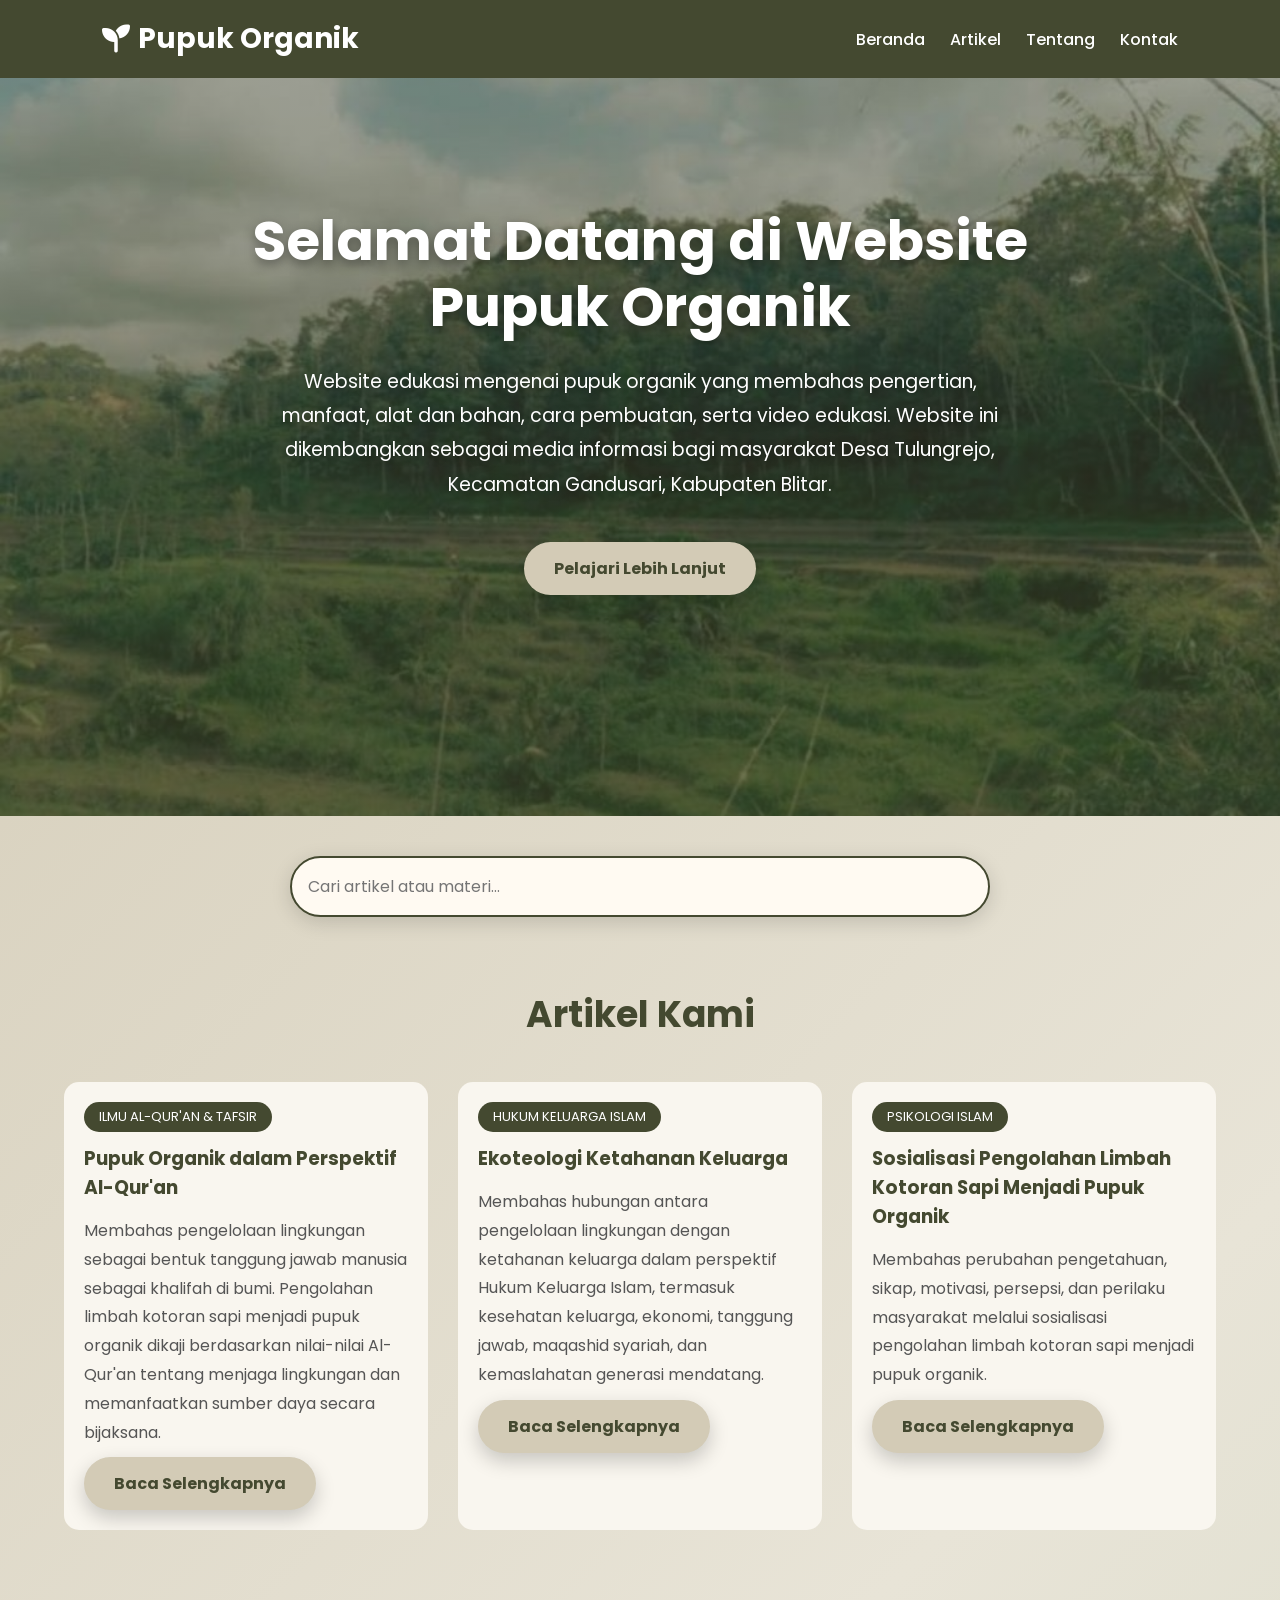
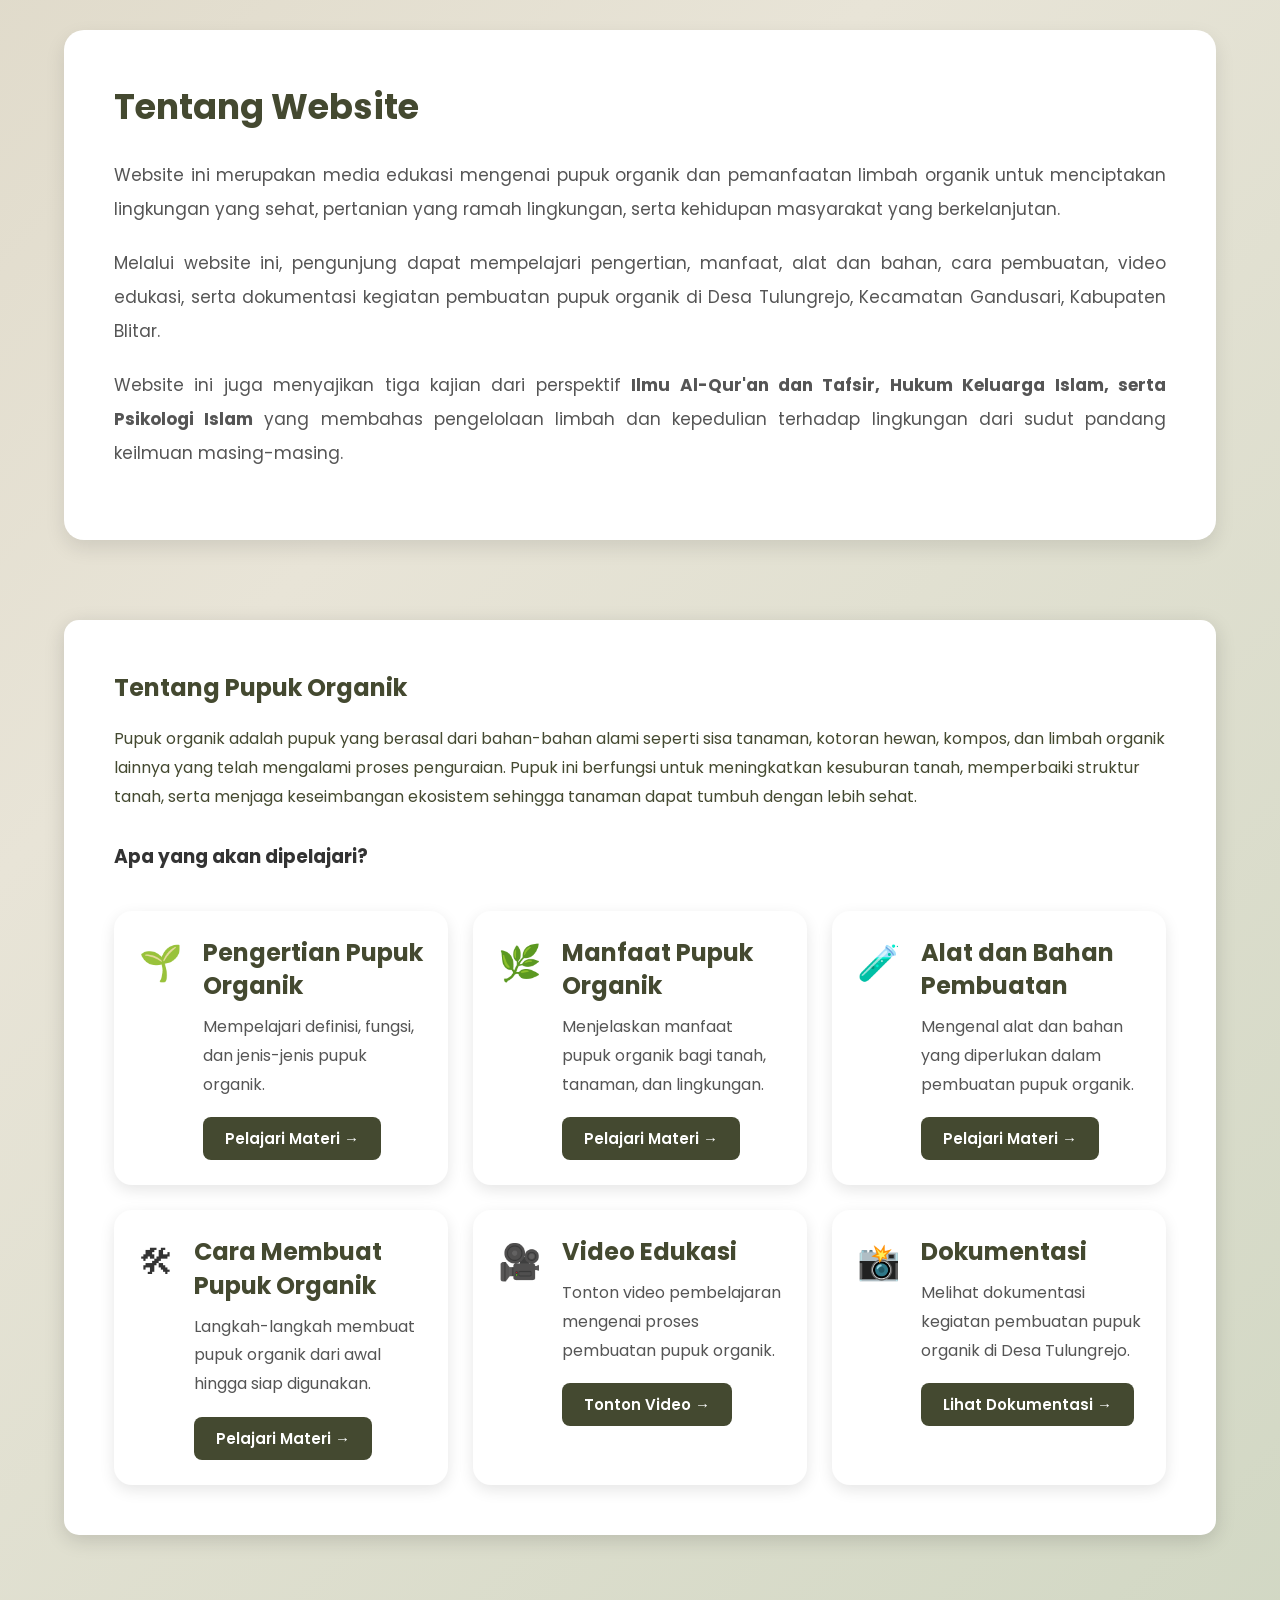
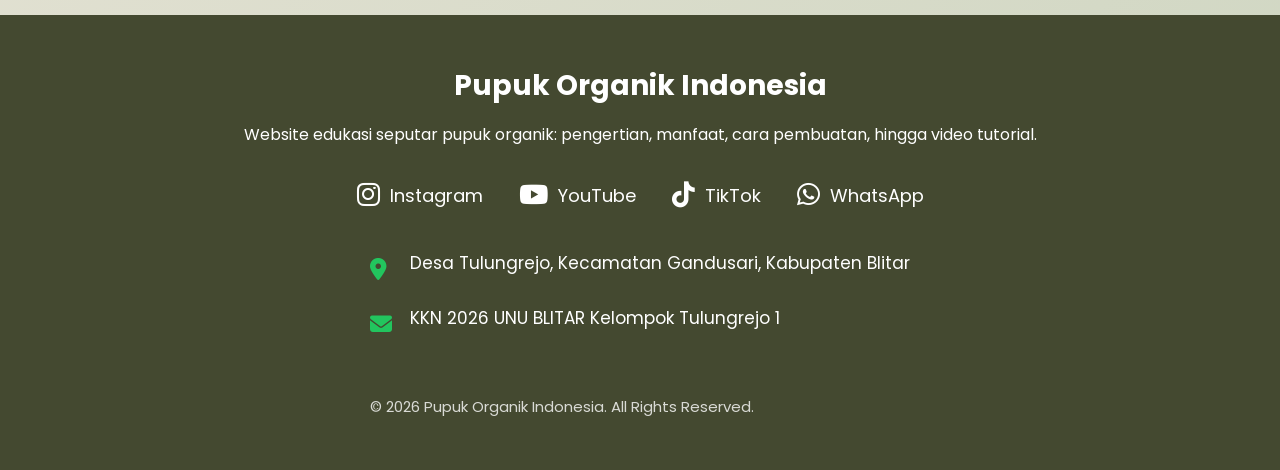
==== commit c324adef: "Add files via upload" ====
--- a/index.html
+++ b/index.html
@@ -613,6 +613,19 @@
             <span>TikTok</span>
 
         </a>
+         
+
+        <!--WHATSAAP-->
+        <a href="https://wa.me/6285129846787"
+           target="_blank"
+           rel="noopener noreferrer"
+           title="WhatsApp">
+
+            <i class="fab fa-whatsapp"></i>
+
+            <span>WhatsApp</span>
+            
+        </a>
 
     </div>
 
--- a/style.css
+++ b/style.css
@@ -1805,5 +1805,5 @@
     width: 100%;
     height: auto;
     display: block;
-    border-radius: 10px;
-}
+    border-radius:ghhv 10px;
+}
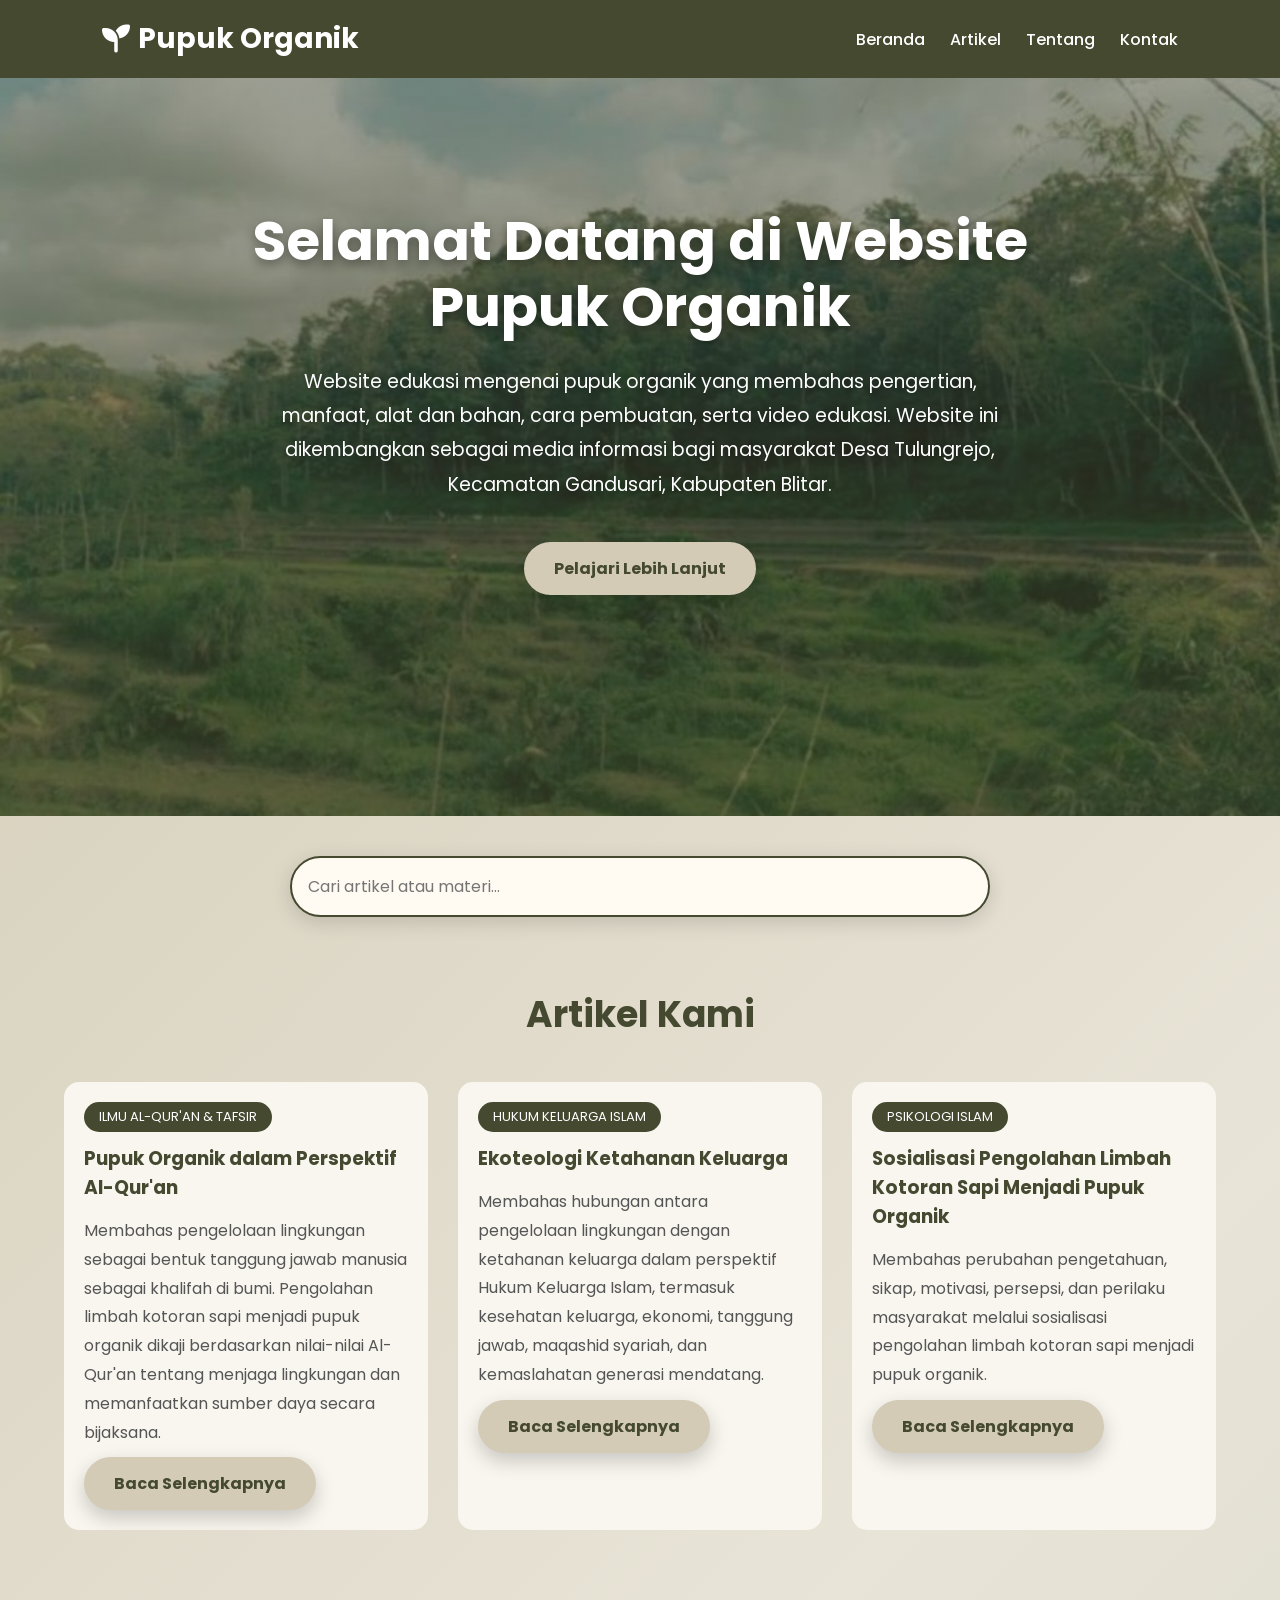
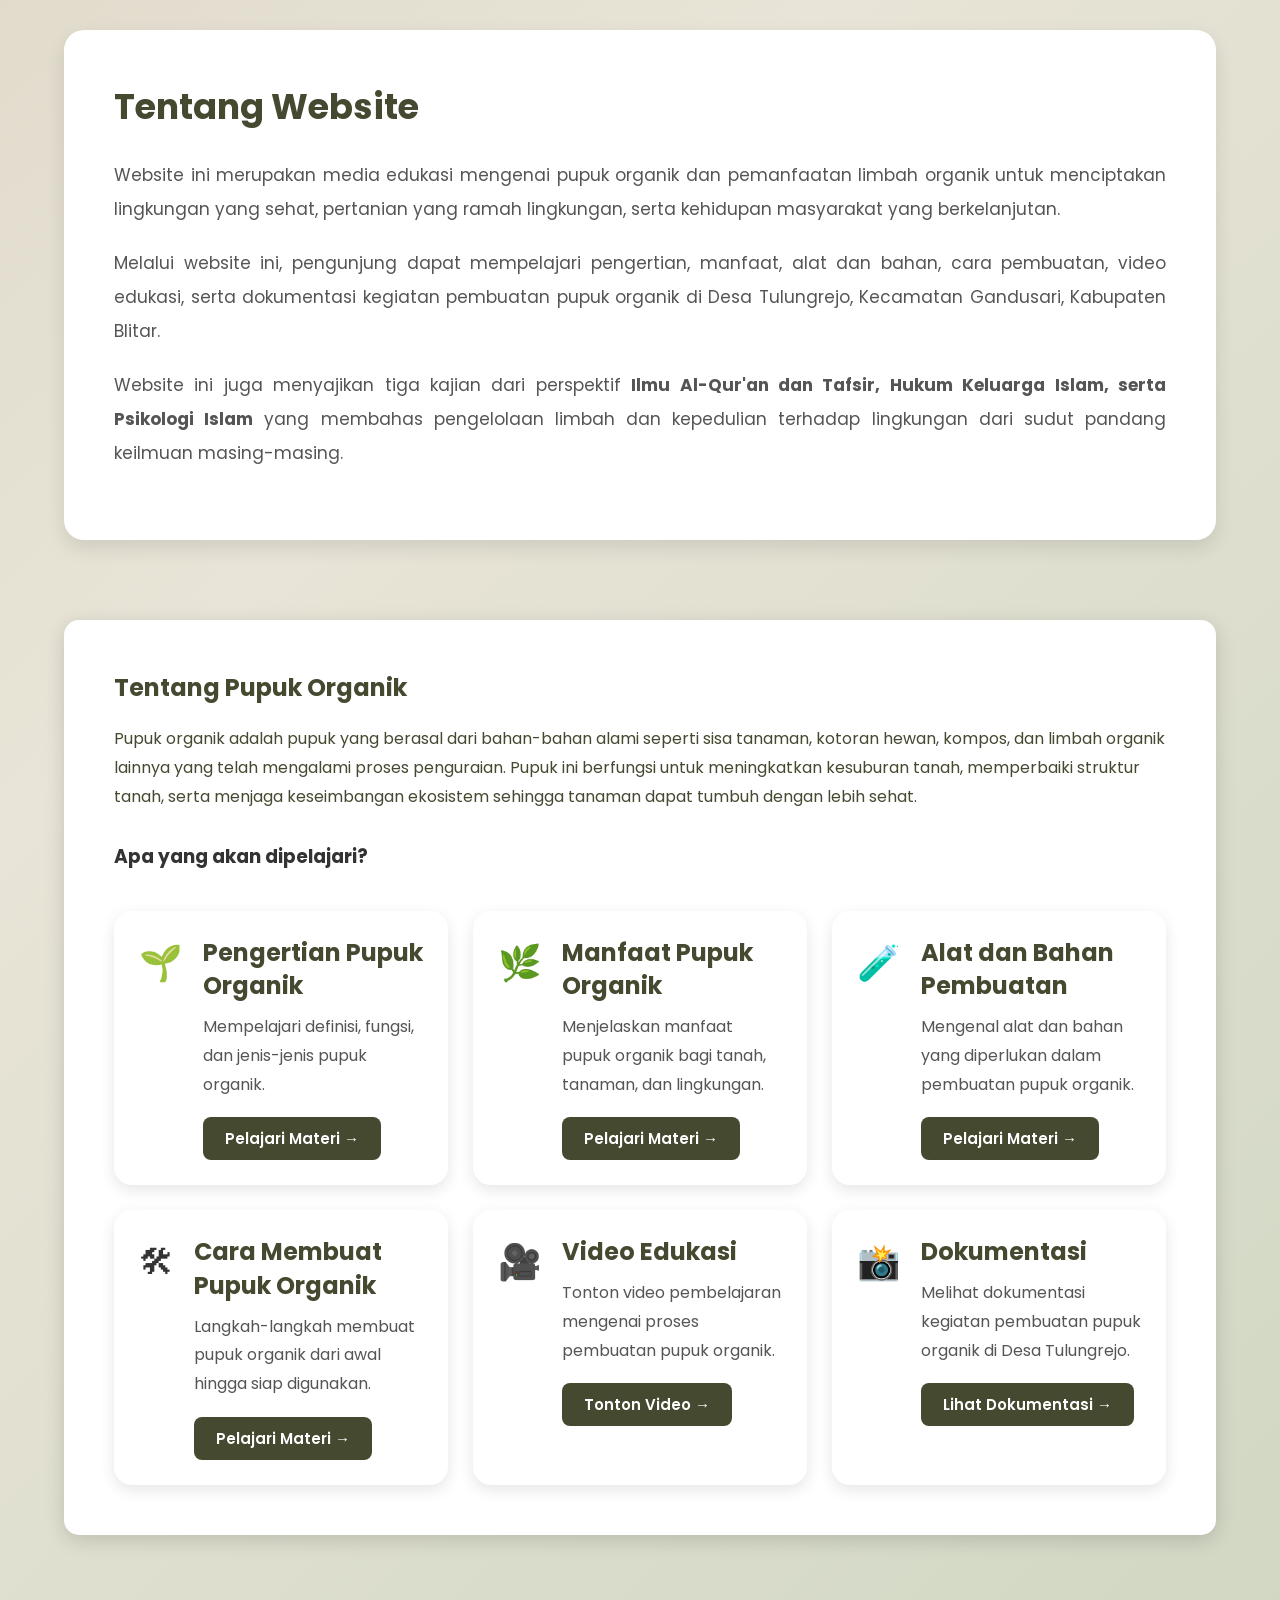
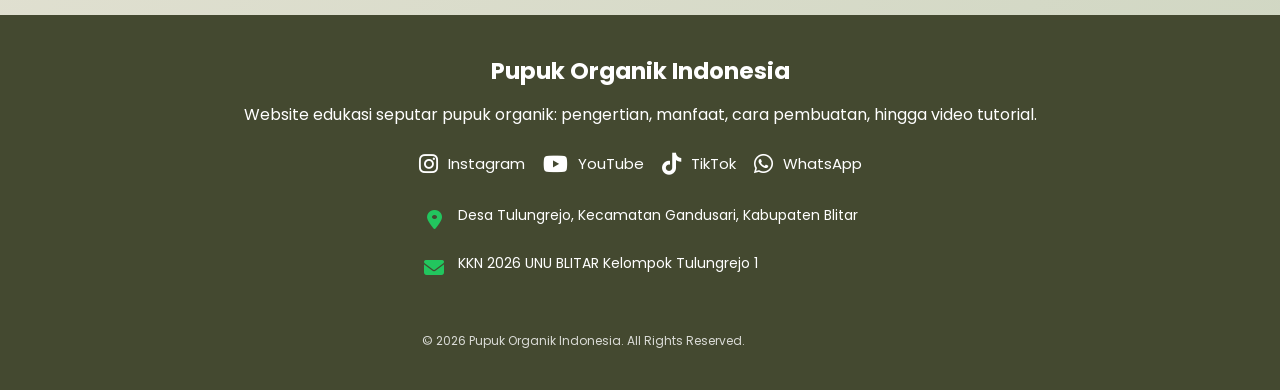
==== commit a629db87: "Add files via upload" ====
--- a/index.html
+++ b/index.html
@@ -613,7 +613,7 @@
             <span>TikTok</span>
 
         </a>
-         
+          
 
         <!--WHATSAAP-->
         <a href="https://wa.me/6285129846787"
@@ -624,7 +624,7 @@
             <i class="fab fa-whatsapp"></i>
 
             <span>WhatsApp</span>
-            
+
         </a>
 
     </div>
--- a/style.css
+++ b/style.css
@@ -1137,11 +1137,14 @@
         padding: 25px 0;
     }
 
-    .artikel h2 {
-        font-size: 30px;
-
-        margin-bottom: 30px;
-    }
+   .artikel-detail h2 {
+    color: #444930;
+    font-size: 28px;
+    margin-top: 35px;
+    margin-bottom: 15px;
+    padding-left: 0;
+    border-left: none;
+}
 
     .artikel-grid {
         grid-template-columns: 1fr;
@@ -1392,15 +1395,21 @@
     }
 
     .artikel-detail h1 {
-        font-size: 26px;
-
-        line-height: 1.4;
-    }
-
-    .artikel-detail h2 {
-        font-size: 20px;
-
-        line-height: 1.4;
+        font-size: 30px;
+        color: #444930;
+        margin-bottom: 15px;
+        padding-left: 0;
+        border-left: none;
+    }
+
+   .artikel-detail h2 {
+    color: #444930;
+    font-size: 28px;
+    margin-top: 35px;
+    margin-bottom: 15px;
+    padding-left: 0;
+    border-left: none;
+}
     }
 
     .artikel-detail p,
@@ -1556,7 +1565,7 @@
 
         height: 45px;
     }
-}
+
 
 
 /* =========================================================
@@ -1807,3 +1816,96 @@
     display: block;
     border-radius:ghhv 10px;
 }
+/* ================================
+   RESPONSIVE SOSIAL MEDIA - HP
+================================ */
+
+@media (max-width: 768px) {
+
+    .social-links {
+        display: flex;
+        flex-wrap: wrap;
+        justify-content: center;
+        align-items: center;
+        gap: 15px;
+        width: 100%;
+    }
+
+    .social-links a {
+        display: flex;
+        align-items: center;
+        justify-content: center;
+        gap: 7px;
+        font-size: 16px;
+        white-space: nowrap;
+    }
+
+    .social-links i {
+        font-size: 25px;
+    }
+
+}
+
+/* =========================================================
+   GAMBAR CARA PEMBUATAN
+========================================================= */
+
+.gambar-pembuatan {
+    width: 70%;
+    max-width: 650px;
+    margin: 30px auto;
+    text-align: center;
+}
+
+.gambar-pembuatan img {
+    width: 100%;
+    height: auto;
+    display: block;
+    margin: 0 auto;
+    border-radius: 10px;
+}
+
+.gambar-pembuatan .caption {
+    margin-top: 10px;
+    font-size: 14px;
+    color: #666;
+    line-height: 1.5;
+}
+/* =========================================================
+   PERBAIKAN CARA PEMBUATAN
+========================================================= */
+
+/* Hilangkan semua garis pada judul */
+.artikel-detail h1,
+.artikel-detail h2 {
+    border-left: none !important;
+    border-right: none !important;
+    border-top: none !important;
+    border-bottom: none !important;
+    border: none !important;
+    padding-left: 0 !important;
+}
+
+
+/* Ukuran gambar */
+.gambar-pembuatan {
+    width: 65%;
+    max-width: 650px;
+    margin: 30px auto;
+    text-align: center;
+}
+
+.gambar-pembuatan img {
+    width: 100%;
+    height: auto;
+    display: block;
+    margin: 0 auto;
+    border-radius: 10px;
+}
+
+.gambar-pembuatan .caption {
+    margin-top: 10px;
+    font-size: 14px;
+    color: #666;
+    line-height: 1.5;
+}
